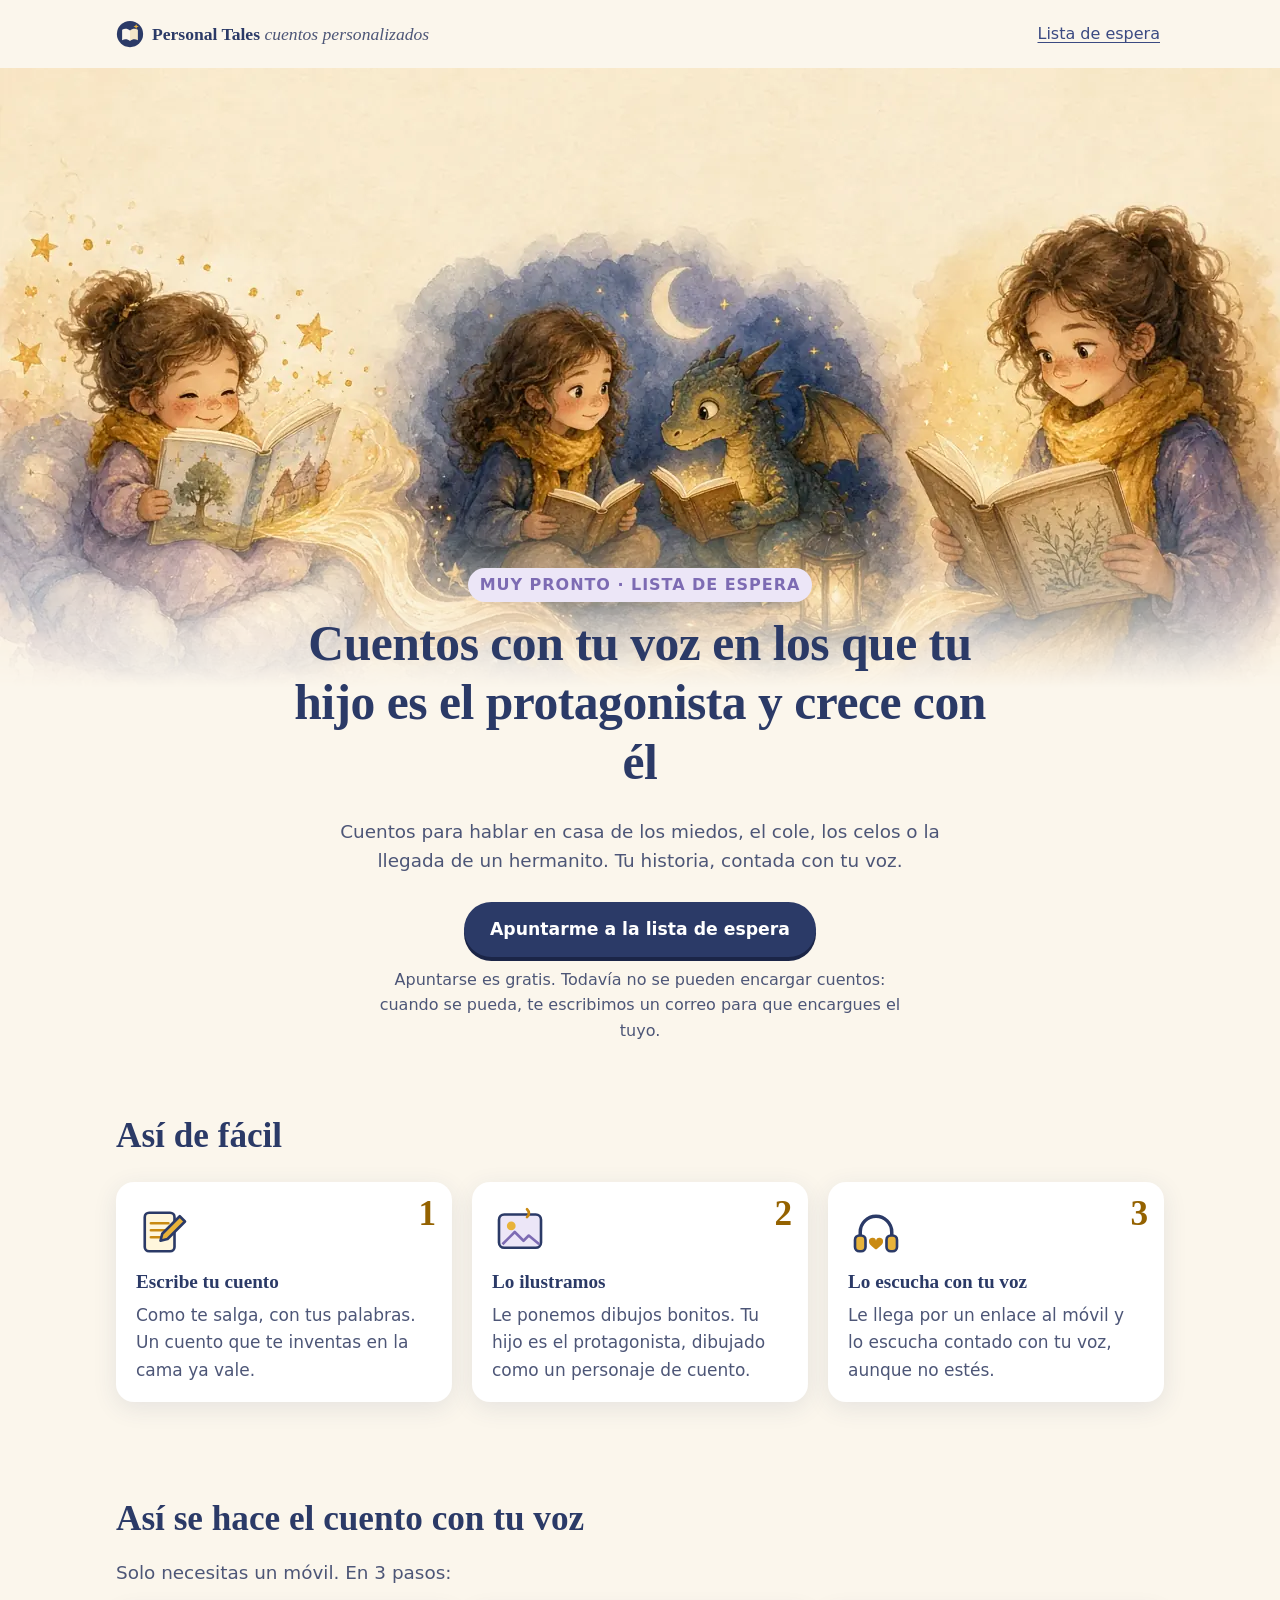
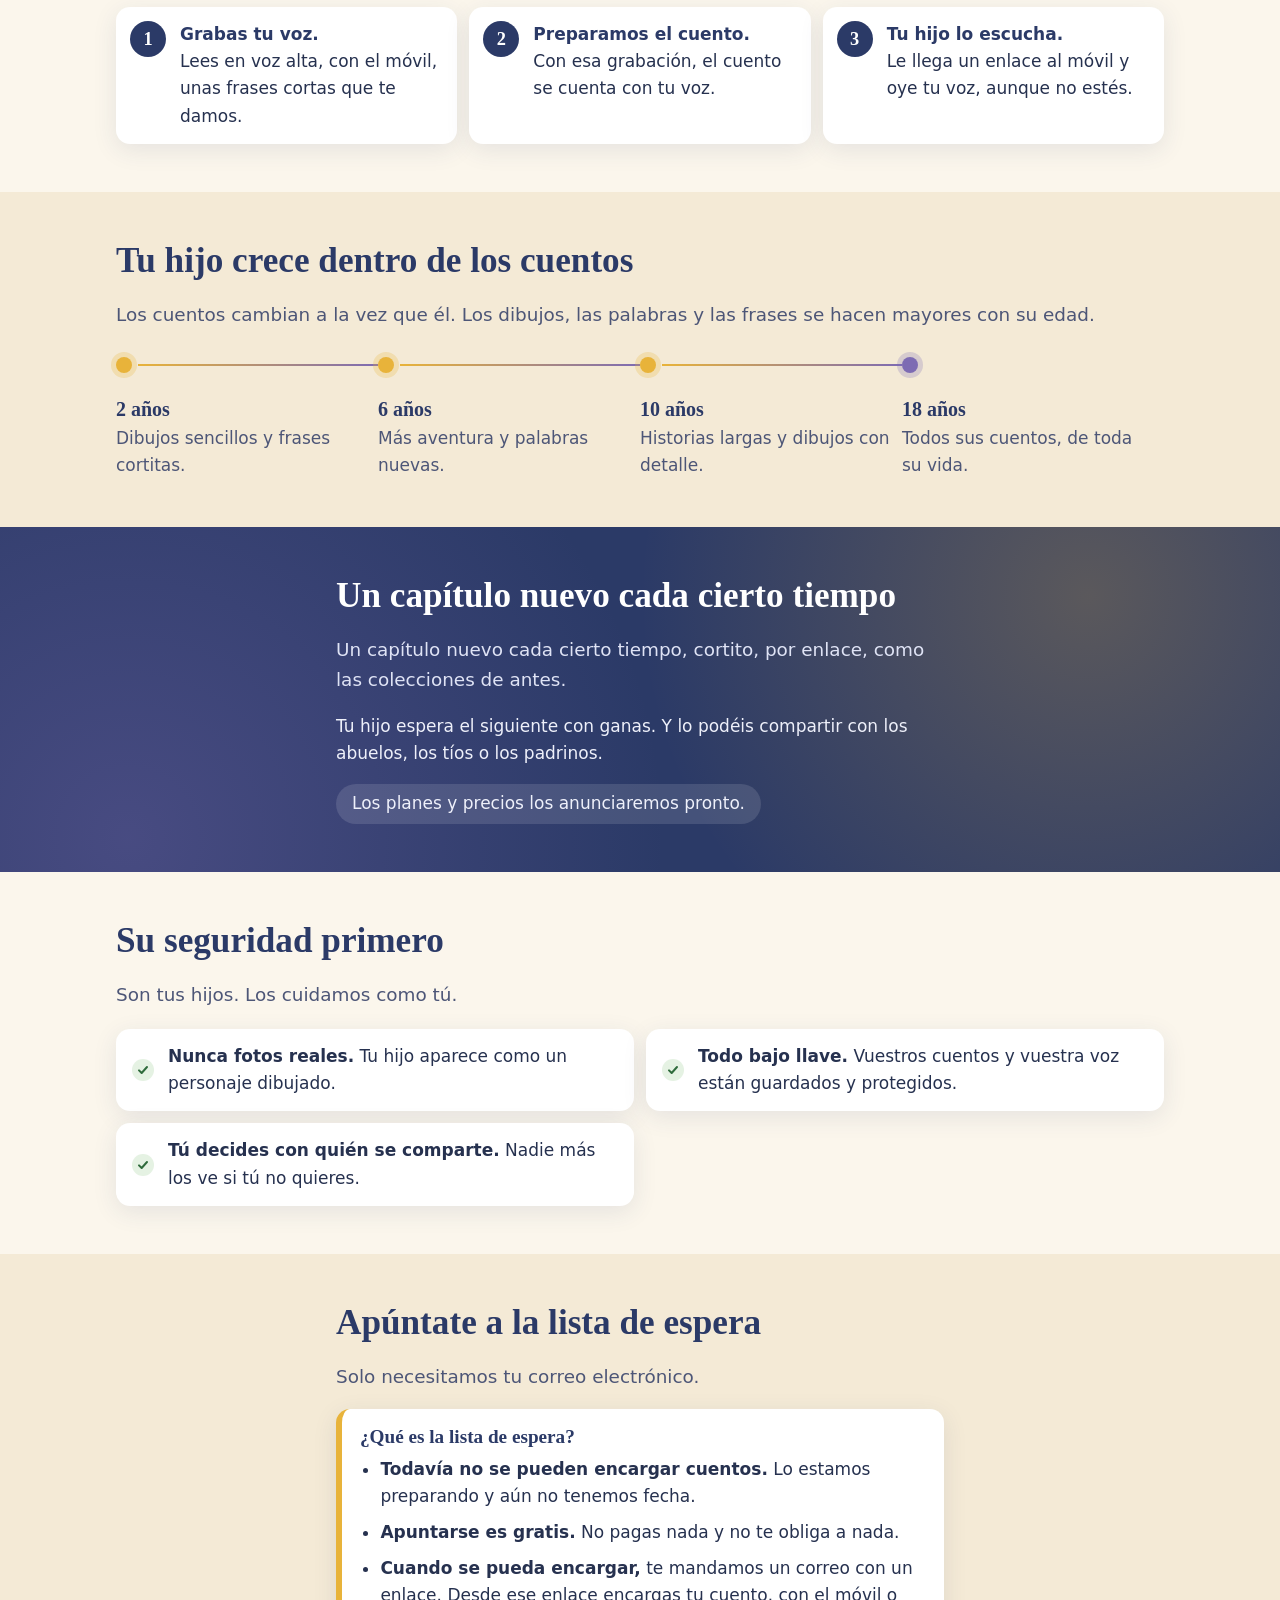
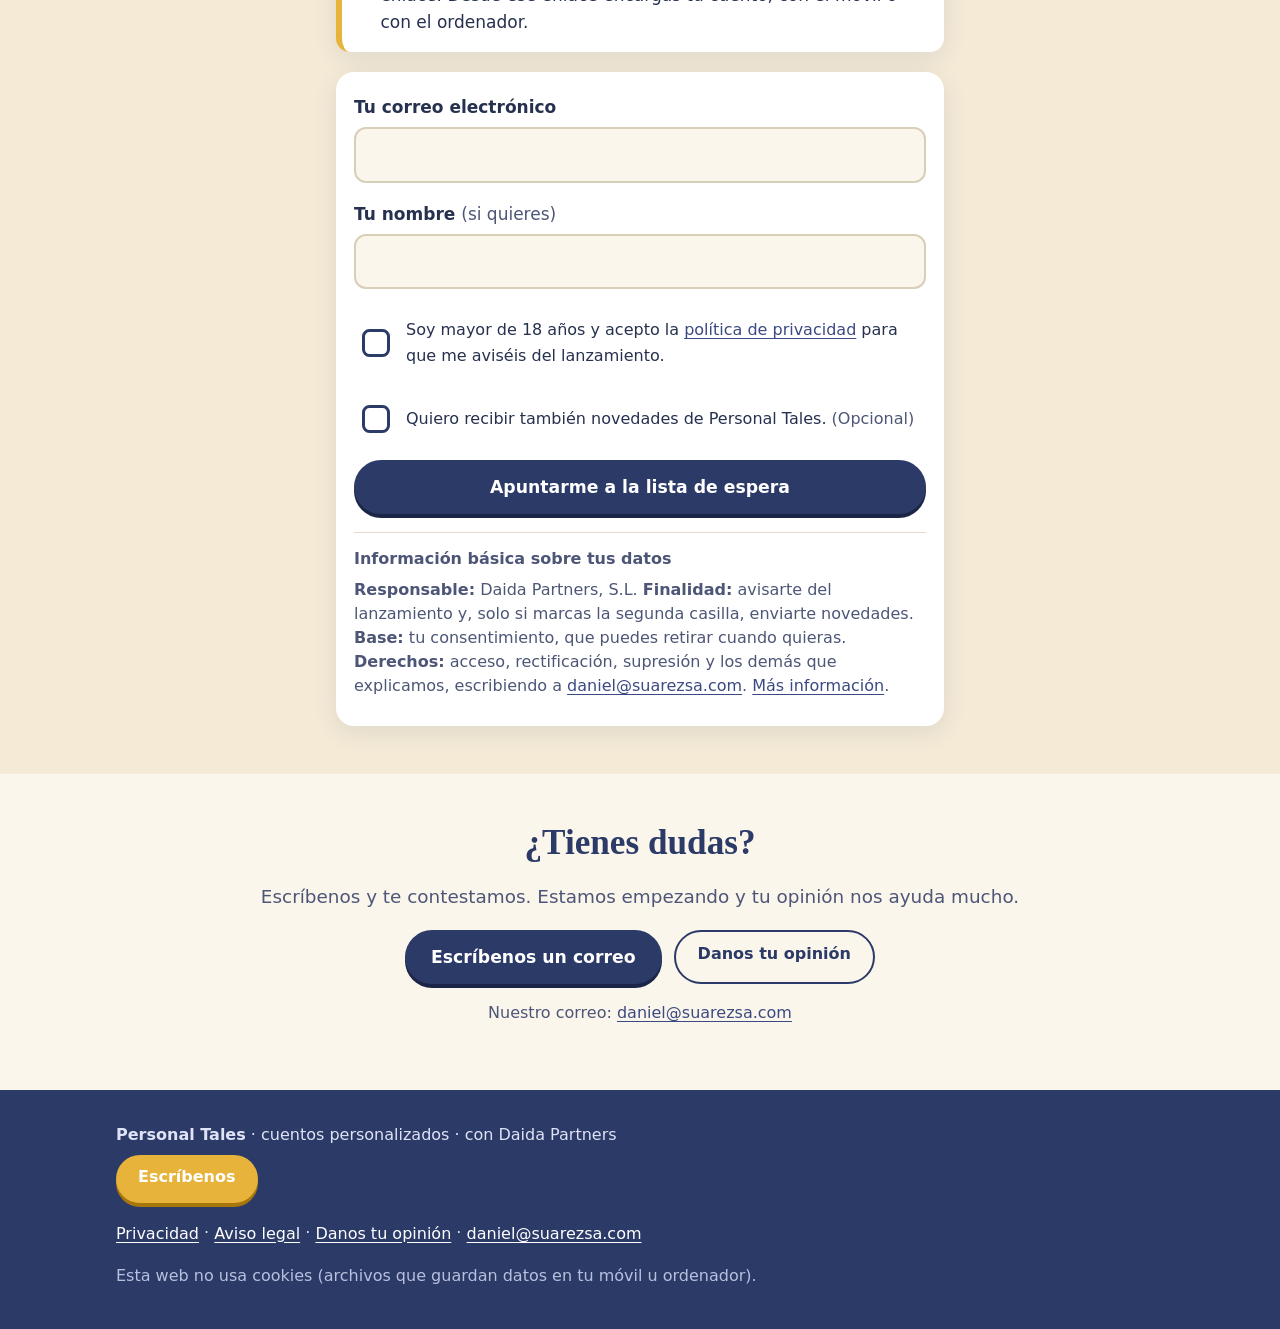
==== index.html @ ec71bf51 "publish: landing desde cuentos-que-crecen@1dec6b7" ====
<!doctype html>
<html lang="es">
<head>
  <meta charset="utf-8">
  <meta name="viewport" content="width=device-width, initial-scale=1">
  <title>Personal Tales · cuentos personalizados</title>
  <meta name="description" content="Cuentos con tu voz en los que tu hijo es el protagonista y crece con él. Apúntate a la lista de espera.">
  <meta name="robots" content="noindex">
  <meta name="theme-color" content="#fbf6ec">
  <meta property="og:title" content="Personal Tales · cuentos personalizados">
  <meta property="og:site_name" content="Personal Tales">
  <meta property="og:description" content="Cuentos con tu voz en los que tu hijo es el protagonista y crece con él.">
  <meta property="og:image" content="assets/hero.jpg">
  <link rel="icon" href="favicon.svg" type="image/svg+xml">
  <link rel="preload" as="image" href="assets/hero-640.webp" media="(max-width: 700px)" type="image/webp">
  <link rel="stylesheet" href="styles.css?v=df6a6d941f">
  <script src="config.js"></script>
  <script src="app.js?v=0cb4ba44ed" defer></script>
</head>
<body>
  <a class="skip" href="#lista">Saltar a la lista de espera</a>

  <header class="topbar">
    <a class="brand" href="./" aria-label="Personal Tales, inicio">
      <img src="favicon.svg" alt="" width="28" height="28">
      <span>Personal Tales <em>cuentos personalizados</em></span>
    </a>
    <a class="topbar-link" href="#lista">Lista de espera</a>
  </header>

  <main>
    <!-- 1. Cabecera -->
    <section class="hero">
      <picture class="hero-img">
        <source type="image/webp" media="(max-width: 700px)" srcset="assets/hero-640.webp">
        <source type="image/webp" srcset="assets/hero.webp">
        <img src="assets/hero.jpg" width="1280" height="720"
             alt="Dibujo en acuarela de la misma niña en tres edades: de bebé mira un cuento entre estrellas, de pequeña lee junto a un dragón amable bajo la luna y de mayor sonríe con un libro abierto. Un hilo dorado une las tres escenas.">
      </picture>
      <div class="hero-text wrap">
        <p class="eyebrow">Muy pronto · Lista de espera</p>
        <h1>Cuentos con tu voz en los que tu hijo es el protagonista y crece con él</h1>
        <p class="lead">Cuentos para hablar en casa de los miedos, el cole, los celos o la llegada de un hermanito. Tu historia, contada con tu voz.</p>
        <a class="btn btn-big" href="#lista">Apuntarme a la lista de espera</a>
        <p class="small hero-note">Apuntarse es gratis. Todavía no se pueden encargar cuentos: cuando se pueda, te escribimos un correo para que encargues el tuyo.</p>
      </div>
    </section>

    <!-- 2. Cómo funciona -->
    <section class="section wrap" aria-labelledby="como">
      <h2 id="como">Así de fácil</h2>
      <ol class="steps">
        <li class="step">
          <span class="step-num" aria-hidden="true">1</span>
          <svg class="step-ico" viewBox="0 0 64 64" aria-hidden="true"><rect x="10" y="10" width="34" height="44" rx="5" fill="#fff6dc" stroke="#2b3a67" stroke-width="3"/><path d="M17 22h20M17 30h20M17 38h12" stroke="#c98a12" stroke-width="3" stroke-linecap="round"/><path d="M50 14l6 6-20 20-8 2 2-8z" fill="#e8b33a" stroke="#2b3a67" stroke-width="3" stroke-linejoin="round"/></svg>
          <h3>Escribe tu cuento</h3>
          <p>Como te salga, con tus palabras. Un cuento que te inventas en la cama ya vale.</p>
        </li>
        <li class="step">
          <span class="step-num" aria-hidden="true">2</span>
          <svg class="step-ico" viewBox="0 0 64 64" aria-hidden="true"><rect x="8" y="12" width="48" height="38" rx="6" fill="#ece6f7" stroke="#2b3a67" stroke-width="3"/><circle cx="22" cy="25" r="5" fill="#e8b33a"/><path d="M12 46l14-14 10 10 6-6 12 10" fill="none" stroke="#7d6bb3" stroke-width="3" stroke-linejoin="round"/><path d="M40 6c3 3 3 6 0 9" fill="none" stroke="#c98a12" stroke-width="3" stroke-linecap="round"/></svg>
          <h3>Lo ilustramos</h3>
          <p>Le ponemos dibujos bonitos. Tu hijo es el protagonista, dibujado como un personaje de cuento.</p>
        </li>
        <li class="step">
          <span class="step-num" aria-hidden="true">3</span>
          <svg class="step-ico" viewBox="0 0 64 64" aria-hidden="true"><path d="M14 38v-6a18 18 0 0 1 36 0v6" fill="none" stroke="#2b3a67" stroke-width="4" stroke-linecap="round"/><rect x="8" y="36" width="12" height="18" rx="5" fill="#e8b33a" stroke="#2b3a67" stroke-width="3"/><rect x="44" y="36" width="12" height="18" rx="5" fill="#e8b33a" stroke="#2b3a67" stroke-width="3"/><path d="M32 52c-5-4-8-6-8-9a4 4 0 0 1 8-1 4 4 0 0 1 8 1c0 3-3 5-8 9z" fill="#c98a12"/></svg>
          <h3>Lo escucha con tu voz</h3>
          <p>Le llega por un enlace al móvil y lo escucha contado con tu voz, aunque no estés.</p>
        </li>
      </ol>
    </section>

    <!-- 2b. Cómo se hace el cuento con tu voz -->
    <section class="section wrap" id="tu-voz" aria-labelledby="voz">
      <h2 id="voz">Así se hace el cuento con tu voz</h2>
      <p class="lead">Solo necesitas un móvil. En 3 pasos:</p>
      <ol class="voice-steps">
        <li><strong>Grabas tu voz.</strong> Lees en voz alta, con el móvil, unas frases cortas que te damos.</li>
        <li><strong>Preparamos el cuento.</strong> Con esa grabación, el cuento se cuenta con tu voz.</li>
        <li><strong>Tu hijo lo escucha.</strong> Le llega un enlace al móvil y oye tu voz, aunque no estés.</li>
      </ol>
    </section>

    <!-- 3. El niño crece dentro de los cuentos -->
    <section class="section band" aria-labelledby="crece">
      <div class="wrap">
        <h2 id="crece">Tu hijo crece dentro de los cuentos</h2>
        <p class="lead">Los cuentos cambian a la vez que él. Los dibujos, las palabras y las frases se hacen mayores con su edad.</p>
        <ol class="timeline">
          <li><strong>2 años</strong><span>Dibujos sencillos y frases cortitas.</span></li>
          <li><strong>6 años</strong><span>Más aventura y palabras nuevas.</span></li>
          <li><strong>10 años</strong><span>Historias largas y dibujos con detalle.</span></li>
          <li><strong>18 años</strong><span>Todos sus cuentos, de toda su vida.</span></li>
        </ol>
      </div>
    </section>

    <!-- 4. Suscripción -->
    <section class="section band band-night" aria-labelledby="suscripcion">
      <div class="wrap narrow">
        <h2 id="suscripcion">Un capítulo nuevo cada cierto tiempo</h2>
        <p class="lead">Un capítulo nuevo cada cierto tiempo, cortito, por enlace, como las colecciones de antes.</p>
        <p>Tu hijo espera el siguiente con ganas. Y lo podéis compartir con los abuelos, los tíos o los padrinos.</p>
        <p class="price">Los planes y precios los anunciaremos pronto.</p>
      </div>
    </section>

    <!-- 5. Seguridad -->
    <section class="section wrap" aria-labelledby="seguridad">
      <h2 id="seguridad">Su seguridad primero</h2>
      <p class="lead">Son tus hijos. Los cuidamos como tú.</p>
      <ul class="checks">
        <li><strong>Nunca fotos reales.</strong> Tu hijo aparece como un personaje dibujado.</li>
        <li><strong>Todo bajo llave.</strong> Vuestros cuentos y vuestra voz están guardados y protegidos.</li>
        <li><strong>Tú decides con quién se comparte.</strong> Nadie más los ve si tú no quieres.</li>
      </ul>
    </section>

    <!-- 6. Lista de espera -->
    <section class="section band" id="lista" aria-labelledby="lista-titulo" tabindex="-1">
      <div class="wrap narrow">
        <h2 id="lista-titulo">Apúntate a la lista de espera</h2>
        <p class="lead">Solo necesitamos tu correo electrónico.</p>

        <div class="waitlist-info">
          <h3>¿Qué es la lista de espera?</h3>
          <ul>
            <li><strong>Todavía no se pueden encargar cuentos.</strong> Lo estamos preparando y aún no tenemos fecha.</li>
            <li><strong>Apuntarse es gratis.</strong> No pagas nada y no te obliga a nada.</li>
            <li><strong>Cuando se pueda encargar,</strong> te mandamos un correo con un enlace. Desde ese enlace encargas tu cuento, con el móvil o con el ordenador.</li>
          </ul>
        </div>

        <form class="form" action="#" method="post" data-form="waitlist" novalidate>
          <div class="field">
            <label for="email">Tu correo electrónico</label>
            <input id="email" name="email" type="email" autocomplete="email" inputmode="email" required maxlength="254">
            <p class="field-error" data-error-for="email"></p>
          </div>
          <div class="field">
            <label for="name">Tu nombre <span class="optional">(si quieres)</span></label>
            <input id="name" name="name" type="text" autocomplete="given-name" maxlength="80">
            <p class="field-error" data-error-for="name"></p>
          </div>
          <div class="hp" aria-hidden="true">
            <label for="website">No rellenes este campo</label>
            <input id="website" name="website" type="text" tabindex="-1" autocomplete="off">
          </div>
          <div class="field field-check">
            <label class="check-hit" for="consent"><input id="consent" name="consent" type="checkbox" required></label>
            <label for="consent">Soy mayor de 18 años y acepto la <a href="privacidad/">política de privacidad</a> para que me aviséis del lanzamiento.</label>
            <p class="field-error" data-error-for="consent"></p>
          </div>
          <div class="field field-check">
            <label class="check-hit" for="consent_marketing"><input id="consent_marketing" name="consent_marketing" type="checkbox"></label>
            <label for="consent_marketing">Quiero recibir también novedades de Personal Tales. <span class="optional">(Opcional)</span></label>
          </div>
          <button class="btn btn-big btn-block" type="submit">Apuntarme a la lista de espera</button>
          <p class="msg" data-msg role="status" aria-live="polite"></p>
          <div class="layer1">
            <p><strong>Información básica sobre tus datos</strong></p>
            <p><strong>Responsable:</strong> Daida Partners, S.L. <strong>Finalidad:</strong> avisarte del lanzamiento y, solo si marcas la segunda casilla, enviarte novedades. <strong>Base:</strong> tu consentimiento, que puedes retirar cuando quieras. <strong>Derechos:</strong> acceso, rectificación, supresión y los demás que explicamos, escribiendo a <a href="mailto:daniel@suarezsa.com">daniel@suarezsa.com</a>. <a href="privacidad/">Más información</a>.</p>
          </div>
        </form>
      </div>
    </section>

    <!-- 7. Contacto y opinión -->
    <section class="section wrap center" id="contacto" aria-labelledby="opina">
      <h2 id="opina">¿Tienes dudas?</h2>
      <p class="lead">Escríbenos y te contestamos. Estamos empezando y tu opinión nos ayuda mucho.</p>
      <p class="actions">
        <a class="btn btn-big" href="mailto:daniel@suarezsa.com?subject=Pregunta%20sobre%20Personal%20Tales">Escríbenos un correo</a>
        <a class="btn btn-ghost" href="opinion/">Danos tu opinión</a>
      </p>
      <p class="small">Nuestro correo: <a href="mailto:daniel@suarezsa.com">daniel@suarezsa.com</a></p>
    </section>
  </main>

  <footer class="footer">
    <div class="wrap">
      <p><strong>Personal Tales</strong> · cuentos personalizados · con Daida Partners</p>
      <p><a class="btn btn-contact" href="mailto:daniel@suarezsa.com?subject=Pregunta%20sobre%20Personal%20Tales">Escríbenos</a></p>
      <p class="footer-links"><a href="privacidad/">Privacidad</a> · <a href="aviso-legal/">Aviso legal</a> · <a href="opinion/">Danos tu opinión</a> · <a href="mailto:daniel@suarezsa.com">daniel@suarezsa.com</a></p>
      <p class="small">Esta web no usa cookies (archivos que guardan datos en tu móvil u ordenador).</p>
    </div>
  </footer>
</body>
</html>
---- styles.css ----
/* Personal Tales · estilos propios, mobile first, sin fuentes externas */
:root {
  --paper: #fbf6ec;
  --paper-2: #f4ead6;
  --ink: #26314f;
  --ink-soft: #4d5677;
  --night: #2b3a67;
  --night-2: #3b4a82;
  --gold: #c98a12;
  --gold-soft: #e8b33a;
  --gold-text: #946200; /* dorado oscuro: 5,2:1 sobre blanco (AA) */
  --link-hover: #7a5000; /* enlaces al pasar el ratón: 6,55:1 sobre --paper, 5,91:1 sobre --paper-2, 7,06:1 sobre blanco (AA) */
  --lilac: #7d6bb3;
  --lilac-soft: #ece6f7;
  --ok: #2f6b3c;
  --ok-bg: #e5f2e3;
  --err: #a12d24;
  --err-bg: #fbe5e1;
  --radius: 18px;
  --shadow: 0 6px 24px rgba(43, 58, 103, .10);
  --serif: "Iowan Old Style", "Palatino Linotype", Palatino, "Book Antiqua", Georgia, "Times New Roman", serif;
  --sans: system-ui, -apple-system, "Segoe UI", Roboto, "Helvetica Neue", Arial, sans-serif;
}

*, *::before, *::after { box-sizing: border-box; }
html { -webkit-text-size-adjust: 100%; scroll-behavior: smooth; }
@media (prefers-reduced-motion: reduce) { html { scroll-behavior: auto; } }

body {
  margin: 0;
  background: var(--paper);
  color: var(--ink);
  font-family: var(--sans);
  font-size: 1.0625rem;
  line-height: 1.6;
  overflow-x: hidden;
}

img, svg { max-width: 100%; display: block; }
a { color: var(--night-2); text-underline-offset: 3px; }
a:hover { color: var(--link-hover); text-decoration-thickness: 2px; }
:focus-visible { outline: 3px solid var(--gold-soft); outline-offset: 2px; border-radius: 4px; }

h1, h2, h3 { font-family: var(--serif); line-height: 1.2; color: var(--night); margin: 0 0 .5em; }
h1 { font-size: clamp(1.9rem, 7vw, 3.1rem); letter-spacing: -.01em; }
h2 { font-size: clamp(1.55rem, 5.5vw, 2.2rem); }
h3 { font-size: 1.2rem; }
p { margin: 0 0 1em; }

.wrap { width: 100%; max-width: 1080px; margin: 0 auto; padding: 0 16px; }
.narrow { max-width: 640px; }
.center { text-align: center; }
.small { font-size: .9rem; color: var(--ink-soft); }
.lead { font-size: 1.15rem; color: var(--ink-soft); }

.skip { position: absolute; left: -999px; top: 8px; background: var(--night); color: #fff; padding: 8px 12px; border-radius: 8px; z-index: 10; }
.skip:focus { left: 8px; }

/* Barra superior */
.topbar {
  display: flex; align-items: center; justify-content: space-between; gap: 12px;
  padding: 12px 16px; max-width: 1080px; margin: 0 auto;
}
.brand { display: flex; align-items: center; gap: 8px; text-decoration: none; color: var(--night); font-family: var(--serif); font-weight: 700; font-size: 1.1rem; }
.brand em { font-style: italic; font-weight: 400; color: var(--ink-soft); }
.topbar-link { font-size: .95rem; white-space: nowrap; }
@media (max-width: 380px) { .brand em { display: none; } }

/* Botones */
.btn {
  display: inline-block; text-align: center; text-decoration: none; cursor: pointer;
  background: var(--night); color: #fff; border: 0; border-radius: 999px;
  padding: 12px 22px; font: 600 1rem/1.3 var(--sans);
  box-shadow: 0 4px 0 #1b2547; transition: transform .1s, background .2s;
}
.btn:hover { background: var(--night-2); color: #fff; }
.btn:active { transform: translateY(2px); box-shadow: 0 2px 0 #1b2547; }
.btn[disabled] { opacity: .65; cursor: wait; }
.btn-big { padding: 16px 26px; font-size: 1.08rem; }
.btn-block { width: 100%; }
.btn-ghost { background: transparent; color: var(--night); border: 2px solid var(--night); box-shadow: none; }
.btn-ghost:hover { background: var(--night); color: #fff; }

/* Cabecera con ilustración */
.hero { padding-bottom: 8px; }
.hero-img img {
  width: 100%; height: auto; aspect-ratio: 16 / 9; object-fit: cover;
  -webkit-mask-image: linear-gradient(to bottom, #000 78%, transparent);
  mask-image: linear-gradient(to bottom, #000 78%, transparent);
}
.hero-text { margin-top: -12px; position: relative; }
.eyebrow { display: inline-block; background: var(--lilac-soft); color: var(--lilac); font-weight: 700; font-size: .85rem; letter-spacing: .06em; text-transform: uppercase; padding: 4px 12px; border-radius: 999px; margin-bottom: 12px; }
.hero .btn { margin: 8px 0 10px; }

@media (min-width: 860px) {
  .hero { display: grid; grid-template-columns: 1fr; position: relative; }
  .hero-img img { max-height: 620px; -webkit-mask-image: linear-gradient(to bottom, #000 70%, transparent); mask-image: linear-gradient(to bottom, #000 70%, transparent); }
  .hero-text { margin-top: -120px; text-align: center; max-width: 760px; }
  .hero-text .lead { max-width: 600px; margin-left: auto; margin-right: auto; }
}

/* Secciones */
.section { padding: 48px 16px; }
.section.wrap { padding-left: 16px; padding-right: 16px; }
.band { background: var(--paper-2); padding-left: 0; padding-right: 0; }
.band-night { background: var(--night); color: #eef0fa; background-image: radial-gradient(circle at 85% 20%, rgba(232,179,58,.25), transparent 40%), radial-gradient(circle at 10% 90%, rgba(125,107,179,.35), transparent 45%); }
.band-night h2 { color: #fff; }
.band-night .lead { color: #dfe3f5; }
.price { display: inline-block; background: rgba(255,255,255,.12); padding: 8px 16px; border-radius: 999px; margin: 0; }
.price strong { color: var(--gold-soft); }

/* Pasos */
.steps { list-style: none; padding: 0; margin: 24px 0 0; display: grid; gap: 16px; }
.step { position: relative; background: #fff; border-radius: var(--radius); padding: 22px 20px 18px; box-shadow: var(--shadow); }
.step-num { position: absolute; top: 14px; right: 16px; font: 700 2.2rem/1 var(--serif); color: var(--gold-text); }
.step-ico { width: 56px; height: 56px; margin-bottom: 10px; }
.step p { margin: 0; color: var(--ink-soft); }
@media (min-width: 760px) { .steps { grid-template-columns: repeat(3, 1fr); gap: 20px; } }

/* Línea de edades */
.timeline { list-style: none; padding: 0; margin: 28px 0 0; display: grid; gap: 0; position: relative; }
.timeline li { position: relative; padding: 0 0 22px 36px; }
.timeline li::before { content: ""; position: absolute; left: 8px; top: 6px; width: 16px; height: 16px; border-radius: 50%; background: var(--gold-soft); box-shadow: 0 0 0 5px rgba(232,179,58,.25); }
.timeline li::after { content: ""; position: absolute; left: 15px; top: 24px; bottom: 0; width: 2px; background: linear-gradient(var(--gold-soft), var(--lilac)); }
.timeline li:last-child::after { display: none; }
.timeline li:last-child::before { background: var(--lilac); box-shadow: 0 0 0 5px rgba(125,107,179,.25); }
.timeline strong { display: block; font-family: var(--serif); font-size: 1.25rem; color: var(--night); }
.timeline span { color: var(--ink-soft); }
@media (min-width: 760px) {
  .timeline { grid-template-columns: repeat(4, 1fr); }
  .timeline li { padding: 36px 12px 0 0; }
  .timeline li::before { left: 0; top: 0; }
  .timeline li::after { left: 22px; right: 0; top: 7px; bottom: auto; width: auto; height: 2px; background: linear-gradient(90deg, var(--gold-soft), var(--lilac)); }
}

/* Tarjetas de formatos */
.cards { list-style: none; padding: 0; margin: 24px 0 0; display: grid; grid-template-columns: 1fr 1fr; gap: 12px; }
.card { background: #fff; border-radius: var(--radius); padding: 18px 16px; box-shadow: var(--shadow); }
.card h3 { font-size: 1.05rem; margin-bottom: .3em; }
.card p { margin: 0; font-size: .95rem; color: var(--ink-soft); }
.card-ico { font-size: 1.8rem; display: block; margin-bottom: 6px; }
.card-soon { background: transparent; border: 2px dashed #d8c9a6; box-shadow: none; }
.tag { display: inline-block; margin-top: 4px; background: var(--lilac-soft); color: var(--lilac); font-size: .78rem; font-weight: 700; padding: 2px 8px; border-radius: 999px; }
@media (min-width: 760px) { .cards { grid-template-columns: repeat(4, 1fr); gap: 20px; } }

/* Lista con marcas */
.checks { list-style: none; padding: 0; margin: 20px 0 0; display: grid; gap: 12px; }
.checks li { position: relative; padding: 14px 16px 14px 52px; background: #fff; border-radius: 14px; box-shadow: var(--shadow); }
.checks li::before { content: ""; position: absolute; left: 16px; top: 50%; width: 22px; height: 22px; margin-top: -11px; border-radius: 50%; background: var(--ok-bg) url("data:image/svg+xml,%3Csvg xmlns='http://www.w3.org/2000/svg' viewBox='0 0 24 24'%3E%3Cpath d='M6 12.5l4 4 8-9' fill='none' stroke='%232f6b3c' stroke-width='3' stroke-linecap='round' stroke-linejoin='round'/%3E%3C/svg%3E") center / 16px no-repeat; }
@media (min-width: 760px) { .checks { grid-template-columns: 1fr 1fr; } }

/* Formularios */
.form { background: #fff; border-radius: var(--radius); padding: 22px 18px; box-shadow: var(--shadow); margin-top: 20px; }
.field { margin-bottom: 18px; }
.field label { display: block; font-weight: 600; margin-bottom: 6px; }
.optional { font-weight: 400; color: var(--ink-soft); }
.hint { font-size: .92rem; color: var(--ink-soft); margin: -2px 0 6px; }
input[type="text"], input[type="email"], select, textarea {
  width: 100%; font: inherit; color: var(--ink); background: var(--paper);
  border: 2px solid #d9cfb9; border-radius: 12px; padding: 12px 14px; min-height: 50px;
}
textarea { resize: vertical; min-height: 110px; }
select { appearance: none; -webkit-appearance: none; padding-right: 40px; background-image: url("data:image/svg+xml,%3Csvg xmlns='http://www.w3.org/2000/svg' viewBox='0 0 24 24'%3E%3Cpath d='M6 9l6 6 6-6' fill='none' stroke='%232b3a67' stroke-width='2.5' stroke-linecap='round'/%3E%3C/svg%3E"); background-repeat: no-repeat; background-position: right 12px center; background-size: 20px; }
input:focus, select:focus, textarea:focus { border-color: var(--night-2); outline: none; box-shadow: 0 0 0 3px rgba(59,74,130,.18); }
[aria-invalid="true"] { border-color: var(--err) !important; }
.field-error { color: var(--err); font-size: .92rem; margin: 6px 0 0; min-height: 0; }
.field-error:empty { display: none; }
.field-check { display: grid; grid-template-columns: 28px 1fr; gap: 10px; align-items: start; }
.field-check input { width: 24px; height: 24px; margin: 2px 0 0; accent-color: var(--night); }
.field-check label { font-weight: 400; font-size: .97rem; margin: 0; }
.field-check .field-error { grid-column: 2; }
.hp { position: absolute; left: -10000px; width: 1px; height: 1px; overflow: hidden; }

.msg { margin: 14px 0 0; }
.msg:empty { display: none; }
.msg-ok, .msg-error { padding: 14px 16px; border-radius: 12px; font-weight: 600; }
.msg-ok { background: var(--ok-bg); color: var(--ok); }
.msg-error { background: var(--err-bg); color: var(--err); }

/* Página legal */
.legal h2 { font-size: 1.25rem; margin-top: 1.6em; }
.provisional { background: #fff3cd; border: 2px solid var(--gold-soft); color: #6b4a00; padding: 14px 16px; border-radius: 12px; }

/* Página simple (respuesta sin JavaScript) */
.simple { min-height: 100vh; display: grid; place-items: center; padding: 16px; }
.simple .card { max-width: 520px; padding: 28px 22px; }

/* Pie */
.footer { background: var(--night); color: #dfe3f5; padding: 32px 0; font-size: .95rem; }
.footer a { color: #fff; }
.footer a:hover { color: var(--gold-soft); }
.footer p { margin: 0 0 .5em; }
.footer .small { color: #b9c0de; }

/* Primera capa de información de privacidad, debajo del formulario */
.layer1 { margin-top: 18px; padding-top: 14px; border-top: 1px solid #e6dcc6; font-size: .88rem; color: var(--ink-soft); line-height: 1.5; }
.layer1 p { margin: 0 0 .4em; }
.msg a { color: inherit; }
.price { line-height: 1.4; }

/* Pase Abuela 12/11 */
.hero-note { font-size: 1rem; max-width: 34em; }
@media (min-width: 860px) { .hero-note { margin-left: auto; margin-right: auto; } }

/* Qué es la lista de espera */
.waitlist-info { background: #fff; border-left: 6px solid var(--gold-soft); border-radius: 14px; padding: 16px 18px; margin: 16px 0 0; box-shadow: var(--shadow); }
.waitlist-info h3 { margin-bottom: .4em; }
.waitlist-info ul { margin: 0; padding-left: 1.2em; }
.waitlist-info li { margin-bottom: .5em; }
.waitlist-info li:last-child { margin-bottom: 0; }

/* Tu voz en 3 pasos */
.voice-steps { list-style: none; counter-reset: voz; padding: 0; margin: 20px 0 0; display: grid; gap: 12px; }
.voice-steps li { counter-increment: voz; position: relative; background: #fff; border-radius: 14px; box-shadow: var(--shadow); padding: 14px 16px 14px 64px; min-height: 64px; }
.voice-steps li::before { content: counter(voz); position: absolute; left: 14px; top: 14px; width: 36px; height: 36px; border-radius: 50%; background: var(--night); color: #fff; font: 700 1.15rem/36px var(--serif); text-align: center; }
.voice-steps strong { display: block; color: var(--night); }
@media (min-width: 760px) { .voice-steps { grid-template-columns: repeat(3, 1fr); } }

/* Contacto */
.actions { display: flex; flex-wrap: wrap; justify-content: center; gap: 12px; margin: 8px 0 16px; }
.actions .btn { min-height: 48px; }
.btn-contact { background: var(--gold-soft); color: var(--night); box-shadow: 0 4px 0 #a8770c; min-height: 48px; }
.btn-contact:hover { background: #f0c45c; color: var(--night); }

/* Resumen legal llano */
.summary { background: #fff; border-radius: 14px; box-shadow: var(--shadow); padding: 16px 18px; margin: 0 0 24px; }
.summary h2 { margin-top: 0; }
.summary ul { margin: 0; padding-left: 1.2em; }
.summary li { margin-bottom: .5em; }

/* Zonas de toque de al menos 44 px */
.topbar-link { display: inline-flex; align-items: center; min-height: 44px; padding: 0 4px; }
.footer-links a { display: inline-flex; align-items: center; min-height: 44px; }
.field-check { grid-template-columns: 44px 1fr; gap: 8px; }
.field .check-hit { display: flex; align-items: center; justify-content: center; width: 44px; height: 44px; margin: -8px 0 0; cursor: pointer; }
.field-check .check-hit input { width: 28px; height: 28px; margin: 0; cursor: pointer; }
.field-check label[for]:not(.check-hit) { padding-top: 2px; }

/* Pase Abuela 12/11 15:02 */
/* Texto legal y de ayuda visible: nunca por debajo de 15 px (mínimo pedido: 14 px). */
.small, .layer1, .hint, .field-error, .field-check label { font-size: max(.9375rem, 15px); }

/* Casillas: la propia casilla mide 44 × 44 px (se dibuja un cuadro de 28 px en el centro)
   y toda la fila (casilla + texto) se puede tocar. */
.field-check { align-items: center; }
.field-check .check-hit input {
  -webkit-appearance: none; appearance: none; display: block;
  width: 44px; height: 44px; margin: 0; padding: 0; border: 0; border-radius: 8px; cursor: pointer;
  background: transparent url("data:image/svg+xml,%3Csvg xmlns='http://www.w3.org/2000/svg' viewBox='0 0 28 28'%3E%3Crect x='1.5' y='1.5' width='25' height='25' rx='6' fill='%23fff' stroke='%232b3a67' stroke-width='3'/%3E%3C/svg%3E") center / 28px 28px no-repeat;
}
.field-check .check-hit input:checked {
  background-image: url("data:image/svg+xml,%3Csvg xmlns='http://www.w3.org/2000/svg' viewBox='0 0 28 28'%3E%3Crect x='1.5' y='1.5' width='25' height='25' rx='6' fill='%232b3a67' stroke='%232b3a67' stroke-width='3'/%3E%3Cpath d='M7.5 14.5l4.5 4.5 8.5-10' fill='none' stroke='%23fff' stroke-width='3.2' stroke-linecap='round' stroke-linejoin='round'/%3E%3C/svg%3E");
}
.field-check .check-hit input[aria-invalid="true"]:not(:checked) {
  background-image: url("data:image/svg+xml,%3Csvg xmlns='http://www.w3.org/2000/svg' viewBox='0 0 28 28'%3E%3Crect x='1.5' y='1.5' width='25' height='25' rx='6' fill='%23fbe5e1' stroke='%23a12d24' stroke-width='3'/%3E%3C/svg%3E");
}
.field-check .check-hit input:focus-visible { outline: 3px solid var(--gold-soft); outline-offset: 0; }
.field .check-hit { margin: 0; }
.field-check label[for]:not(.check-hit) { display: block; min-height: 44px; padding: 10px 0; cursor: pointer; }

/* Pase Abuela 12/11 16:14 */
/* Derechos: primero en palabras llanas, debajo la lista legal. */
.plain-rights { background: #fff; border-left: 6px solid var(--gold-soft); border-radius: 12px; padding: 12px 16px; font-size: 1.0625rem; }
.legal-label { margin-bottom: .3em; }

/* Casillas: recuadro visible de 28 × 28 px (mínimo pedido: 24 px) dentro de una zona de toque de 44 × 44 px;
   la fila entera (casilla + texto) mide al menos 44 px de alto. */
.field-check { min-height: 44px; }

/* Texto legal y de ayuda en el ordenador: 16 px (mínimo pedido: 15 px). */
@media (min-width: 860px) {
  .small, .layer1, .hint, .field-error, .field-check label, .footer { font-size: 16px; }
}
.eyebrow { font-size: max(.9375rem, 15px); }
@media (min-width: 860px) { .eyebrow { font-size: 16px; } }

/* Pase Abuela 12/11 17:07 */
/* Causa del ~12 px en el ordenador: casi todo el texto va en rem, y 1rem es el tamaño de letra
   por defecto del navegador. Con 16 px, el texto de Privacidad mide 17 px; pero si el navegador
   está en 12 px («Tamaño de fuente: pequeño» o similar), 1rem = 12 px y los párrafos, la lista
   y el aviso «Provisional» bajan a 12,75 px. Solo .small estaba fijado en px (16 px).
   Arreglo: la raíz nunca baja de 16 px (si alguien la tiene más grande, se respeta). */
html { font-size: max(100%, 16px); }
/* Etiquetas («Pronto»…): .78rem eran 12,5 px incluso con la raíz en 16 px. */
.tag { font-size: max(.9375rem, 15px); }
@media (min-width: 860px) { .tag, .topbar-link { font-size: 16px; } }

/* Texto legal de derechos plegado: empieza cerrado; la frase llana queda visible encima. */
.legal-details { margin: 0 0 1em; border: 2px solid #e6dcc6; border-radius: 12px; background: #fff; }
.legal-details > summary {
  display: flex; align-items: center; gap: 10px; min-height: 44px; padding: 8px 16px;
  cursor: pointer; font-weight: 600; color: var(--night-2); list-style: none;
}
.legal-details > summary::-webkit-details-marker { display: none; }
.legal-details > summary::before { content: "▸"; font-size: 1.1em; transition: transform .15s; }
.legal-details[open] > summary::before { transform: rotate(90deg); }
.legal-details > summary:hover { color: var(--link-hover); }
.legal-details > :not(summary) { margin-left: 16px; margin-right: 16px; }
.legal-details > p:last-child { margin-bottom: 12px; }
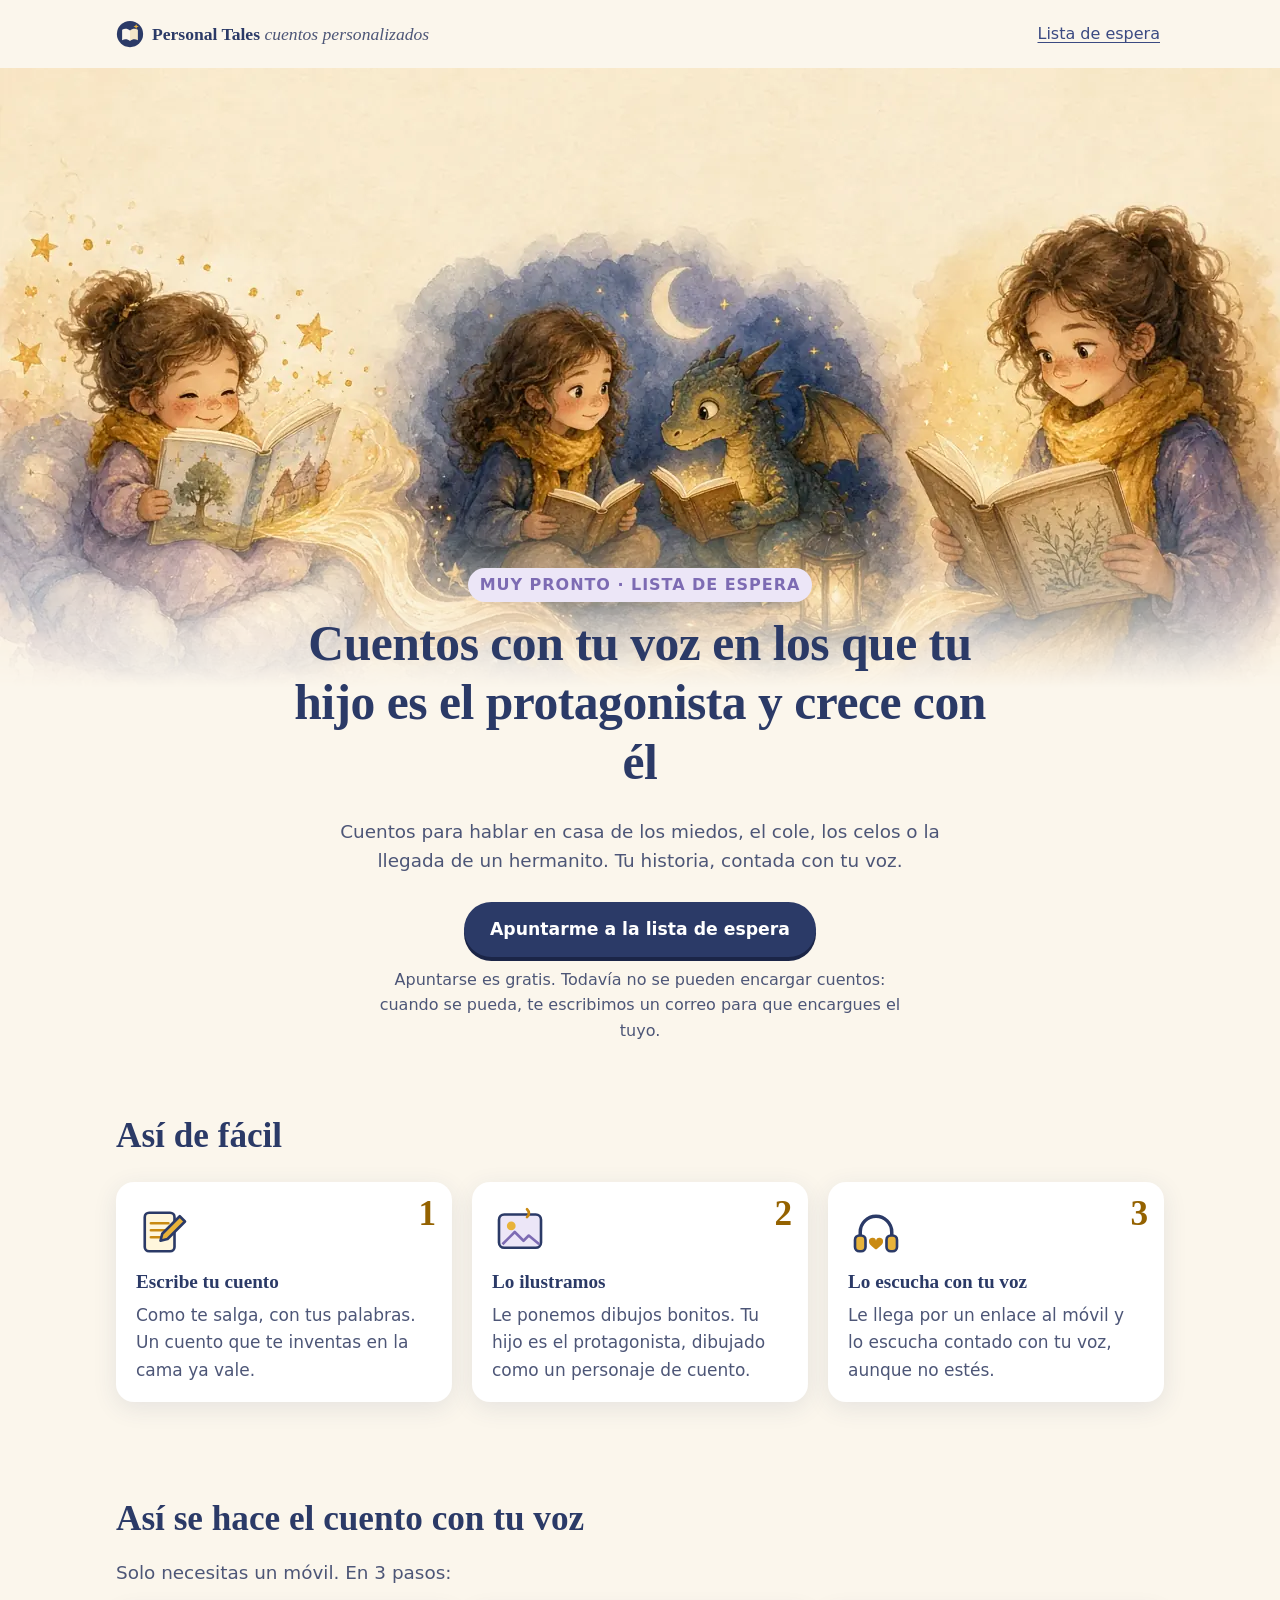
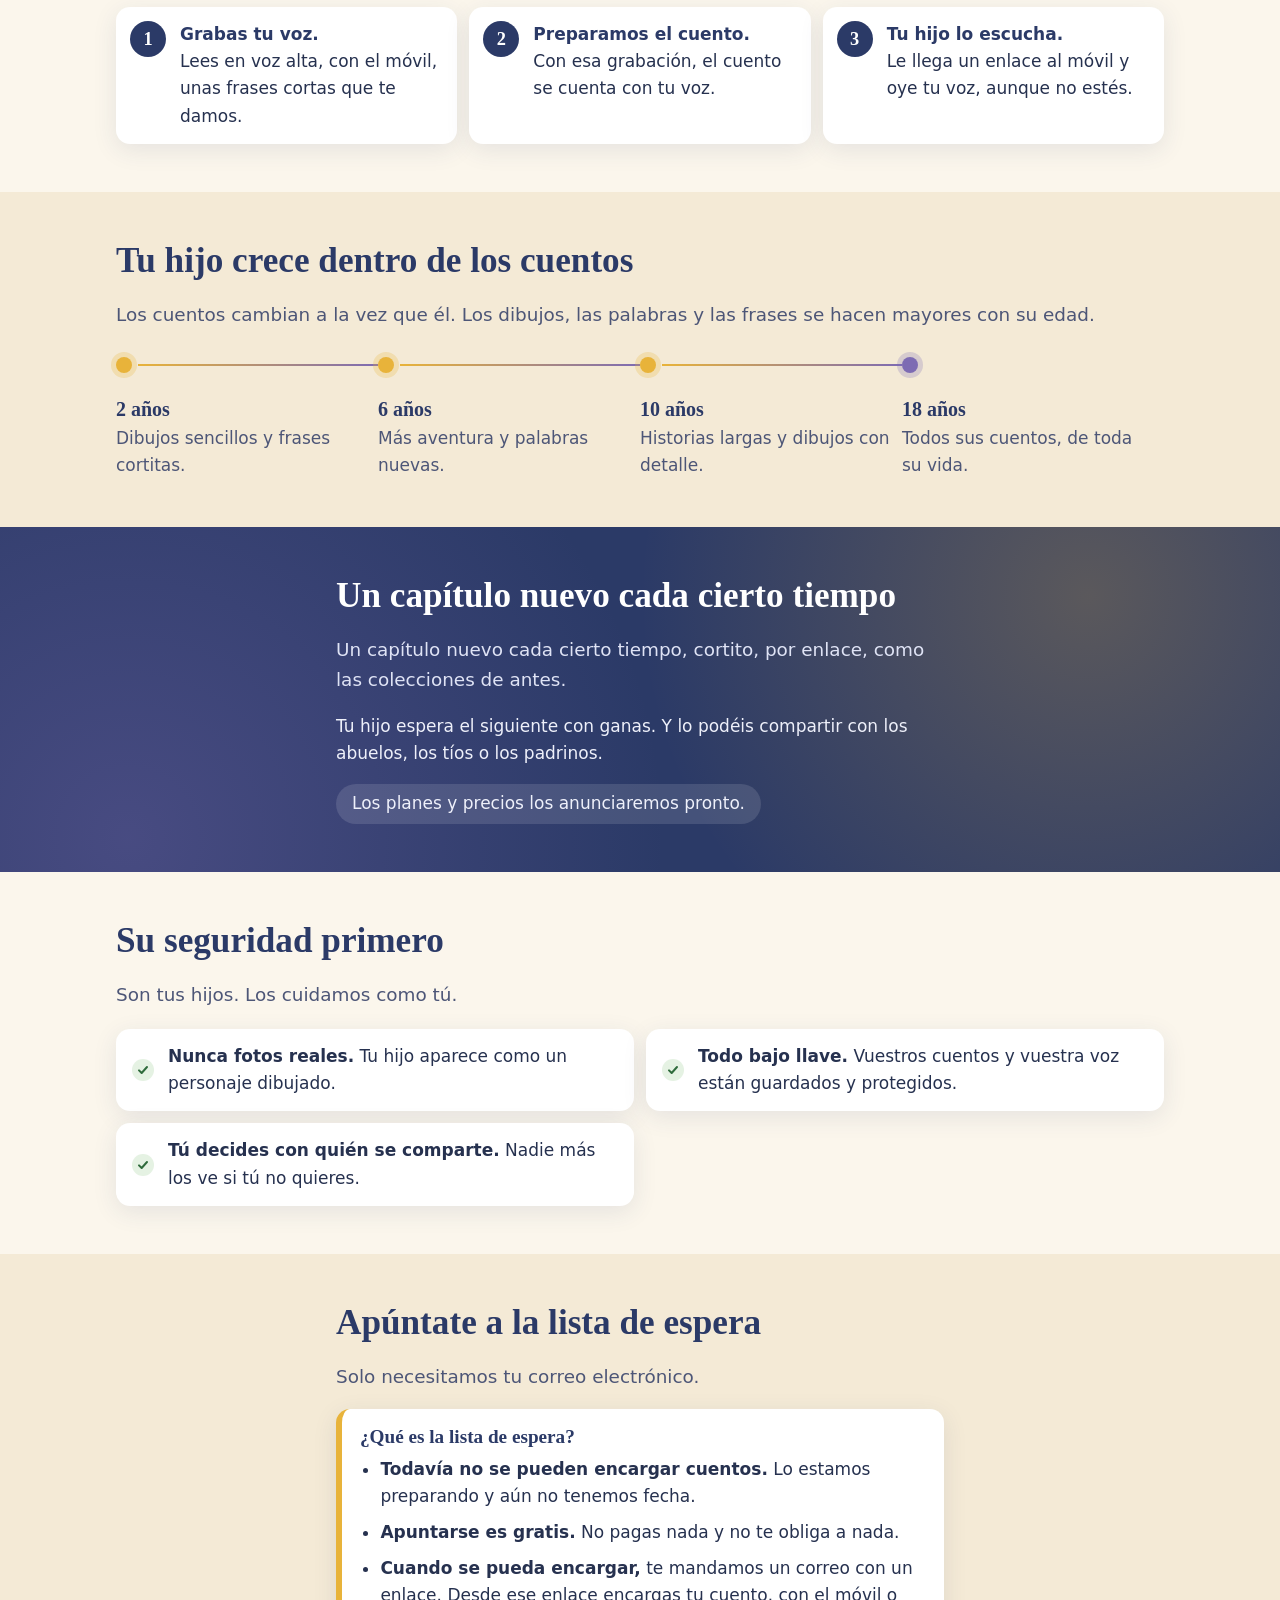
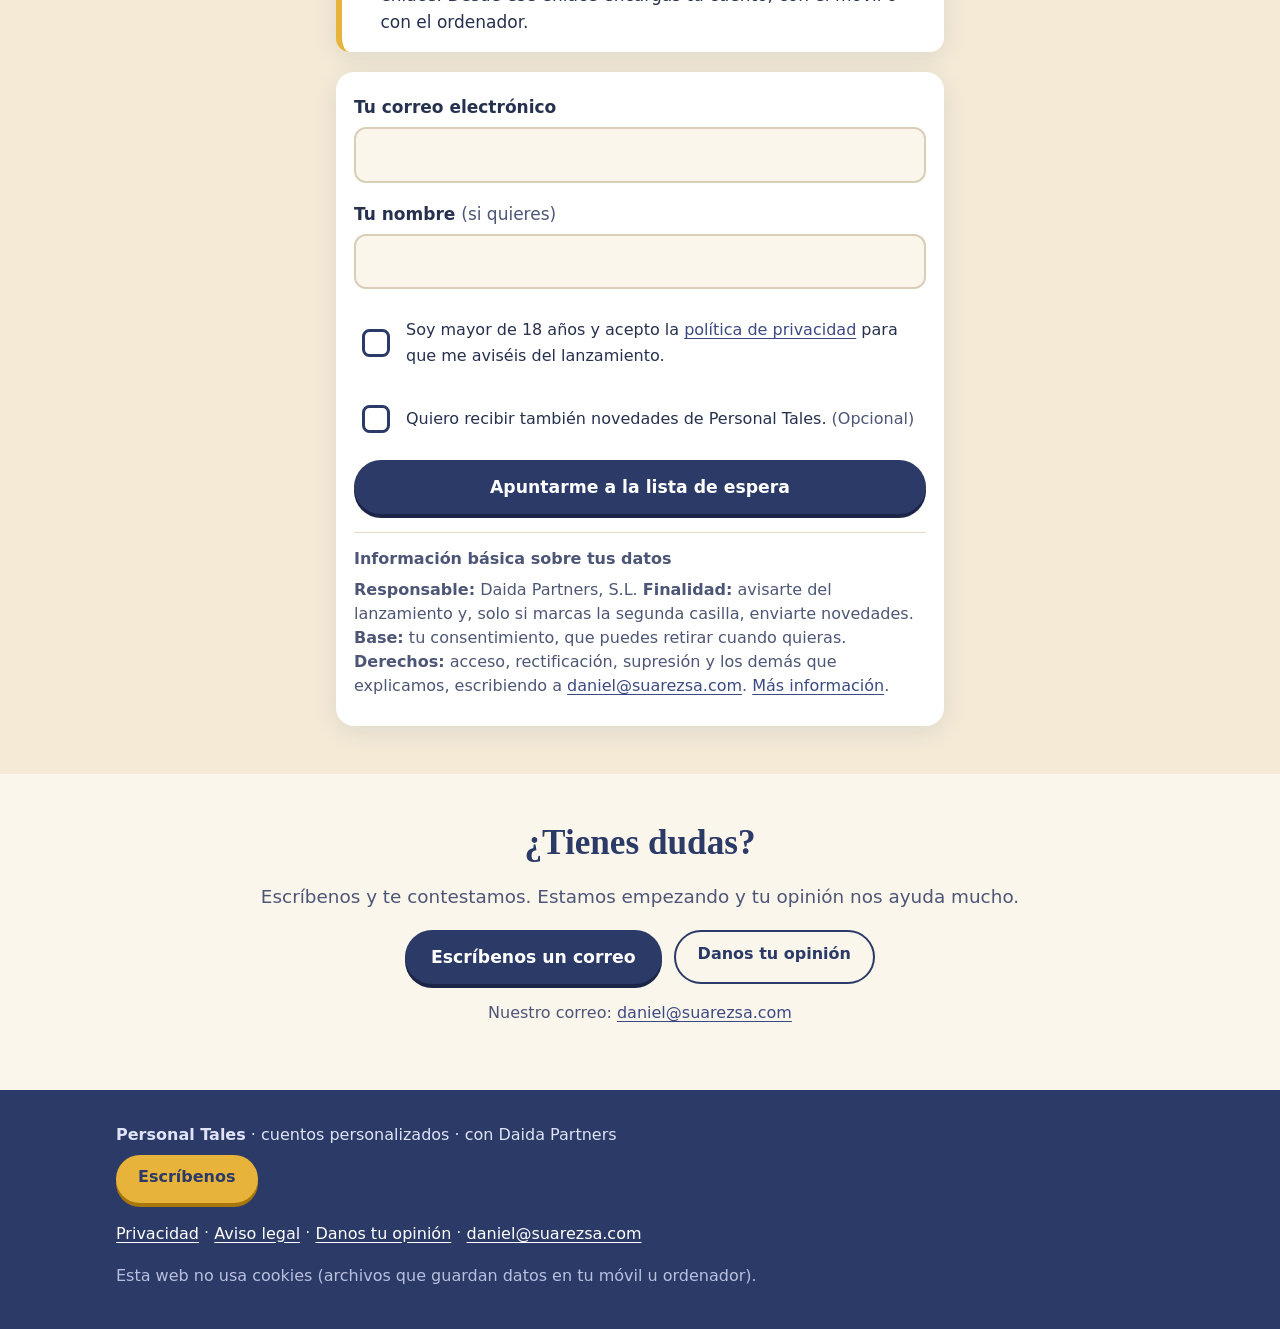
==== commit 458b9202: "publish: landing desde cuentos-que-crecen@a9a9e94" ====
--- a/index.html
+++ b/index.html
@@ -13,7 +13,7 @@
   <meta property="og:image" content="assets/hero.jpg">
   <link rel="icon" href="favicon.svg" type="image/svg+xml">
   <link rel="preload" as="image" href="assets/hero-640.webp" media="(max-width: 700px)" type="image/webp">
-  <link rel="stylesheet" href="styles.css?v=df6a6d941f">
+  <link rel="stylesheet" href="styles.css?v=953c0b962c">
   <script src="config.js"></script>
   <script src="app.js?v=0cb4ba44ed" defer></script>
 </head>
--- a/styles.css
+++ b/styles.css
@@ -221,6 +221,11 @@
 .actions .btn { min-height: 48px; }
 .btn-contact { background: var(--gold-soft); color: var(--night); box-shadow: 0 4px 0 #a8770c; min-height: 48px; }
 .btn-contact:hover { background: #f0c45c; color: var(--night); }
+/* Pase TESTER 12/11 17:34: dentro del pie, `.footer a` (blanco) y `.footer a:hover` (oro) ganaban a
+   .btn-contact y el botón se leía blanco sobre oro (1,92:1) y oro sobre oro al pasar el ratón.
+   Con más especificidad, letra oscura en los dos estados (5,75:1 y 6,70:1, AA). */
+.footer a.btn-contact { color: var(--night); }
+.footer a.btn-contact:hover, .footer a.btn-contact:focus-visible { background: #f0c45c; color: var(--night); }
 
 /* Resumen legal llano */
 .summary { background: #fff; border-radius: 14px; box-shadow: var(--shadow); padding: 16px 18px; margin: 0 0 24px; }
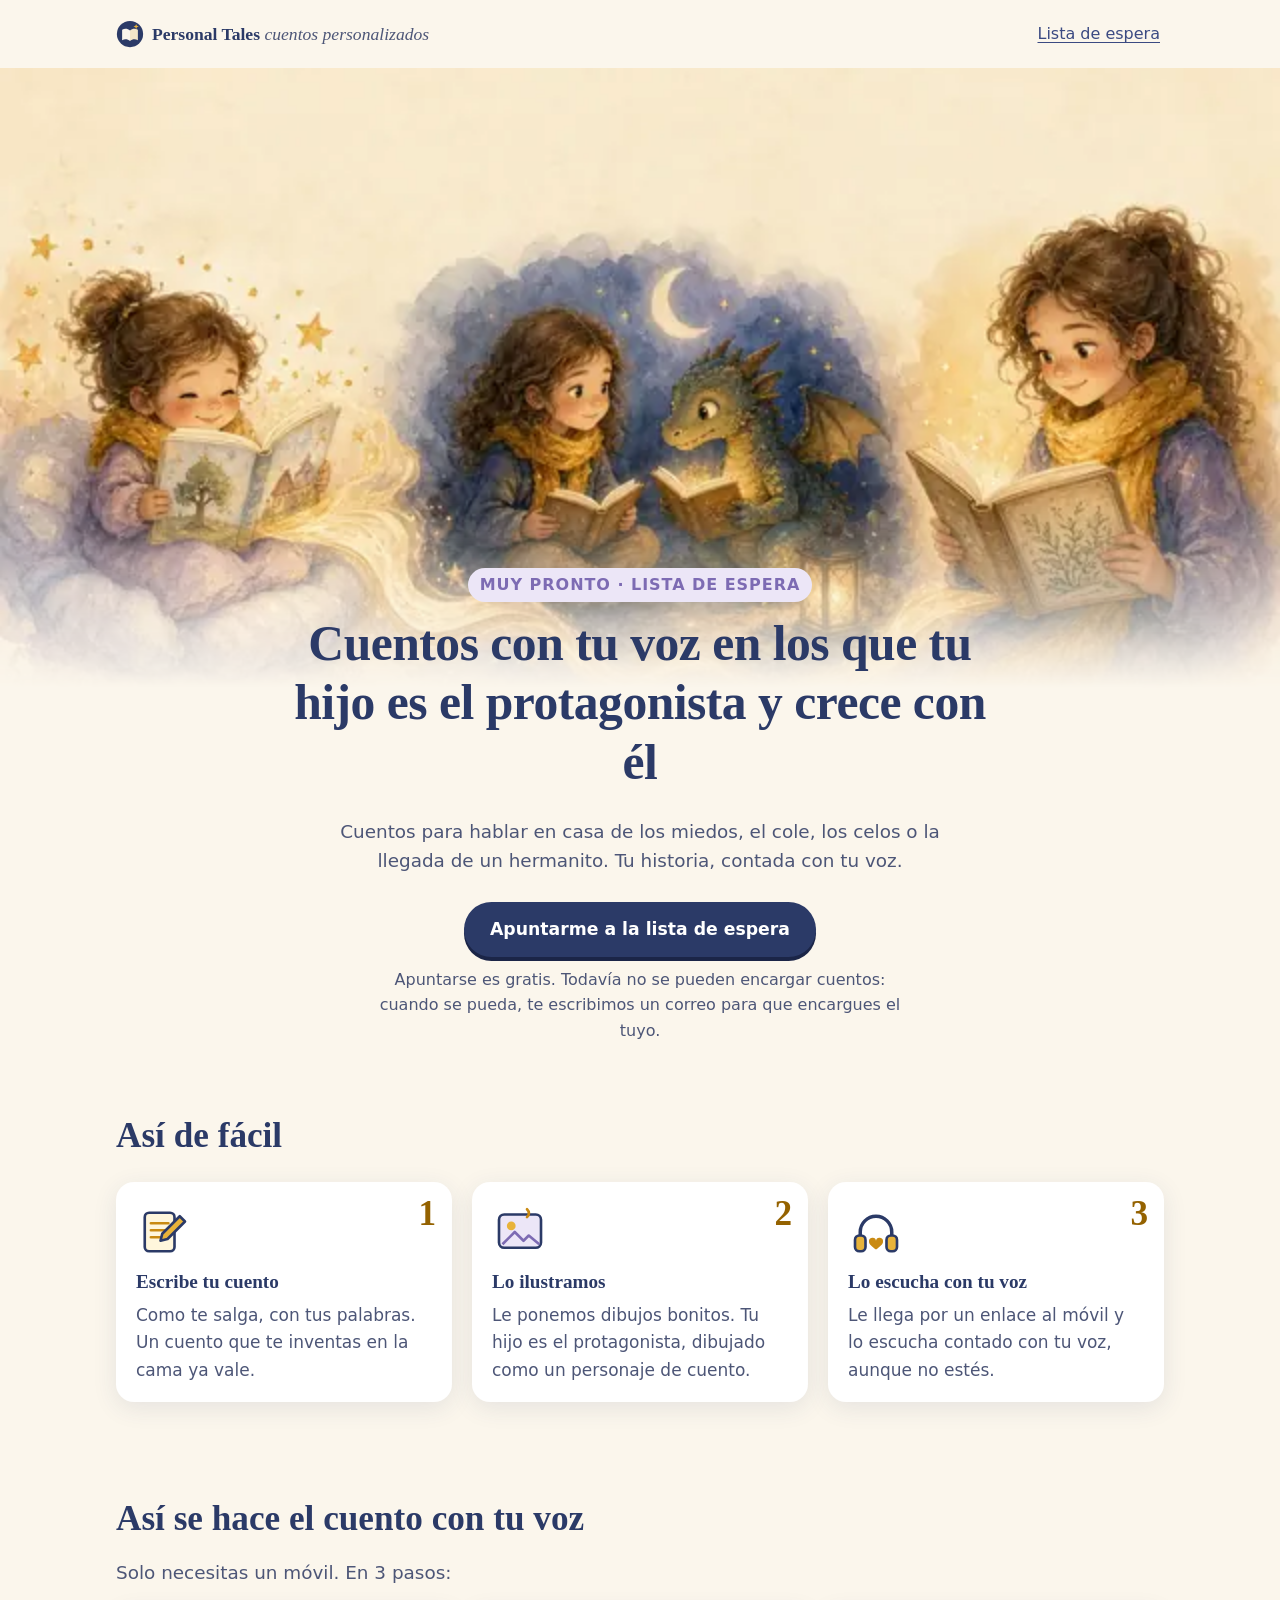
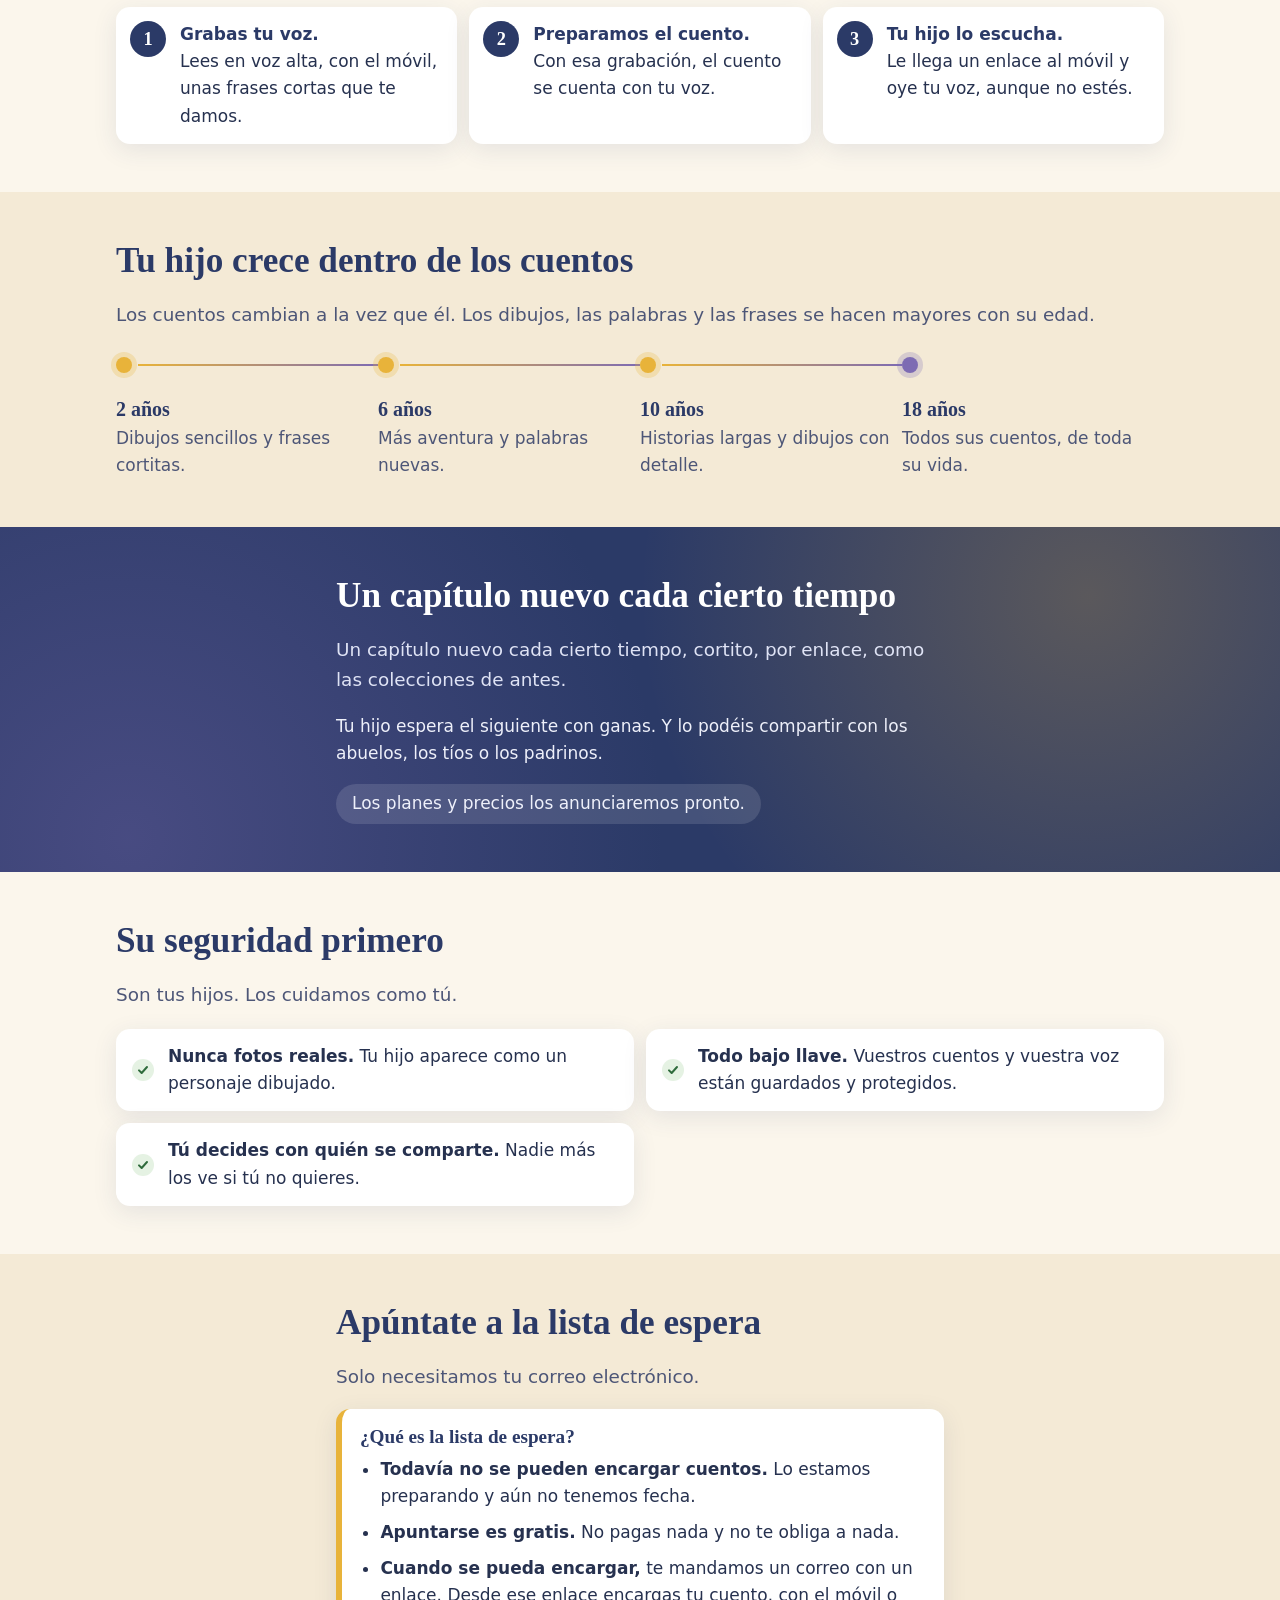
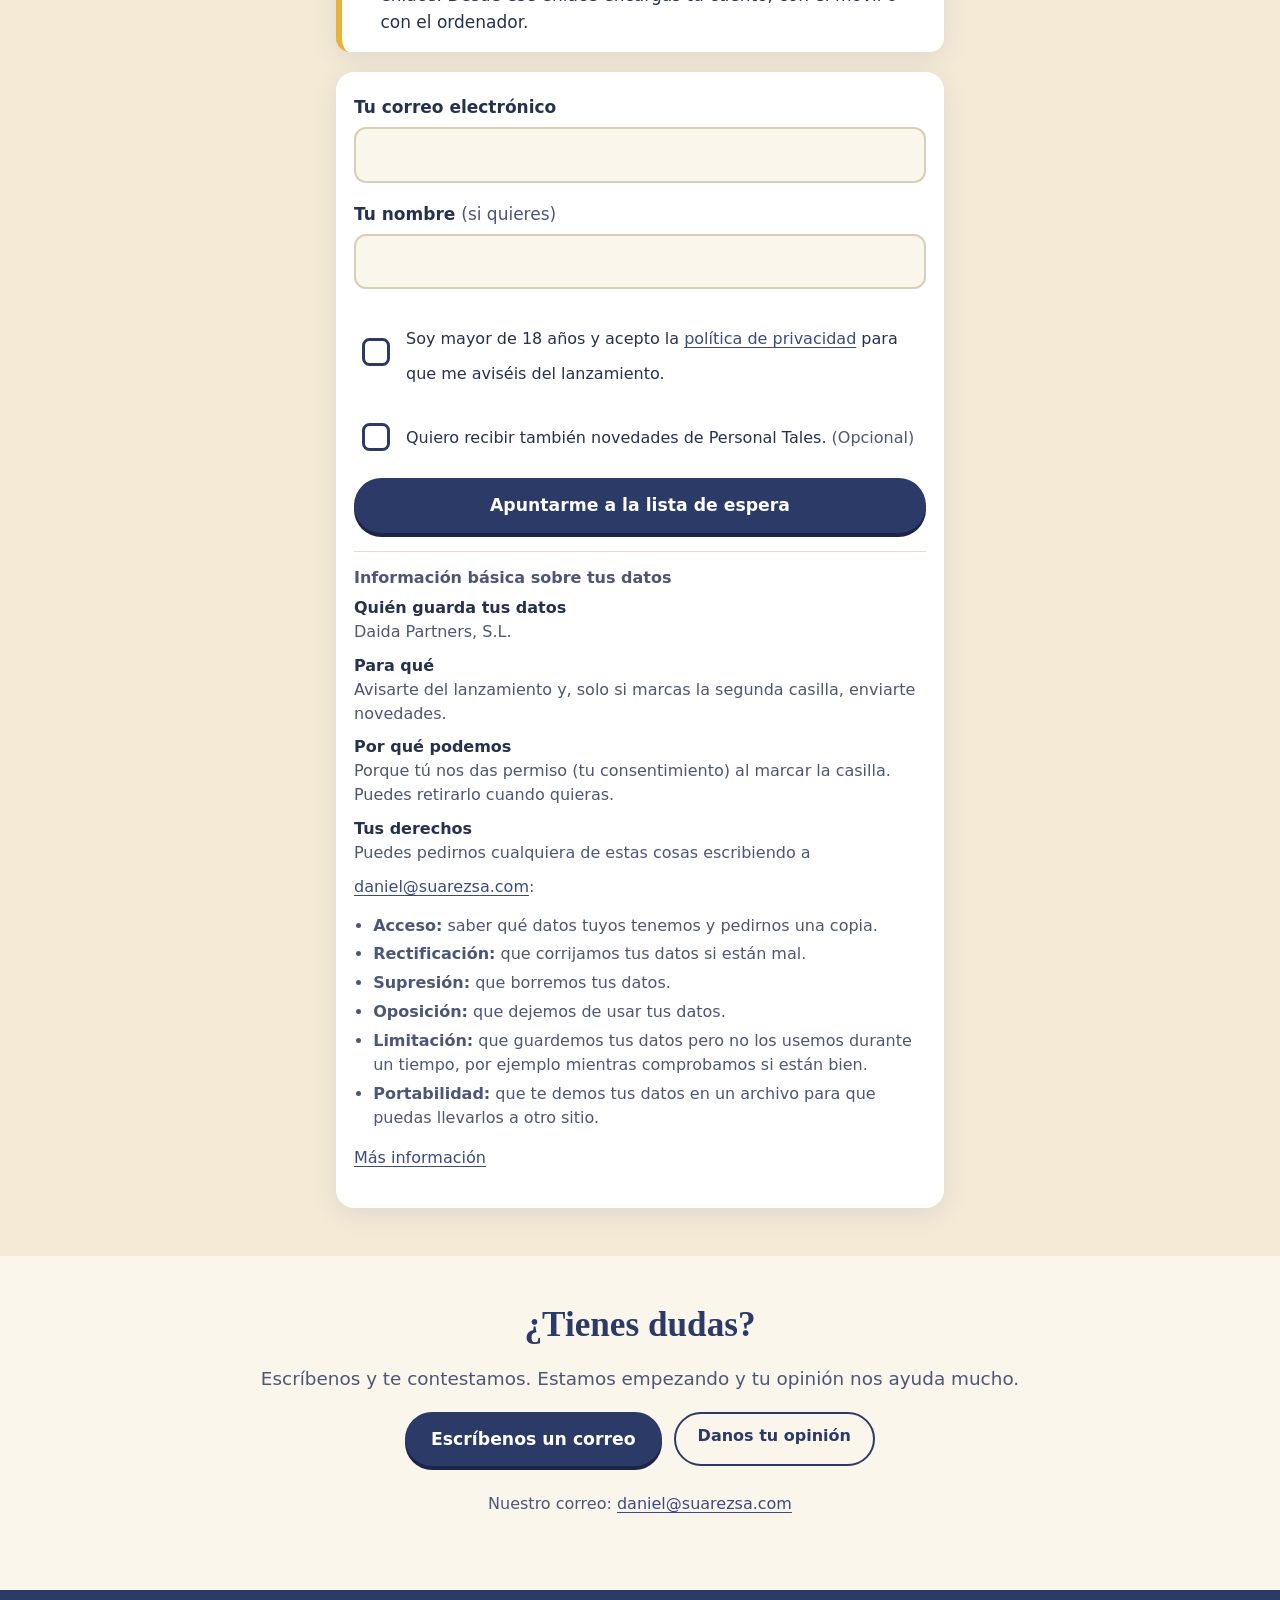
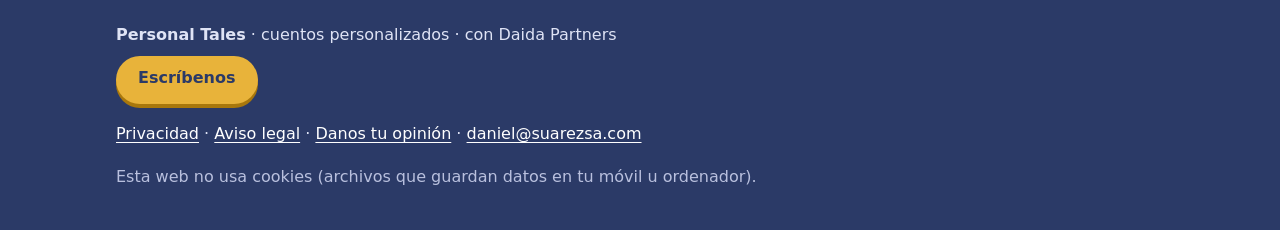
==== commit 053b4f88: "publish: landing desde cuentos-que-crecen@04c4ca1" ====
--- a/index.html
+++ b/index.html
@@ -13,7 +13,7 @@
   <meta property="og:image" content="assets/hero.jpg">
   <link rel="icon" href="favicon.svg" type="image/svg+xml">
   <link rel="preload" as="image" href="assets/hero-640.webp" media="(max-width: 700px)" type="image/webp">
-  <link rel="stylesheet" href="styles.css?v=953c0b962c">
+  <link rel="stylesheet" href="styles.css?v=d98101325a">
   <script src="config.js"></script>
   <script src="app.js?v=0cb4ba44ed" defer></script>
 </head>
@@ -160,7 +160,26 @@
           <p class="msg" data-msg role="status" aria-live="polite"></p>
           <div class="layer1">
             <p><strong>Información básica sobre tus datos</strong></p>
-            <p><strong>Responsable:</strong> Daida Partners, S.L. <strong>Finalidad:</strong> avisarte del lanzamiento y, solo si marcas la segunda casilla, enviarte novedades. <strong>Base:</strong> tu consentimiento, que puedes retirar cuando quieras. <strong>Derechos:</strong> acceso, rectificación, supresión y los demás que explicamos, escribiendo a <a href="mailto:daniel@suarezsa.com">daniel@suarezsa.com</a>. <a href="privacidad/">Más información</a>.</p>
+            <dl class="layer1-list">
+              <dt>Quién guarda tus datos</dt> <dd>Daida Partners, S.L.</dd>
+              <dt>Para qué</dt>
+              <dd>Avisarte del lanzamiento y, solo si marcas la segunda casilla, enviarte novedades.</dd>
+              <dt>Por qué podemos</dt>
+              <dd>Porque tú nos das permiso (tu consentimiento) al marcar la casilla. Puedes retirarlo cuando quieras.</dd>
+              <dt>Tus derechos</dt>
+              <dd>
+                <p>Puedes pedirnos cualquiera de estas cosas escribiendo a <a href="mailto:daniel@suarezsa.com">daniel@suarezsa.com</a>:</p>
+                <ul class="rights-list">
+                  <li><strong>Acceso:</strong> saber qué datos tuyos tenemos y pedirnos una copia.</li>
+                  <li><strong>Rectificación:</strong> que corrijamos tus datos si están mal.</li>
+                  <li><strong>Supresión:</strong> que borremos tus datos.</li>
+                  <li><strong>Oposición:</strong> que dejemos de usar tus datos.</li>
+                  <li><strong>Limitación:</strong> que guardemos tus datos pero no los usemos durante un tiempo, por ejemplo mientras comprobamos si están bien.</li>
+                  <li><strong>Portabilidad:</strong> que te demos tus datos en un archivo para que puedas llevarlos a otro sitio.</li>
+                </ul>
+              </dd>
+            </dl>
+            <p><a href="privacidad/">Más información</a></p>
           </div>
         </form>
       </div>
--- a/styles.css
+++ b/styles.css
@@ -302,3 +302,24 @@
 .legal-details > summary:hover { color: var(--link-hover); }
 .legal-details > :not(summary) { margin-left: 16px; margin-right: 16px; }
 .legal-details > p:last-child { margin-bottom: 12px; }
+
+/* Pase Abuela 12/11 18:53 */
+/* Enlaces dentro del texto («política de privacidad», el correo, aepd.es, «← Volver al inicio»…):
+   medían ~150 × 20 px en el móvil. Ahora cada enlace es un bloque en línea de al menos 44 px de alto
+   (texto centrado en esa altura), sin cortarse a mitad y sin salirse de la columna. Medido en px
+   absolutos, con la letra del navegador en 16 y en 12. */
+main a:not(.btn) {
+  display: inline-block; min-height: 44px; line-height: 44px; padding: 0;
+  max-width: 100%; overflow-wrap: anywhere; vertical-align: baseline;
+}
+.brand { min-height: 44px; }
+.skip { min-height: 44px; display: inline-flex; align-items: center; }
+
+/* Caja legal de bajo del formulario, con etiquetas en palabras llanas. */
+.layer1-list { margin: 0 0 .4em; }
+.layer1-list dt { font-weight: 700; color: var(--ink); margin-top: .6em; }
+.layer1-list dt:first-child { margin-top: 0; }
+.layer1-list dd { margin: 0; }
+.layer1-list dd p { margin: 0; }
+.rights-list { margin: .3em 0 0; padding-left: 1.2em; }
+.rights-list li { margin-bottom: .3em; }
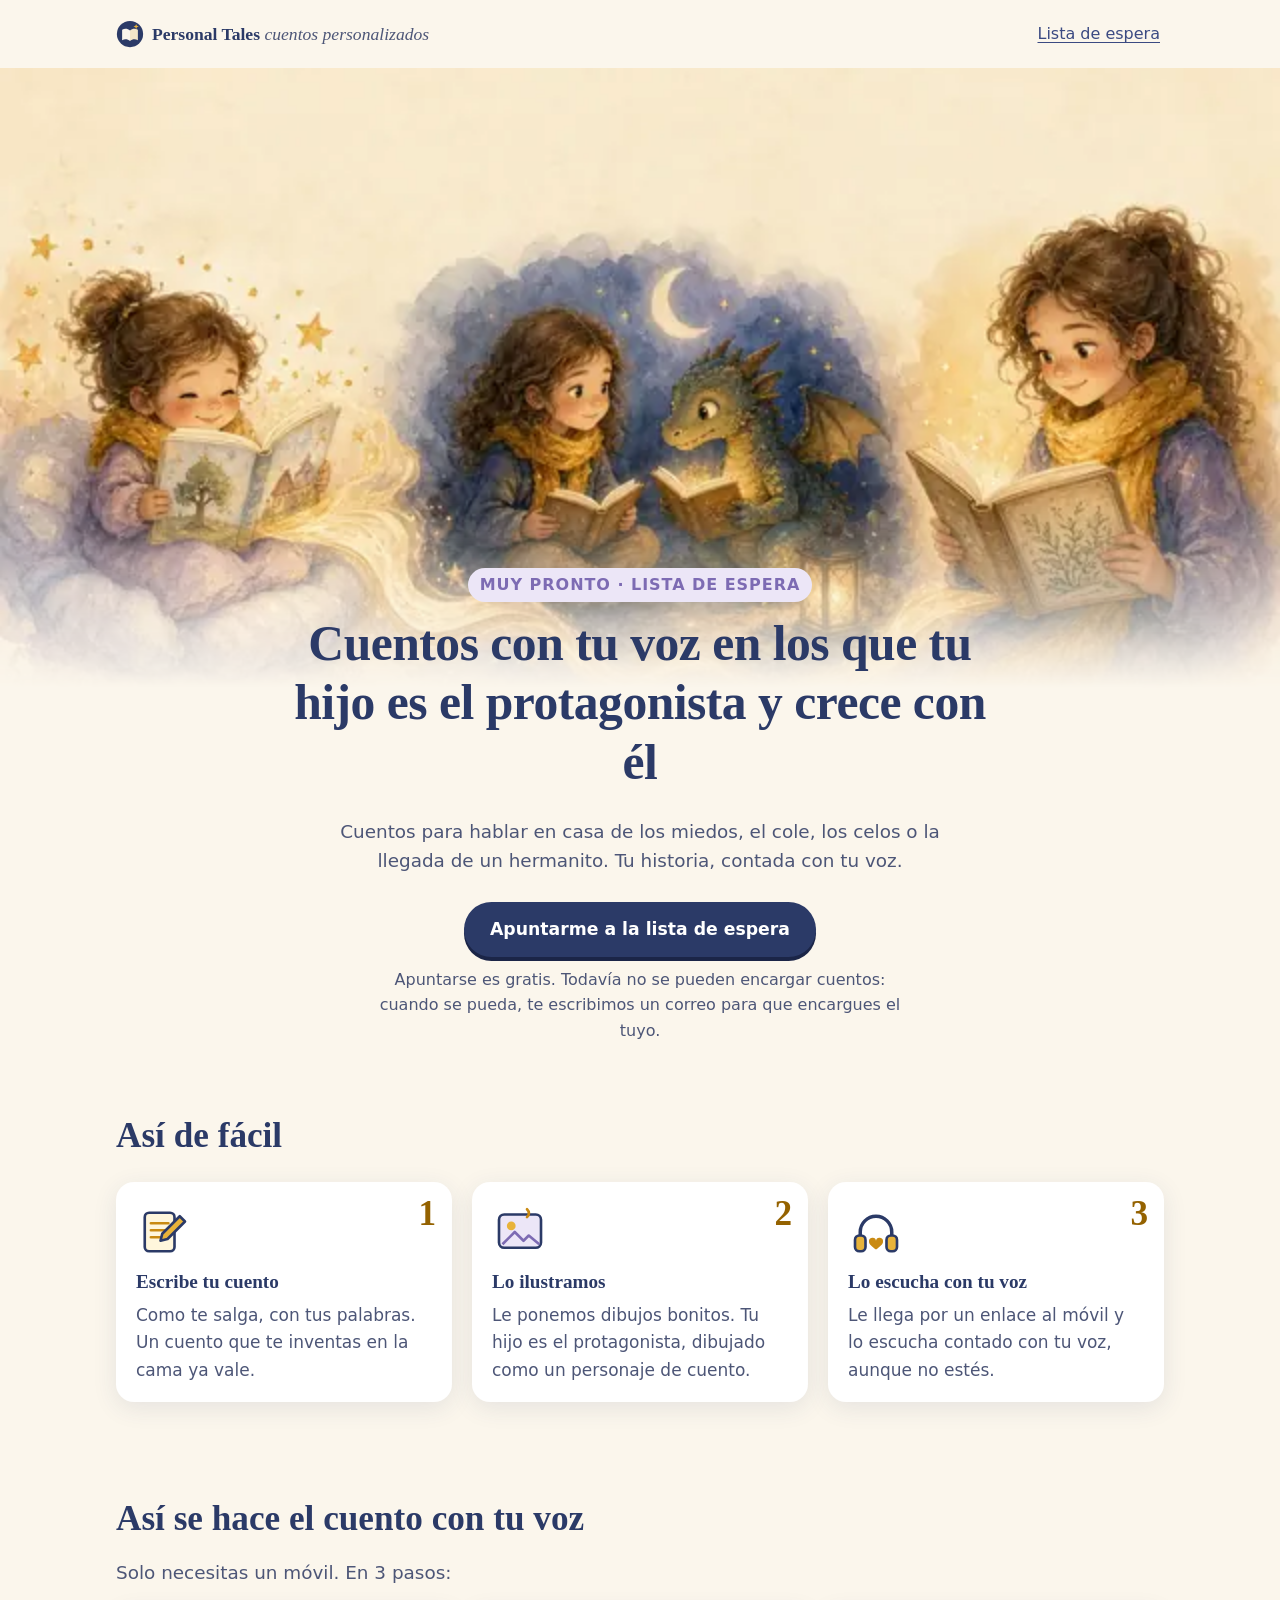
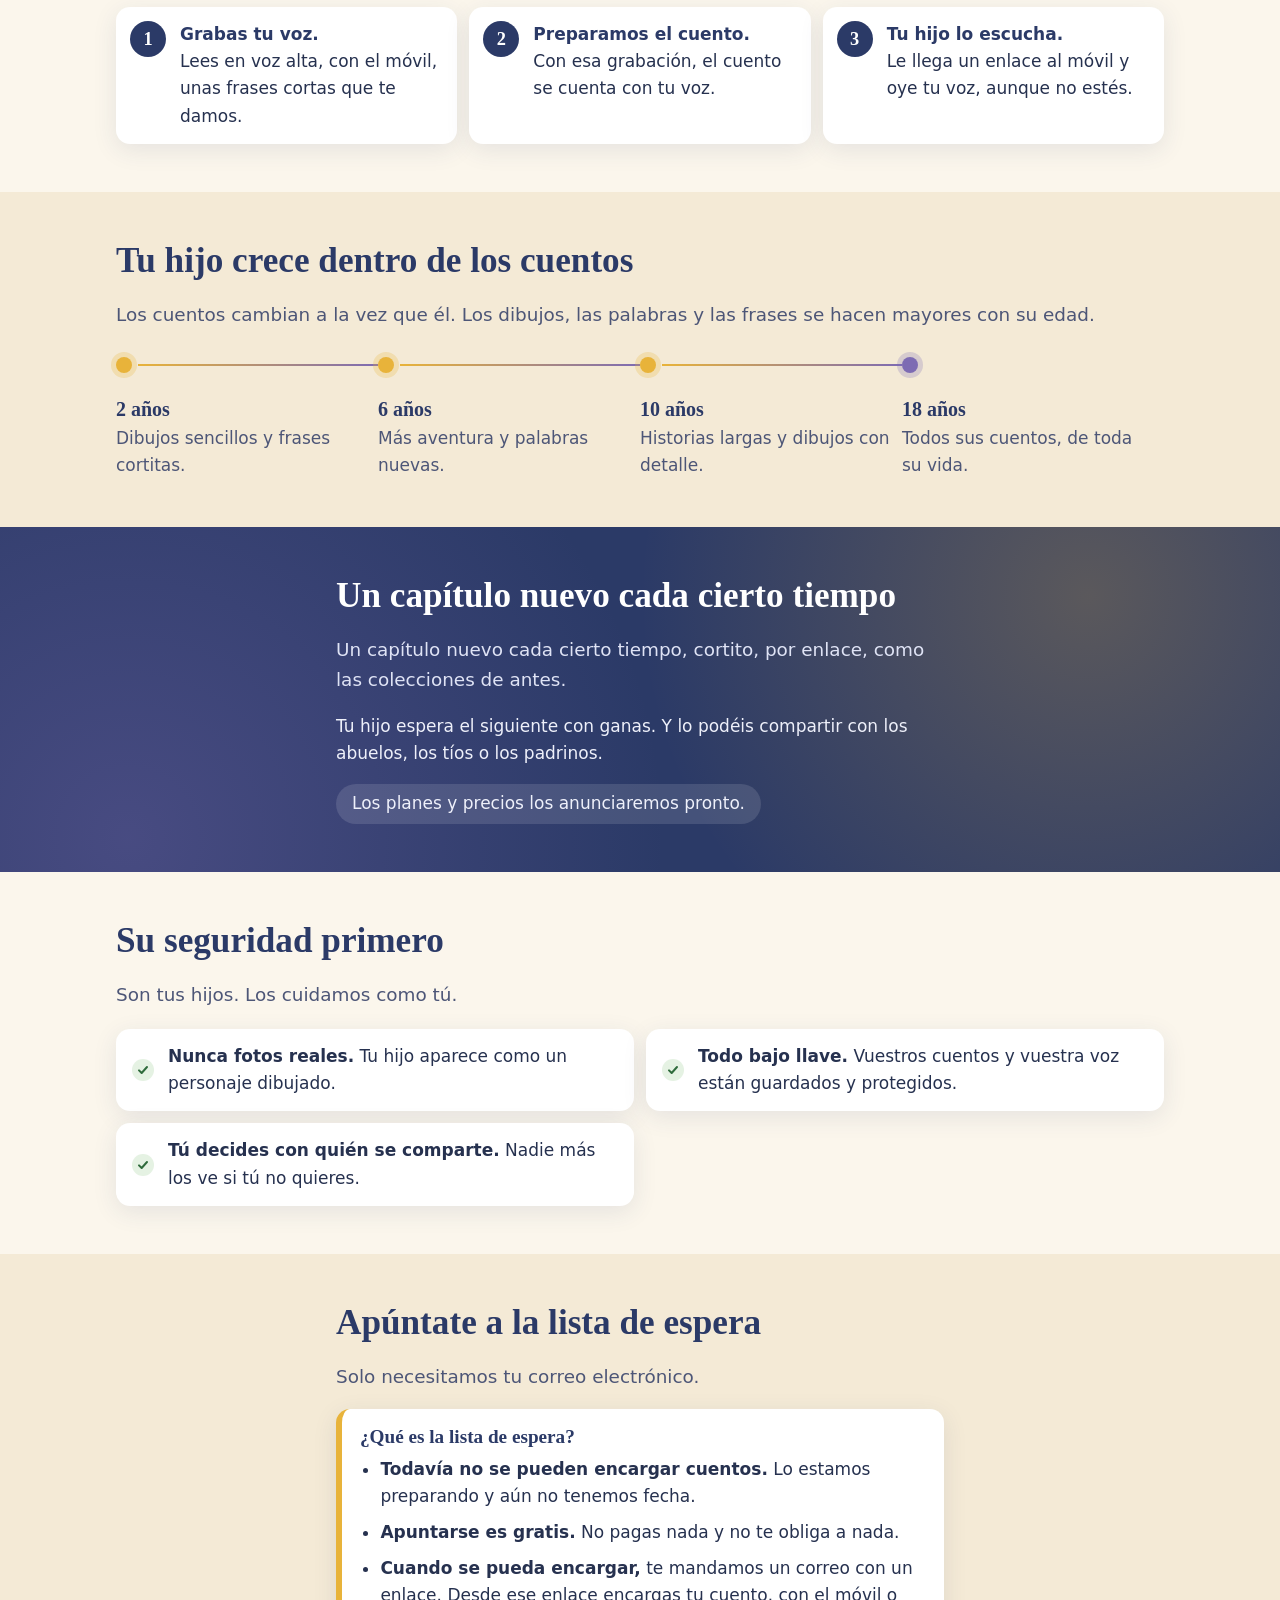
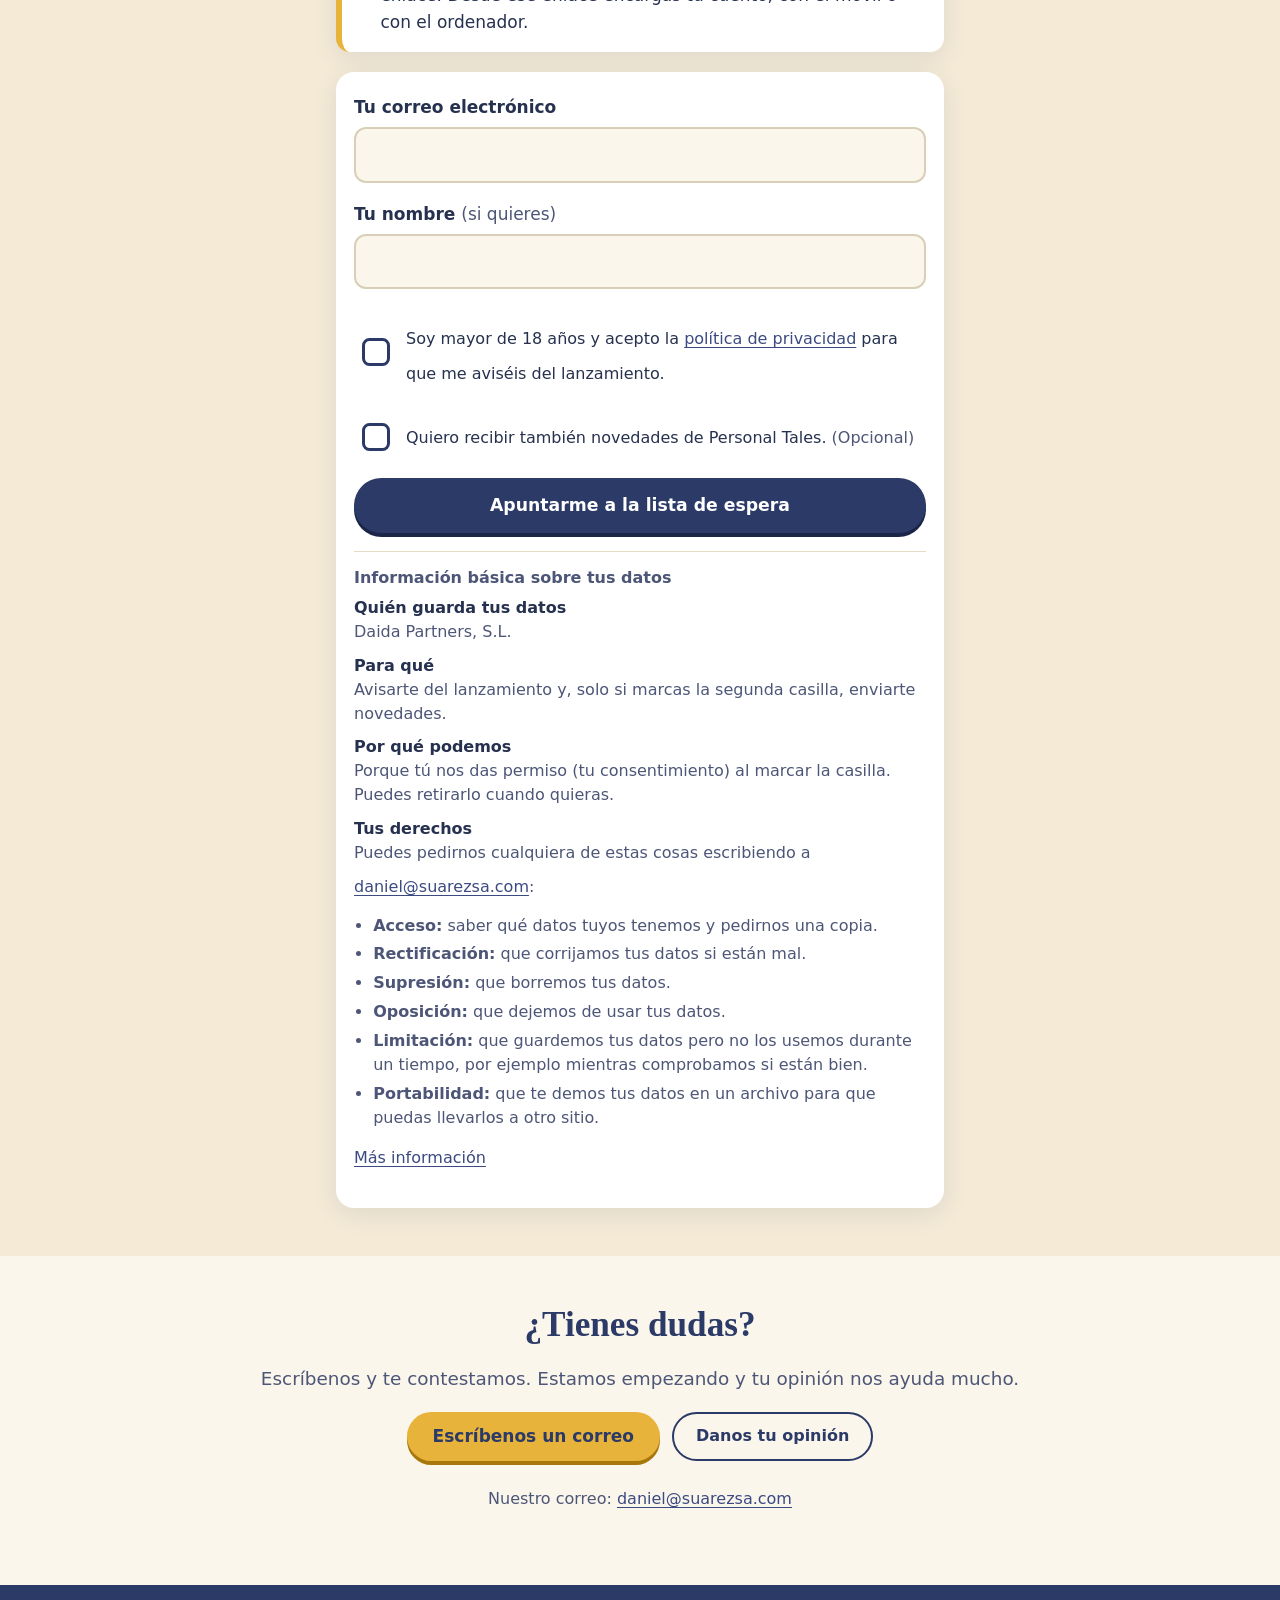
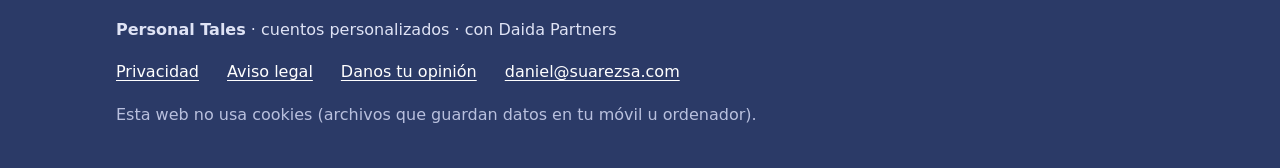
==== commit 5c6b2996: "publish: landing desde cuentos-que-crecen@728d8f5" ====
--- a/index.html
+++ b/index.html
@@ -13,7 +13,7 @@
   <meta property="og:image" content="assets/hero.jpg">
   <link rel="icon" href="favicon.svg" type="image/svg+xml">
   <link rel="preload" as="image" href="assets/hero-640.webp" media="(max-width: 700px)" type="image/webp">
-  <link rel="stylesheet" href="styles.css?v=d98101325a">
+  <link rel="stylesheet" href="styles.css?v=3d2a37dd90">
   <script src="config.js"></script>
   <script src="app.js?v=0cb4ba44ed" defer></script>
 </head>
@@ -190,7 +190,7 @@
       <h2 id="opina">¿Tienes dudas?</h2>
       <p class="lead">Escríbenos y te contestamos. Estamos empezando y tu opinión nos ayuda mucho.</p>
       <p class="actions">
-        <a class="btn btn-big" href="mailto:daniel@suarezsa.com?subject=Pregunta%20sobre%20Personal%20Tales">Escríbenos un correo</a>
+        <a class="btn btn-contact" href="mailto:daniel@suarezsa.com?subject=Pregunta%20sobre%20Personal%20Tales">Escríbenos un correo</a>
         <a class="btn btn-ghost" href="opinion/">Danos tu opinión</a>
       </p>
       <p class="small">Nuestro correo: <a href="mailto:daniel@suarezsa.com">daniel@suarezsa.com</a></p>
@@ -200,8 +200,12 @@
   <footer class="footer">
     <div class="wrap">
       <p><strong>Personal Tales</strong> · cuentos personalizados · con Daida Partners</p>
-      <p><a class="btn btn-contact" href="mailto:daniel@suarezsa.com?subject=Pregunta%20sobre%20Personal%20Tales">Escríbenos</a></p>
-      <p class="footer-links"><a href="privacidad/">Privacidad</a> · <a href="aviso-legal/">Aviso legal</a> · <a href="opinion/">Danos tu opinión</a> · <a href="mailto:daniel@suarezsa.com">daniel@suarezsa.com</a></p>
+      <ul class="footer-links">
+        <li><a href="privacidad/">Privacidad</a></li>
+        <li><a href="aviso-legal/">Aviso legal</a></li>
+        <li><a href="opinion/">Danos tu opinión</a></li>
+        <li><a href="mailto:daniel@suarezsa.com">daniel@suarezsa.com</a></li>
+      </ul>
       <p class="small">Esta web no usa cookies (archivos que guardan datos en tu móvil u ordenador).</p>
     </div>
   </footer>
--- a/styles.css
+++ b/styles.css
@@ -323,3 +323,25 @@
 .layer1-list dd p { margin: 0; }
 .rights-list { margin: .3em 0 0; padding-left: 1.2em; }
 .rights-list li { margin-bottom: .3em; }
+
+/* Pase Abuela 12/11 19:00 */
+/* 1) Enlaces del pie («Privacidad», «Aviso legal», «Danos tu opinión», el correo): letra de 16 px
+      (1rem; la raíz nunca baja de 16 px), zona de toque de 44 px de alto y de ancho, y más aire
+      entre ellos (una lista en vez de «a · b · c»). En el móvil se parten en varias líneas sin
+      scroll de lado. */
+.footer-links {
+  list-style: none; margin: 0 0 .5em; padding: 0;
+  display: flex; flex-wrap: wrap; gap: 4px 28px;
+}
+.footer-links li { margin: 0; max-width: 100%; }
+.footer-links a {
+  display: inline-flex; align-items: center; min-height: 44px; min-width: 44px;
+  font-size: 1rem; line-height: 1.3; text-underline-offset: 3px; overflow-wrap: anywhere;
+}
+/* 2) y 3) Un solo botón para escribir, igual en todas las páginas: «Escríbenos un correo»,
+      oro con letra oscura (AA en reposo y con el ratón encima), 48 px de alto y letra de 17 px. */
+.btn-contact {
+  display: inline-flex; align-items: center; justify-content: center;
+  min-height: 48px; padding: 12px 26px; font-size: 1.0625rem; line-height: 1.3; max-width: 100%;
+}
+.footer .btn-contact { margin: 4px 0 8px; }
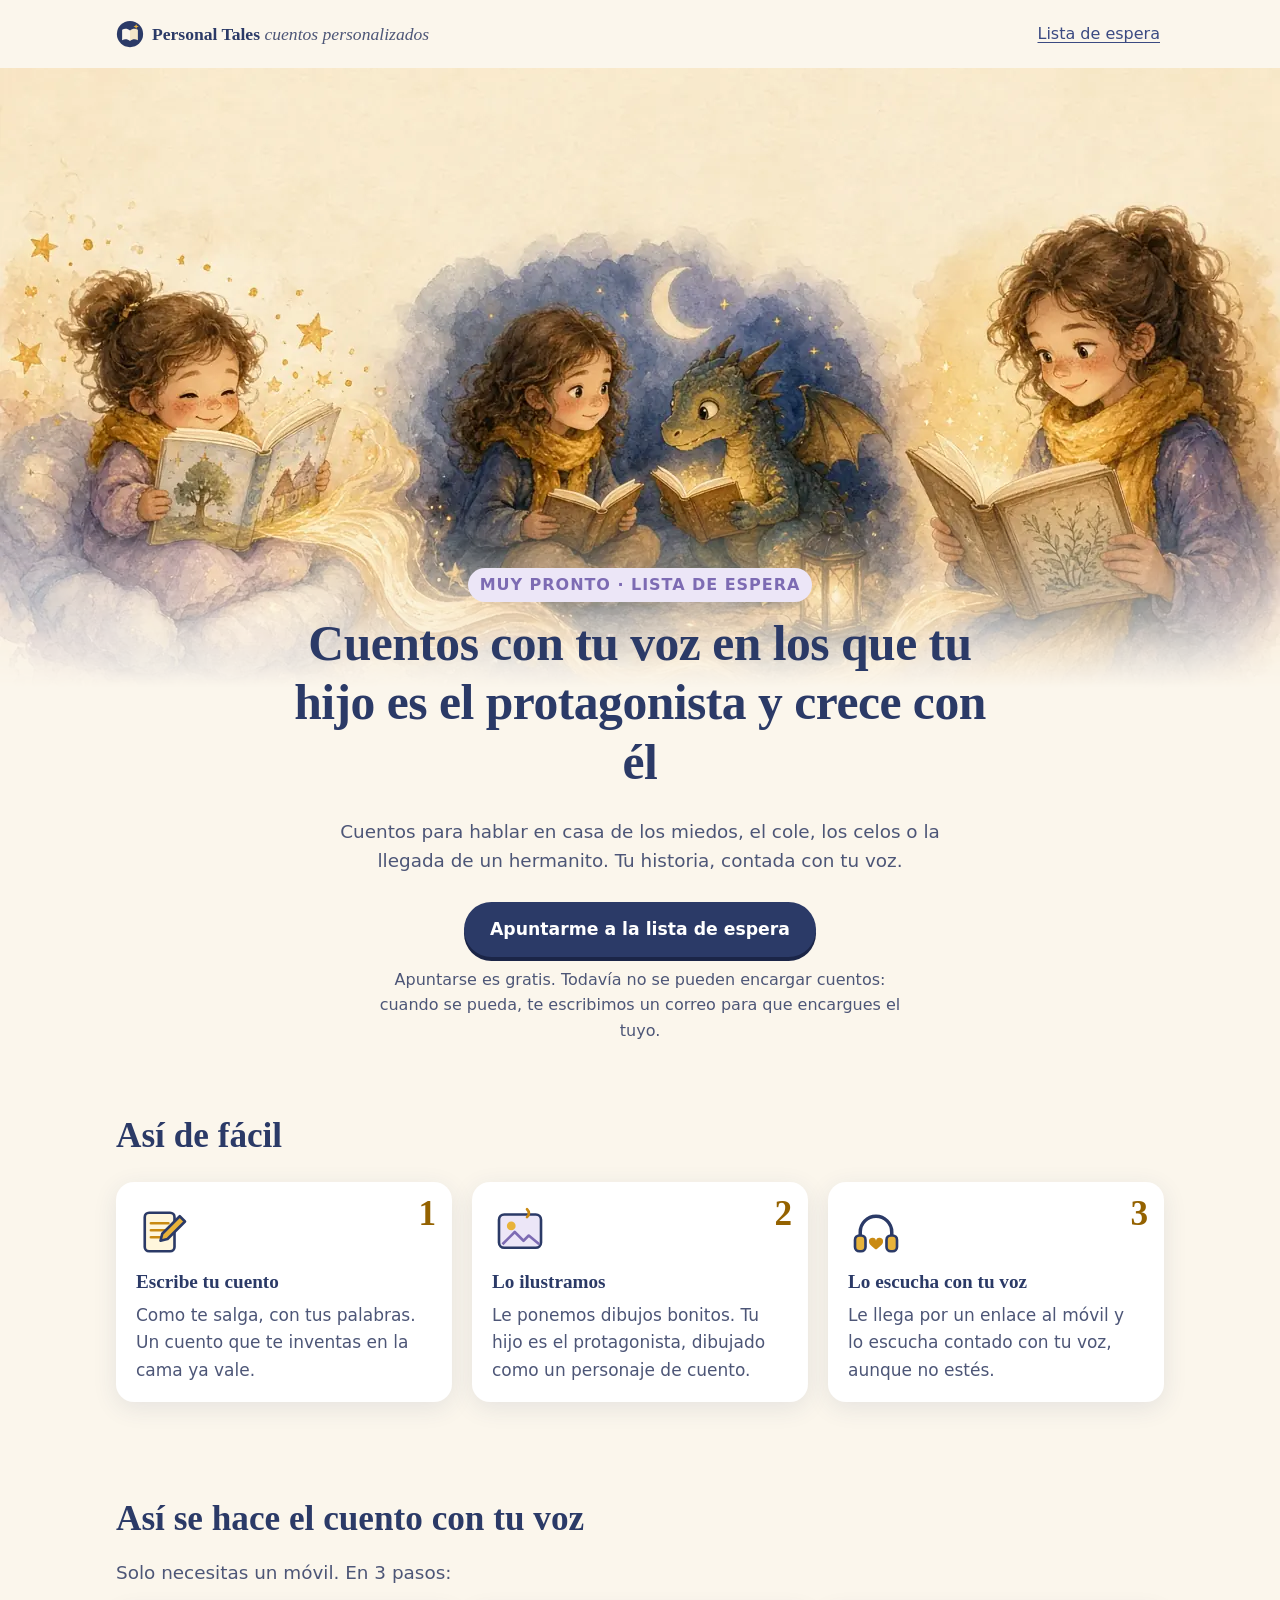
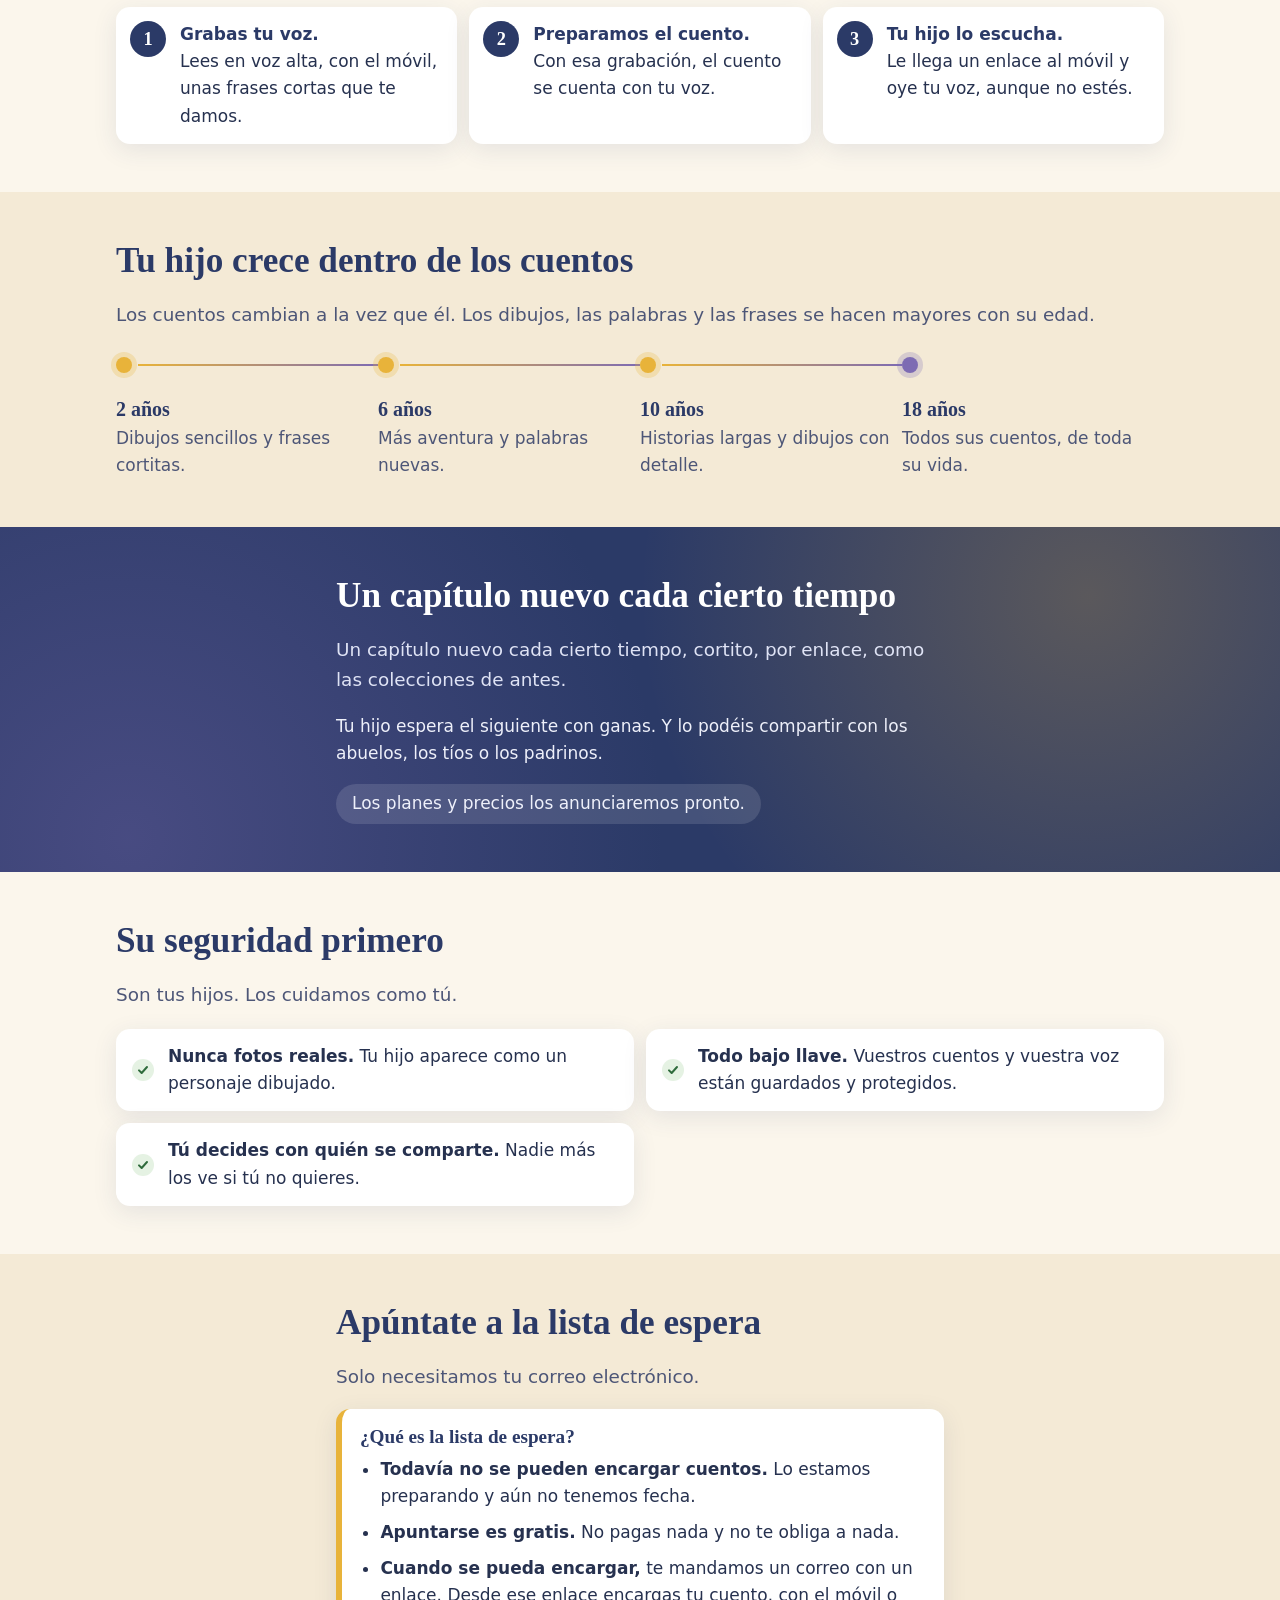
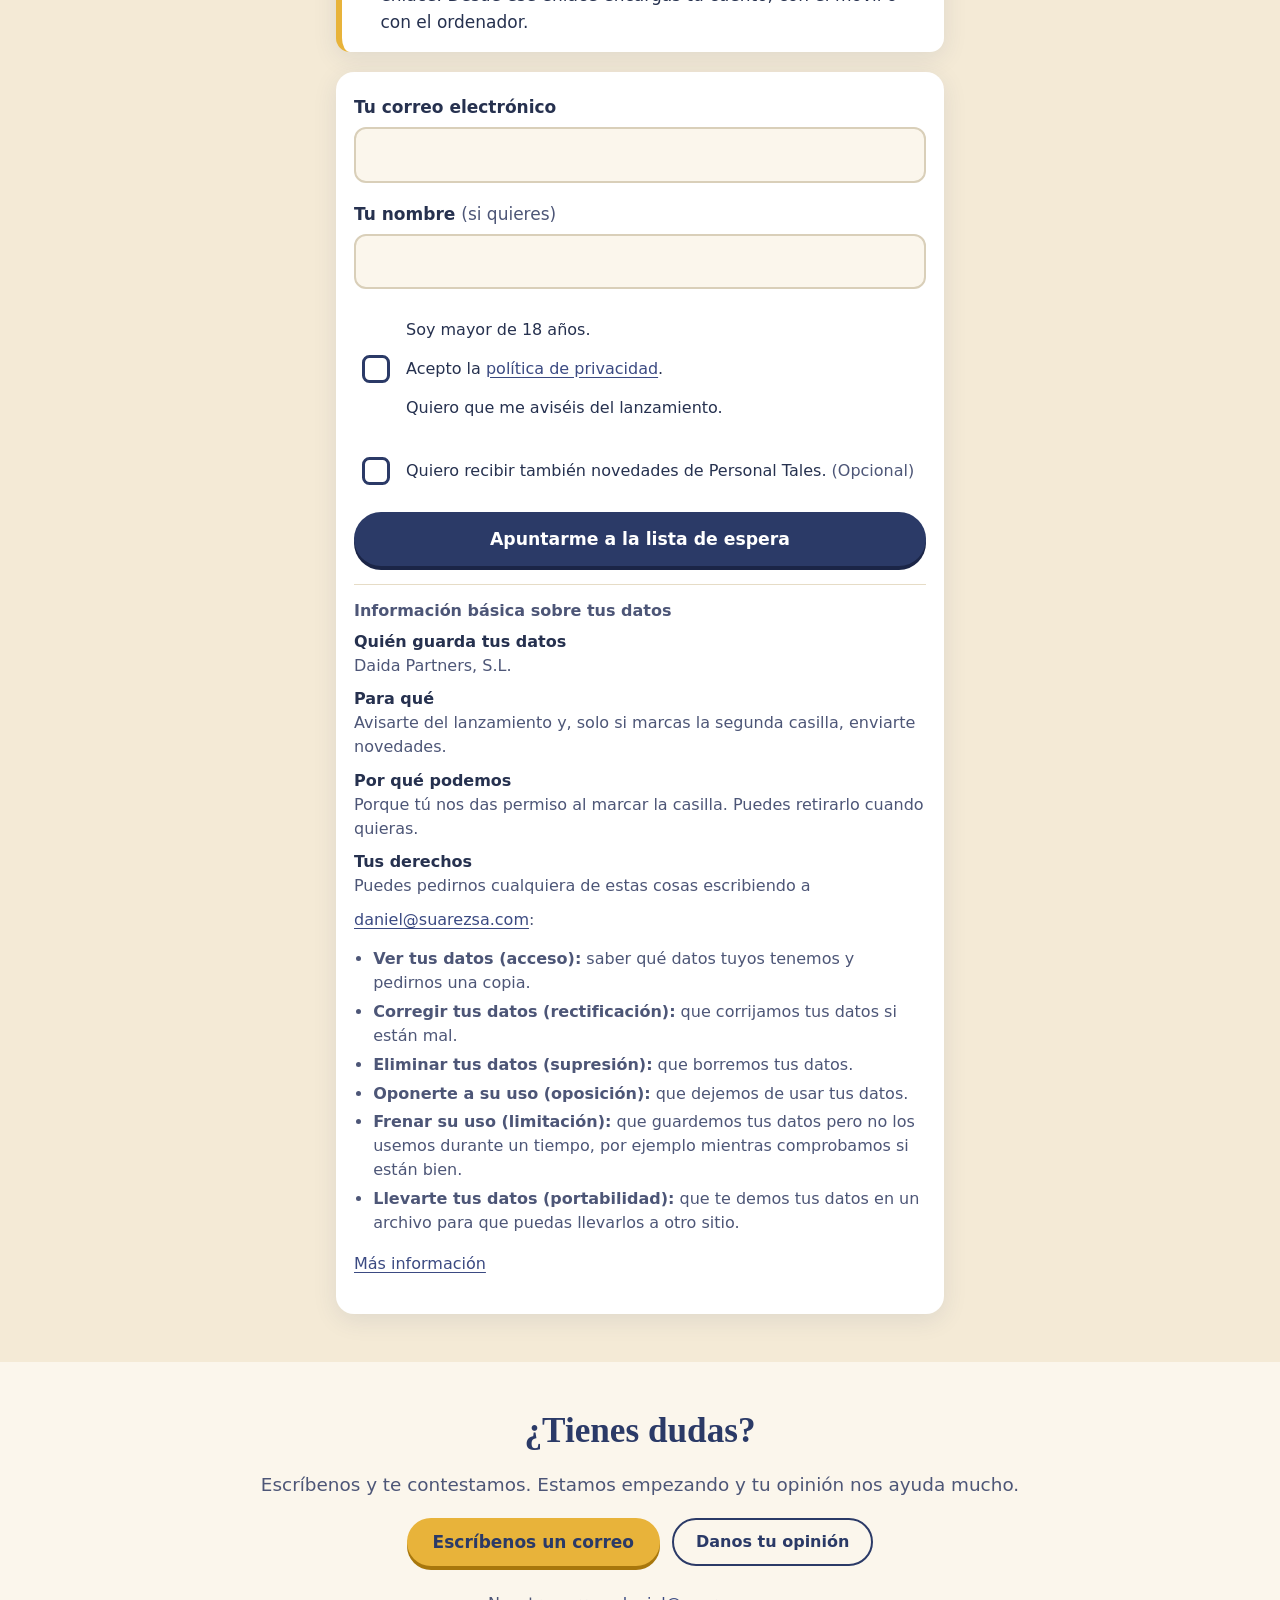
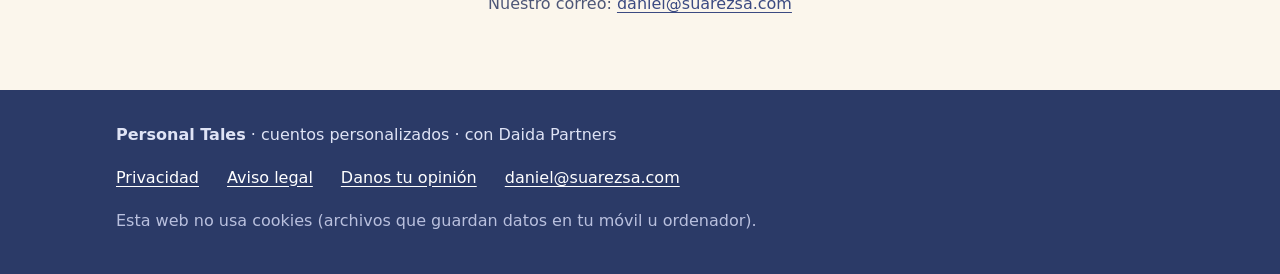
==== commit d2e1c9f3: "publish: landing desde cuentos-que-crecen@450b17f" ====
--- a/index.html
+++ b/index.html
@@ -13,9 +13,9 @@
   <meta property="og:image" content="assets/hero.jpg">
   <link rel="icon" href="favicon.svg" type="image/svg+xml">
   <link rel="preload" as="image" href="assets/hero-640.webp" media="(max-width: 700px)" type="image/webp">
-  <link rel="stylesheet" href="styles.css?v=3d2a37dd90">
+  <link rel="stylesheet" href="styles.css?v=2d00c209b1">
   <script src="config.js"></script>
-  <script src="app.js?v=0cb4ba44ed" defer></script>
+  <script src="app.js?v=2a4d8184a6" defer></script>
 </head>
 <body>
   <a class="skip" href="#lista">Saltar a la lista de espera</a>
@@ -149,7 +149,11 @@
           </div>
           <div class="field field-check">
             <label class="check-hit" for="consent"><input id="consent" name="consent" type="checkbox" required></label>
-            <label for="consent">Soy mayor de 18 años y acepto la <a href="privacidad/">política de privacidad</a> para que me aviséis del lanzamiento.</label>
+            <label for="consent">
+              <span class="consent-line">Soy mayor de 18 años.</span>
+              <span class="consent-line">Acepto la <a href="privacidad/">política de privacidad</a>.</span>
+              <span class="consent-line">Quiero que me aviséis del lanzamiento.</span>
+            </label>
             <p class="field-error" data-error-for="consent"></p>
           </div>
           <div class="field field-check">
@@ -165,17 +169,17 @@
               <dt>Para qué</dt>
               <dd>Avisarte del lanzamiento y, solo si marcas la segunda casilla, enviarte novedades.</dd>
               <dt>Por qué podemos</dt>
-              <dd>Porque tú nos das permiso (tu consentimiento) al marcar la casilla. Puedes retirarlo cuando quieras.</dd>
+              <dd>Porque tú nos das permiso al marcar la casilla. Puedes retirarlo cuando quieras.</dd>
               <dt>Tus derechos</dt>
               <dd>
                 <p>Puedes pedirnos cualquiera de estas cosas escribiendo a <a href="mailto:daniel@suarezsa.com">daniel@suarezsa.com</a>:</p>
                 <ul class="rights-list">
-                  <li><strong>Acceso:</strong> saber qué datos tuyos tenemos y pedirnos una copia.</li>
-                  <li><strong>Rectificación:</strong> que corrijamos tus datos si están mal.</li>
-                  <li><strong>Supresión:</strong> que borremos tus datos.</li>
-                  <li><strong>Oposición:</strong> que dejemos de usar tus datos.</li>
-                  <li><strong>Limitación:</strong> que guardemos tus datos pero no los usemos durante un tiempo, por ejemplo mientras comprobamos si están bien.</li>
-                  <li><strong>Portabilidad:</strong> que te demos tus datos en un archivo para que puedas llevarlos a otro sitio.</li>
+                  <li><strong>Ver tus datos (acceso):</strong> saber qué datos tuyos tenemos y pedirnos una copia.</li>
+                  <li><strong>Corregir tus datos (rectificación):</strong> que corrijamos tus datos si están mal.</li>
+                  <li><strong>Eliminar tus datos (supresión):</strong> que borremos tus datos.</li>
+                  <li><strong>Oponerte a su uso (oposición):</strong> que dejemos de usar tus datos.</li>
+                  <li><strong>Frenar su uso (limitación):</strong> que guardemos tus datos pero no los usemos durante un tiempo, por ejemplo mientras comprobamos si están bien.</li>
+                  <li><strong>Llevarte tus datos (portabilidad):</strong> que te demos tus datos en un archivo para que puedas llevarlos a otro sitio.</li>
                 </ul>
               </dd>
             </dl>
--- a/styles.css
+++ b/styles.css
@@ -345,3 +345,8 @@
   min-height: 48px; padding: 12px 26px; font-size: 1.0625rem; line-height: 1.3; max-width: 100%;
 }
 .footer .btn-contact { margin: 4px 0 8px; }
+
+/* Pase Abuela 13/11 02:31 */
+/* Casilla obligatoria: una idea por línea (mayor de 18 · acepto la privacidad · para qué). */
+.field-check .consent-line { display: block; }
+.field-check .consent-line + .consent-line { margin-top: 4px; }
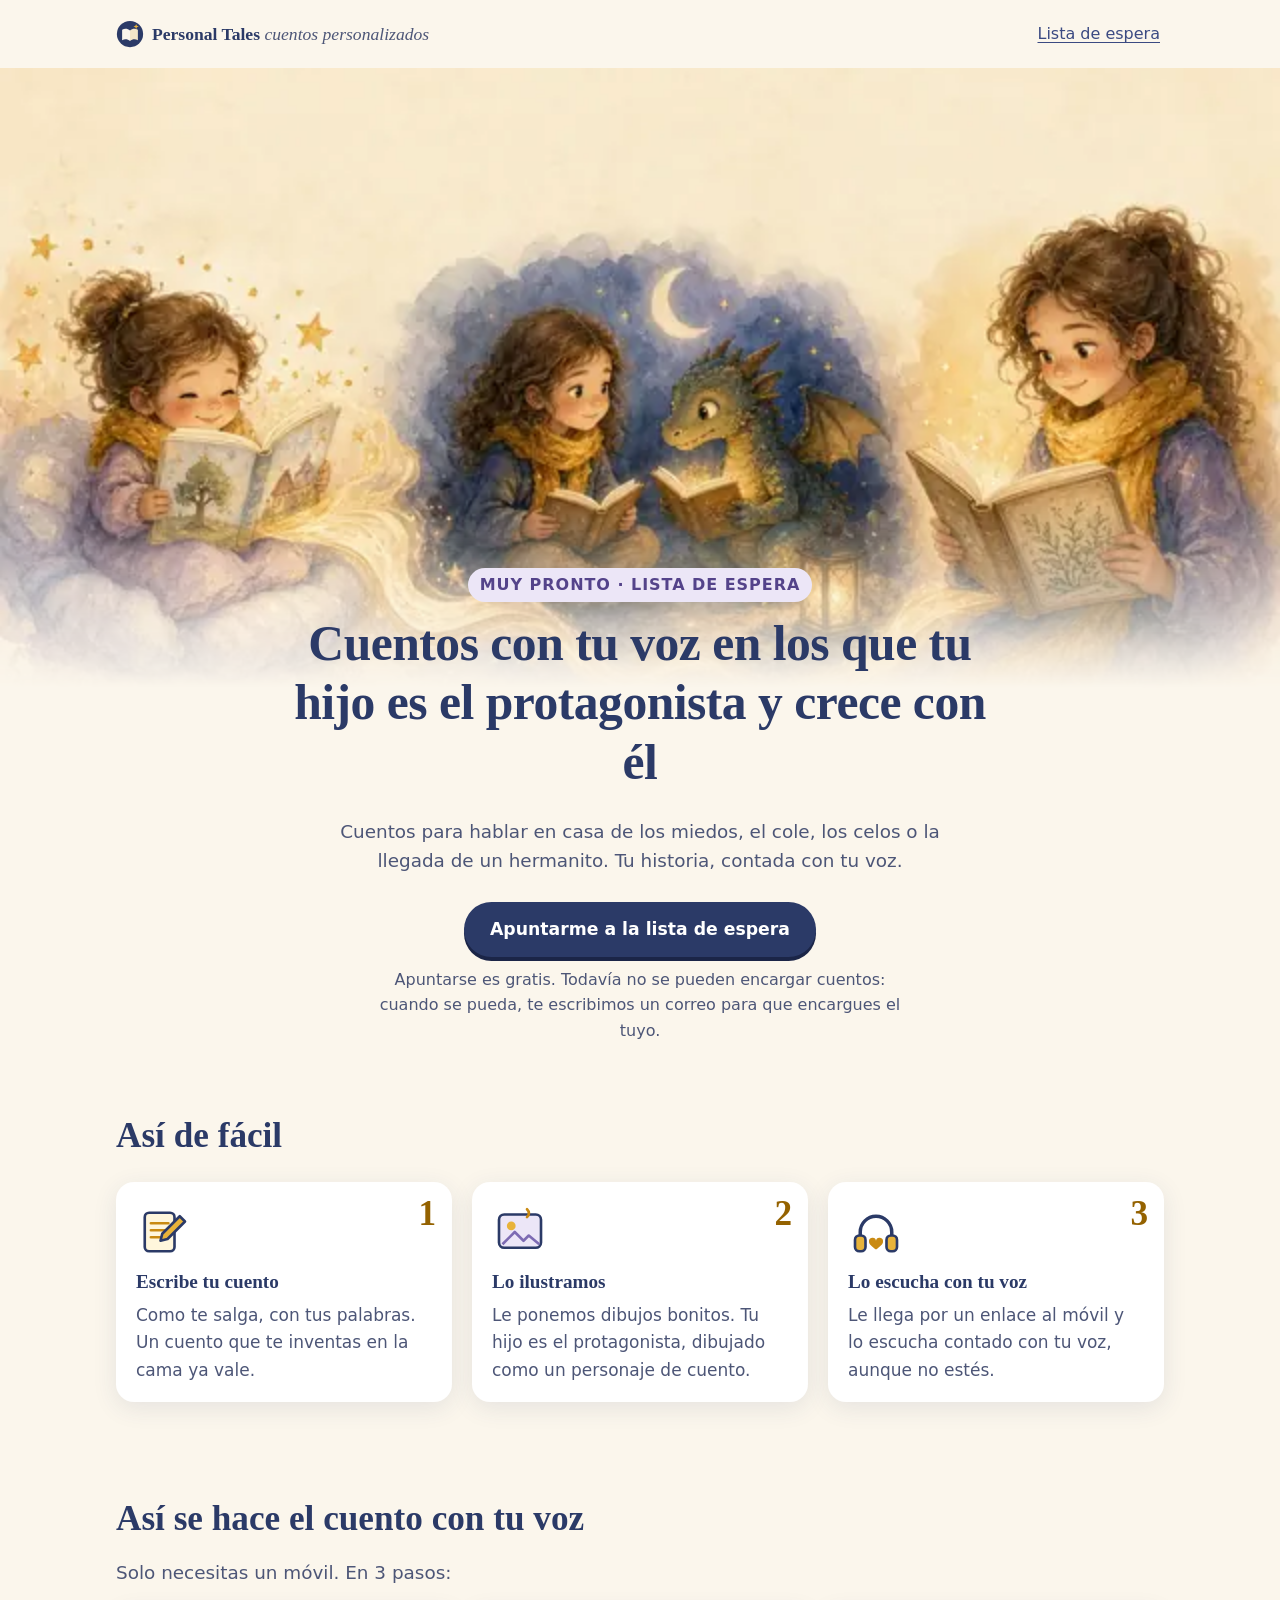
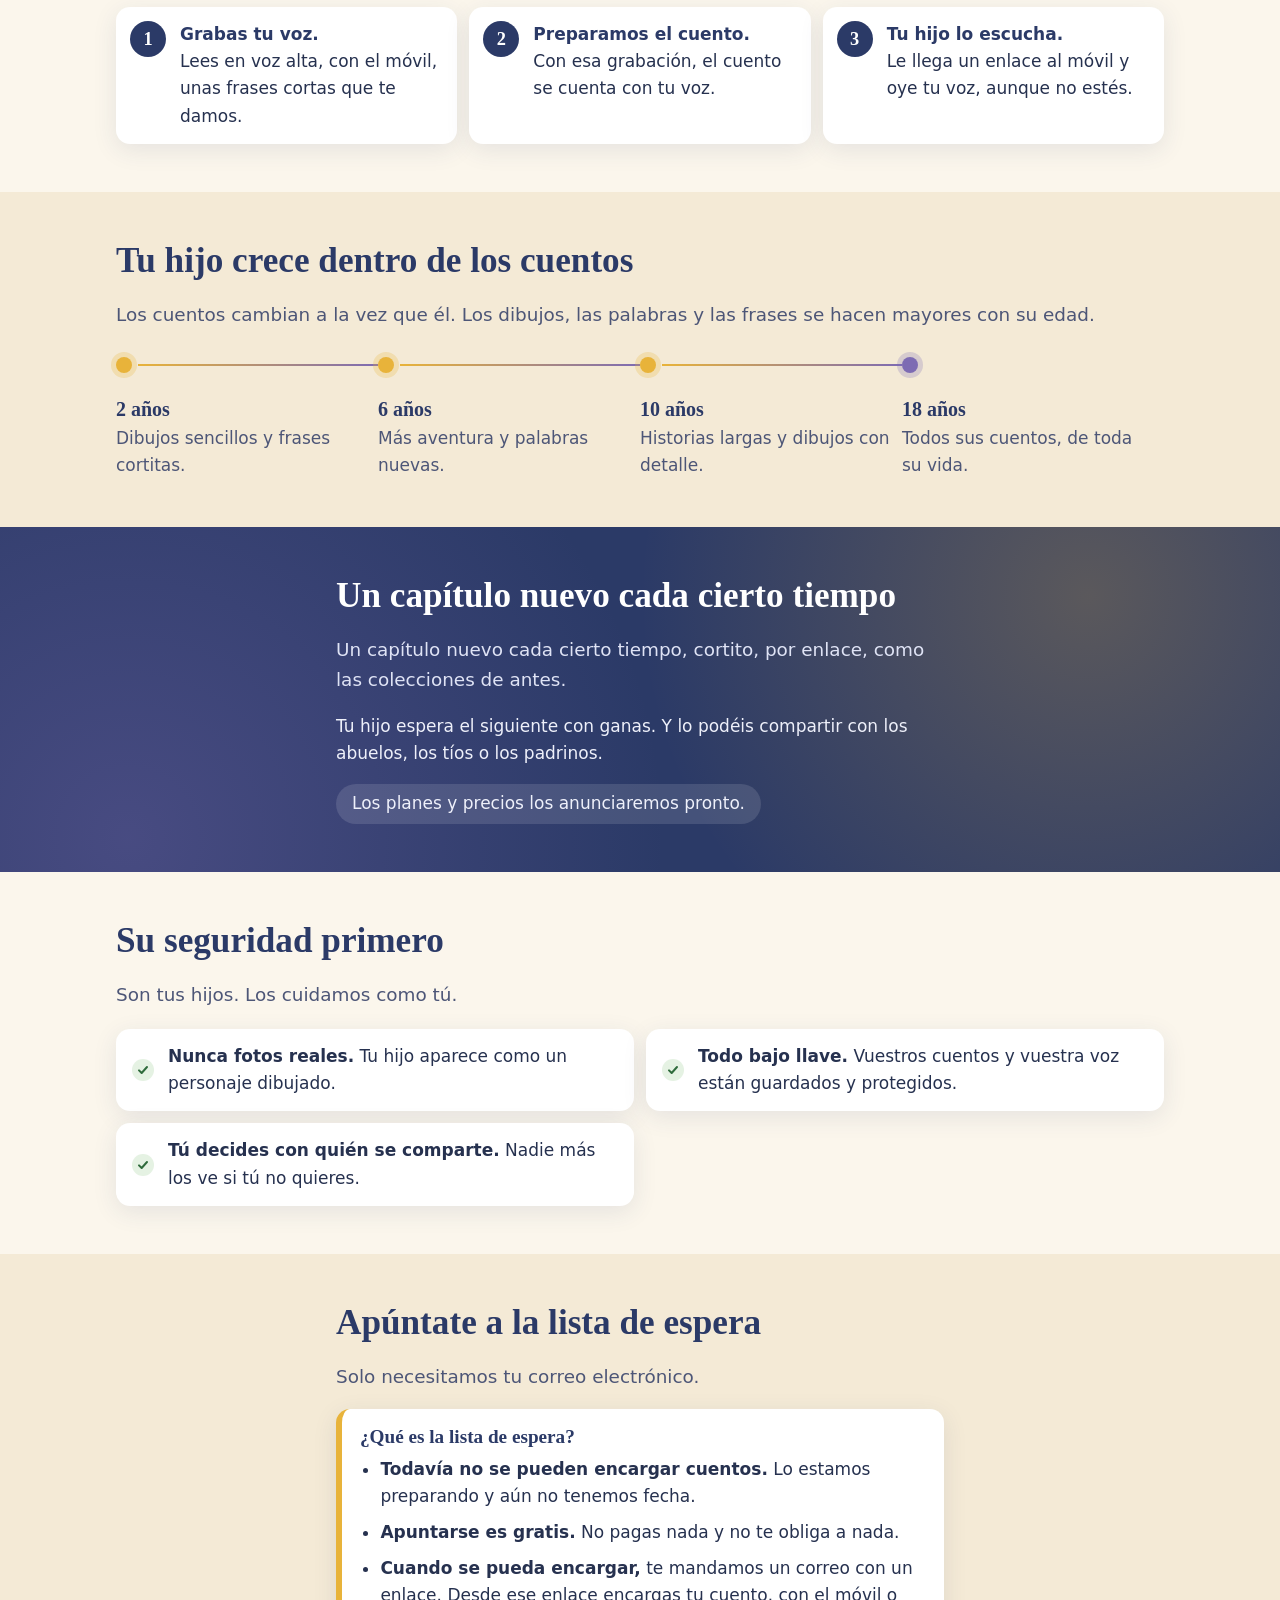
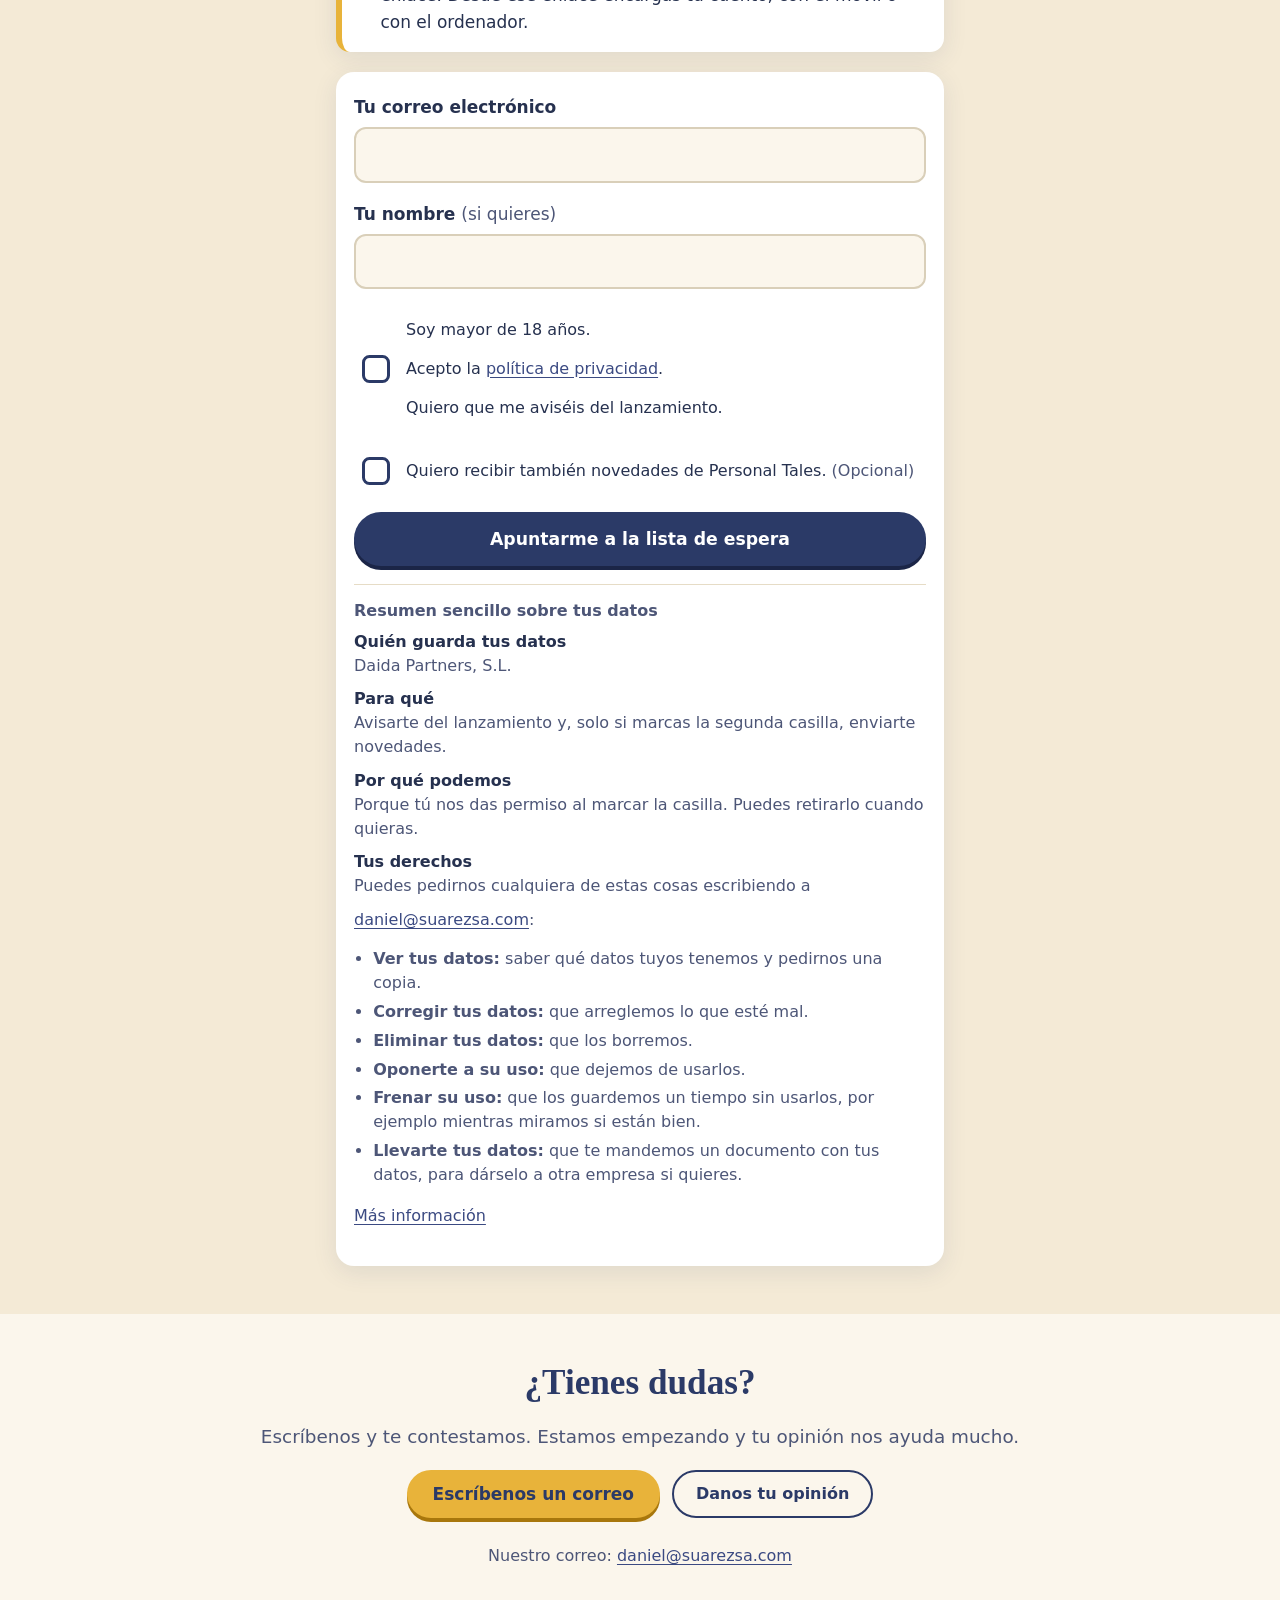
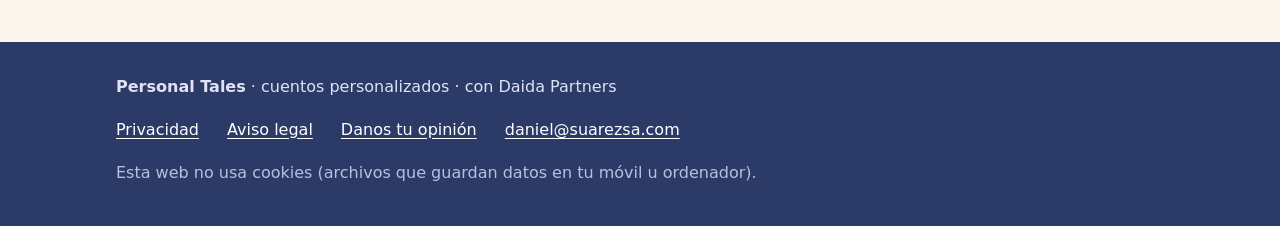
==== commit a67513a0: "publish: landing desde cuentos-que-crecen@f301de3" ====
--- a/index.html
+++ b/index.html
@@ -13,9 +13,9 @@
   <meta property="og:image" content="assets/hero.jpg">
   <link rel="icon" href="favicon.svg" type="image/svg+xml">
   <link rel="preload" as="image" href="assets/hero-640.webp" media="(max-width: 700px)" type="image/webp">
-  <link rel="stylesheet" href="styles.css?v=2d00c209b1">
+  <link rel="stylesheet" href="styles.css?v=f625d59b0e">
   <script src="config.js"></script>
-  <script src="app.js?v=2a4d8184a6" defer></script>
+  <script src="app.js?v=a98cf23bec" defer></script>
 </head>
 <body>
   <a class="skip" href="#lista">Saltar a la lista de espera</a>
@@ -163,7 +163,7 @@
           <button class="btn btn-big btn-block" type="submit">Apuntarme a la lista de espera</button>
           <p class="msg" data-msg role="status" aria-live="polite"></p>
           <div class="layer1">
-            <p><strong>Información básica sobre tus datos</strong></p>
+            <p><strong>Resumen sencillo sobre tus datos</strong></p>
             <dl class="layer1-list">
               <dt>Quién guarda tus datos</dt> <dd>Daida Partners, S.L.</dd>
               <dt>Para qué</dt>
@@ -174,12 +174,12 @@
               <dd>
                 <p>Puedes pedirnos cualquiera de estas cosas escribiendo a <a href="mailto:daniel@suarezsa.com">daniel@suarezsa.com</a>:</p>
                 <ul class="rights-list">
-                  <li><strong>Ver tus datos (acceso):</strong> saber qué datos tuyos tenemos y pedirnos una copia.</li>
-                  <li><strong>Corregir tus datos (rectificación):</strong> que corrijamos tus datos si están mal.</li>
-                  <li><strong>Eliminar tus datos (supresión):</strong> que borremos tus datos.</li>
-                  <li><strong>Oponerte a su uso (oposición):</strong> que dejemos de usar tus datos.</li>
-                  <li><strong>Frenar su uso (limitación):</strong> que guardemos tus datos pero no los usemos durante un tiempo, por ejemplo mientras comprobamos si están bien.</li>
-                  <li><strong>Llevarte tus datos (portabilidad):</strong> que te demos tus datos en un archivo para que puedas llevarlos a otro sitio.</li>
+                  <li><strong>Ver tus datos:</strong> saber qué datos tuyos tenemos y pedirnos una copia.</li>
+                  <li><strong>Corregir tus datos:</strong> que arreglemos lo que esté mal.</li>
+                  <li><strong>Eliminar tus datos:</strong> que los borremos.</li>
+                  <li><strong>Oponerte a su uso:</strong> que dejemos de usarlos.</li>
+                  <li><strong>Frenar su uso:</strong> que los guardemos un tiempo sin usarlos, por ejemplo mientras miramos si están bien.</li>
+                  <li><strong>Llevarte tus datos:</strong> que te mandemos un documento con tus datos, para dárselo a otra empresa si quieres.</li>
                 </ul>
               </dd>
             </dl>
--- a/styles.css
+++ b/styles.css
@@ -12,6 +12,7 @@
   --link-hover: #7a5000; /* enlaces al pasar el ratón: 6,55:1 sobre --paper, 5,91:1 sobre --paper-2, 7,06:1 sobre blanco (AA) */
   --lilac: #7d6bb3;
   --lilac-soft: #ece6f7;
+  --lilac-text: #54438a; /* lila oscuro para texto: 6,76:1 sobre --lilac-soft, 7,65:1 sobre --paper (AA) */
   --ok: #2f6b3c;
   --ok-bg: #e5f2e3;
   --err: #a12d24;
@@ -89,7 +90,7 @@
   mask-image: linear-gradient(to bottom, #000 78%, transparent);
 }
 .hero-text { margin-top: -12px; position: relative; }
-.eyebrow { display: inline-block; background: var(--lilac-soft); color: var(--lilac); font-weight: 700; font-size: .85rem; letter-spacing: .06em; text-transform: uppercase; padding: 4px 12px; border-radius: 999px; margin-bottom: 12px; }
+.eyebrow { display: inline-block; background: var(--lilac-soft); color: var(--lilac-text); font-weight: 700; font-size: .85rem; letter-spacing: .06em; text-transform: uppercase; padding: 4px 12px; border-radius: 999px; margin-bottom: 12px; }
 .hero .btn { margin: 8px 0 10px; }
 
 @media (min-width: 860px) {
@@ -140,7 +141,7 @@
 .card p { margin: 0; font-size: .95rem; color: var(--ink-soft); }
 .card-ico { font-size: 1.8rem; display: block; margin-bottom: 6px; }
 .card-soon { background: transparent; border: 2px dashed #d8c9a6; box-shadow: none; }
-.tag { display: inline-block; margin-top: 4px; background: var(--lilac-soft); color: var(--lilac); font-size: .78rem; font-weight: 700; padding: 2px 8px; border-radius: 999px; }
+.tag { display: inline-block; margin-top: 4px; background: var(--lilac-soft); color: var(--lilac-text); font-size: .78rem; font-weight: 700; padding: 2px 8px; border-radius: 999px; }
 @media (min-width: 760px) { .cards { grid-template-columns: repeat(4, 1fr); gap: 20px; } }
 
 /* Lista con marcas */
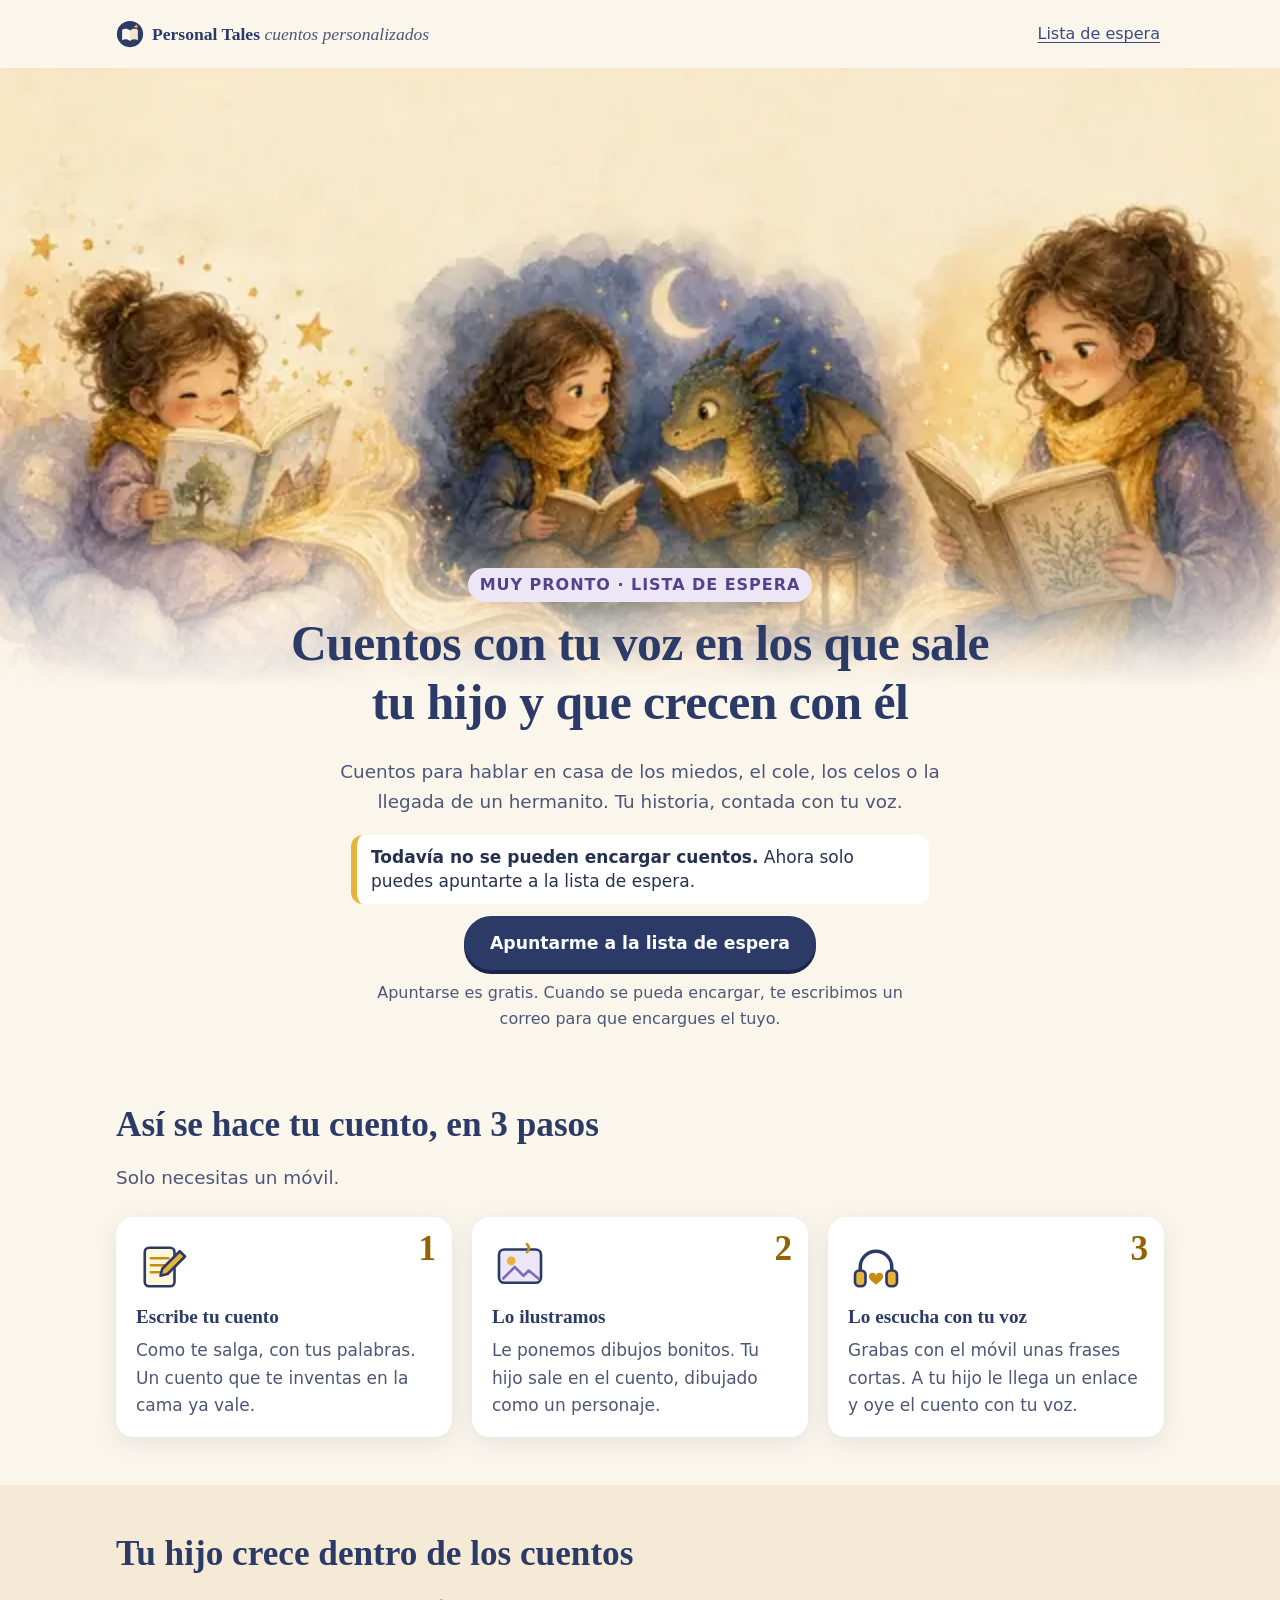
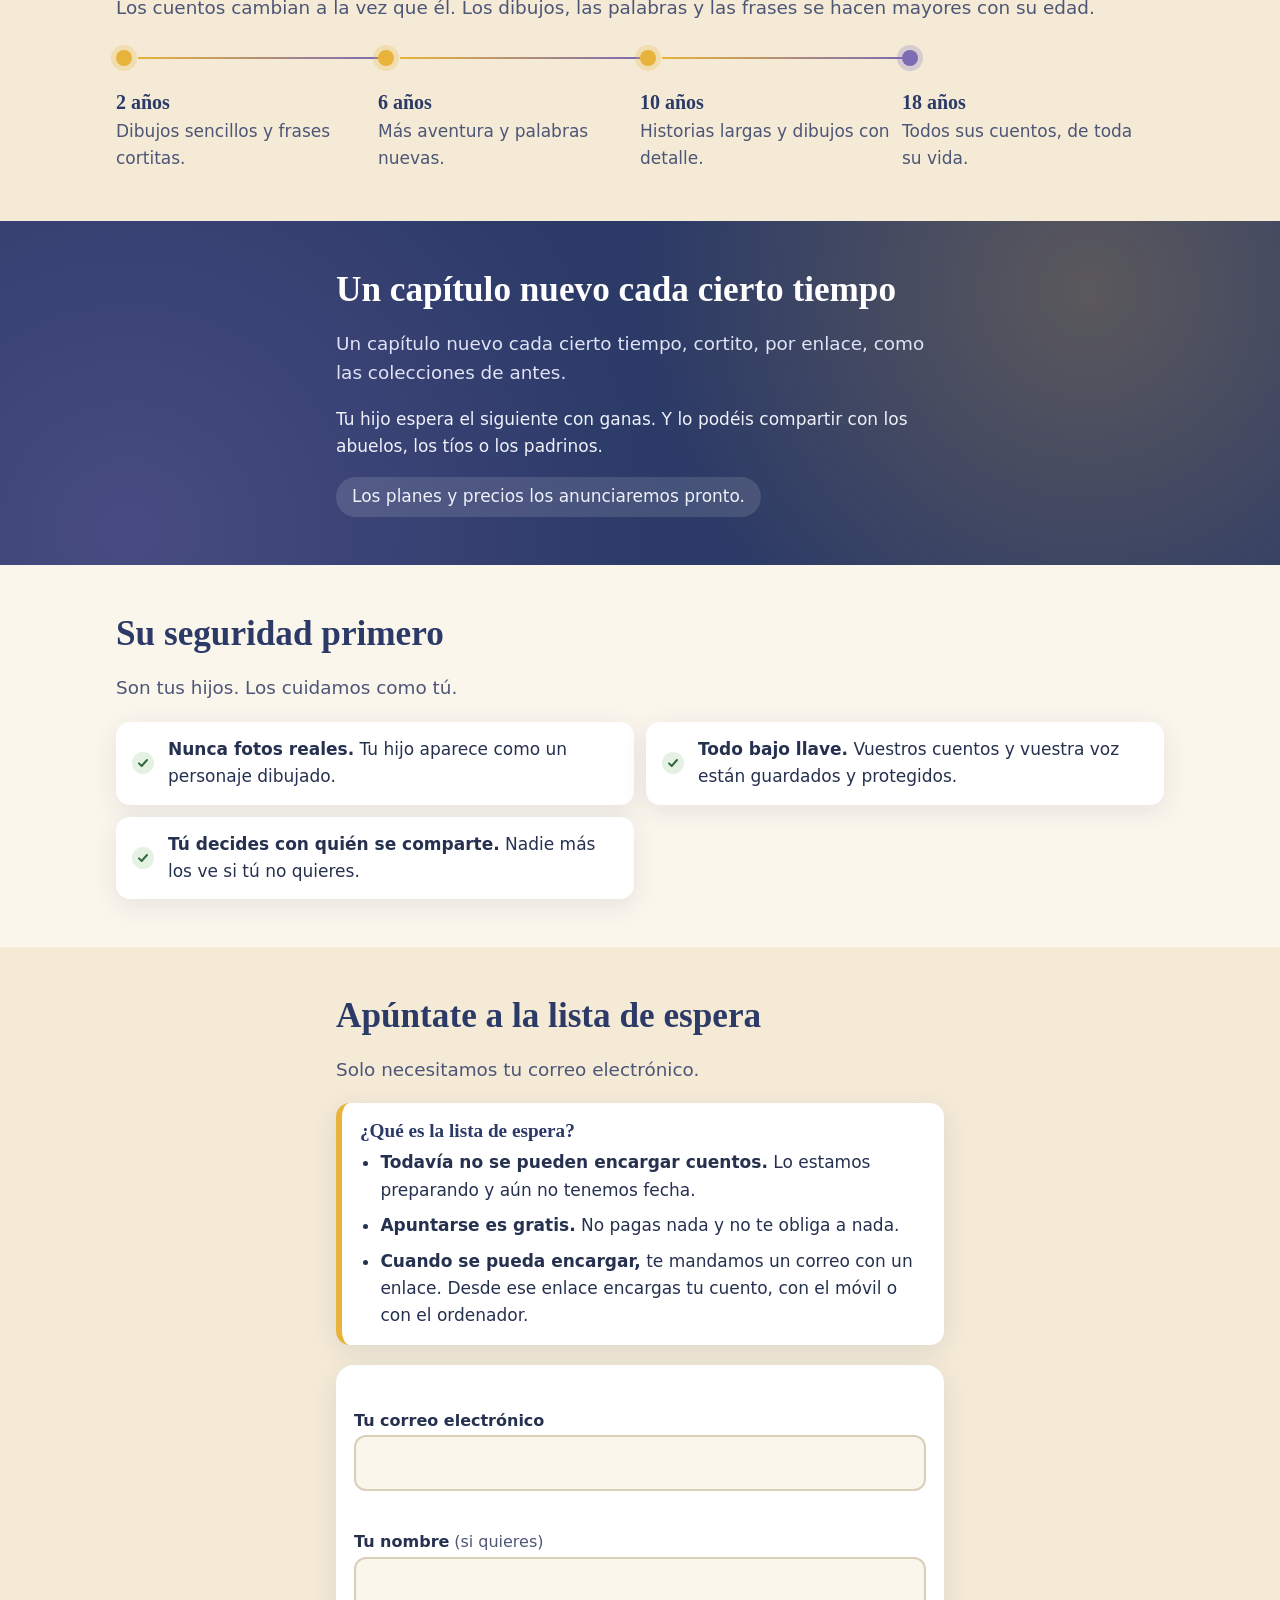
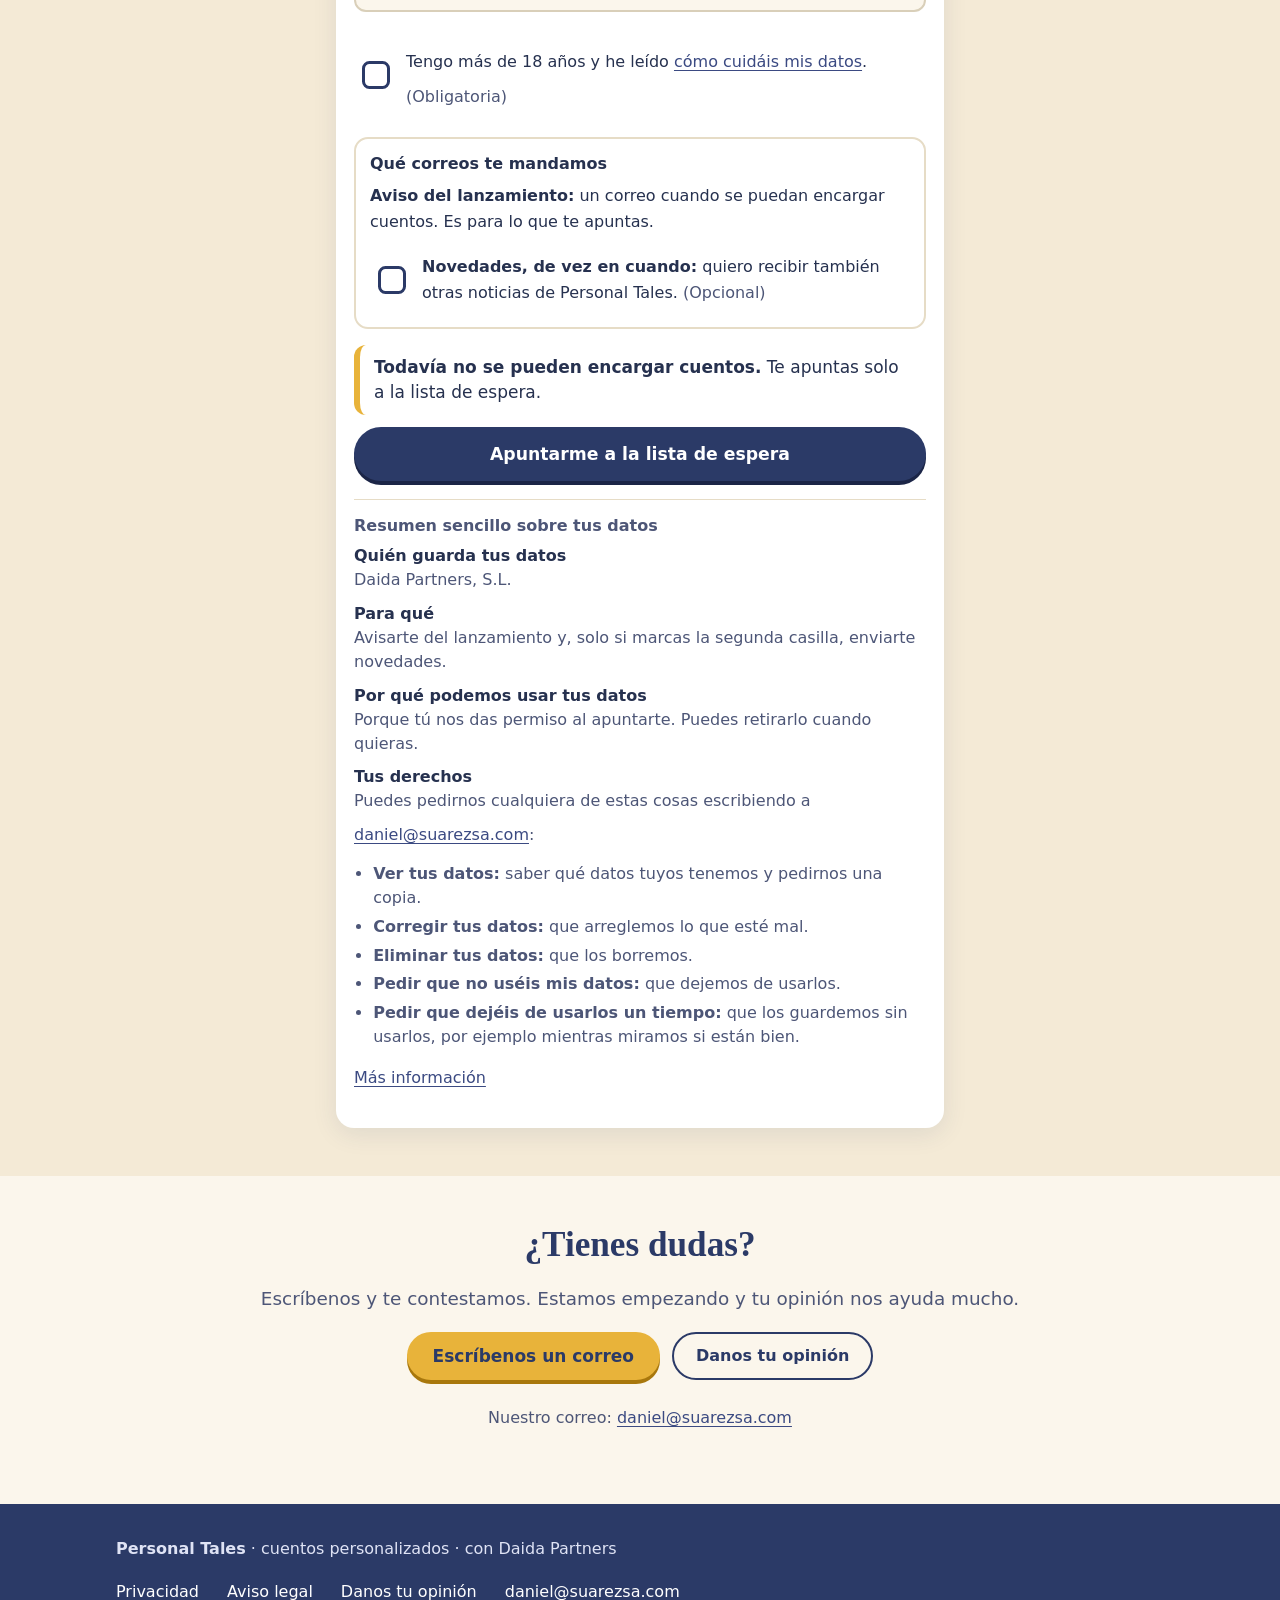
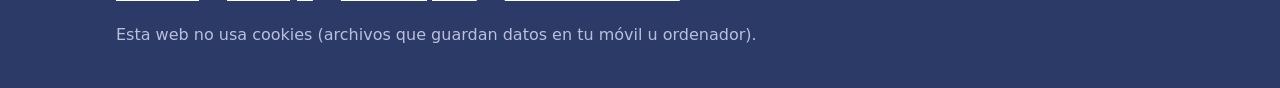
==== commit 2366d96e: "publish: landing desde cuentos-que-crecen@39ae684" ====
--- a/index.html
+++ b/index.html
@@ -4,18 +4,18 @@
   <meta charset="utf-8">
   <meta name="viewport" content="width=device-width, initial-scale=1">
   <title>Personal Tales · cuentos personalizados</title>
-  <meta name="description" content="Cuentos con tu voz en los que tu hijo es el protagonista y crece con él. Apúntate a la lista de espera.">
+  <meta name="description" content="Cuentos con tu voz en los que sale tu hijo y que crecen con él. Apúntate a la lista de espera.">
   <meta name="robots" content="noindex">
   <meta name="theme-color" content="#fbf6ec">
   <meta property="og:title" content="Personal Tales · cuentos personalizados">
   <meta property="og:site_name" content="Personal Tales">
-  <meta property="og:description" content="Cuentos con tu voz en los que tu hijo es el protagonista y crece con él.">
+  <meta property="og:description" content="Cuentos con tu voz en los que sale tu hijo y que crecen con él.">
   <meta property="og:image" content="assets/hero.jpg">
   <link rel="icon" href="favicon.svg" type="image/svg+xml">
   <link rel="preload" as="image" href="assets/hero-640.webp" media="(max-width: 700px)" type="image/webp">
-  <link rel="stylesheet" href="styles.css?v=f625d59b0e">
+  <link rel="stylesheet" href="styles.css?v=9a19335d6a">
   <script src="config.js"></script>
-  <script src="app.js?v=a98cf23bec" defer></script>
+  <script src="app.js?v=54d4140b8a" defer></script>
 </head>
 <body>
   <a class="skip" href="#lista">Saltar a la lista de espera</a>
@@ -39,16 +39,18 @@
       </picture>
       <div class="hero-text wrap">
         <p class="eyebrow">Muy pronto · Lista de espera</p>
-        <h1>Cuentos con tu voz en los que tu hijo es el protagonista y crece con él</h1>
+        <h1>Cuentos con tu voz en los que sale tu hijo y que crecen con él</h1>
         <p class="lead">Cuentos para hablar en casa de los miedos, el cole, los celos o la llegada de un hermanito. Tu historia, contada con tu voz.</p>
+        <p class="not-yet"><strong>Todavía no se pueden encargar cuentos.</strong> Ahora solo puedes apuntarte a la lista de espera.</p>
         <a class="btn btn-big" href="#lista">Apuntarme a la lista de espera</a>
-        <p class="small hero-note">Apuntarse es gratis. Todavía no se pueden encargar cuentos: cuando se pueda, te escribimos un correo para que encargues el tuyo.</p>
-      </div>
-    </section>
-
-    <!-- 2. Cómo funciona -->
-    <section class="section wrap" aria-labelledby="como">
-      <h2 id="como">Así de fácil</h2>
+        <p class="small hero-note">Apuntarse es gratis. Cuando se pueda encargar, te escribimos un correo para que encargues el tuyo.</p>
+      </div>
+    </section>
+
+    <!-- 2. Cómo se hace tu cuento: un solo bloque de 3 pasos (pase Abuela 13/11 09:05: antes había dos parecidos) -->
+    <section class="section wrap" id="tu-voz" aria-labelledby="como">
+      <h2 id="como">Así se hace tu cuento, en 3 pasos</h2>
+      <p class="lead">Solo necesitas un móvil.</p>
       <ol class="steps">
         <li class="step">
           <span class="step-num" aria-hidden="true">1</span>
@@ -60,25 +62,14 @@
           <span class="step-num" aria-hidden="true">2</span>
           <svg class="step-ico" viewBox="0 0 64 64" aria-hidden="true"><rect x="8" y="12" width="48" height="38" rx="6" fill="#ece6f7" stroke="#2b3a67" stroke-width="3"/><circle cx="22" cy="25" r="5" fill="#e8b33a"/><path d="M12 46l14-14 10 10 6-6 12 10" fill="none" stroke="#7d6bb3" stroke-width="3" stroke-linejoin="round"/><path d="M40 6c3 3 3 6 0 9" fill="none" stroke="#c98a12" stroke-width="3" stroke-linecap="round"/></svg>
           <h3>Lo ilustramos</h3>
-          <p>Le ponemos dibujos bonitos. Tu hijo es el protagonista, dibujado como un personaje de cuento.</p>
+          <p>Le ponemos dibujos bonitos. Tu hijo sale en el cuento, dibujado como un personaje.</p>
         </li>
         <li class="step">
           <span class="step-num" aria-hidden="true">3</span>
           <svg class="step-ico" viewBox="0 0 64 64" aria-hidden="true"><path d="M14 38v-6a18 18 0 0 1 36 0v6" fill="none" stroke="#2b3a67" stroke-width="4" stroke-linecap="round"/><rect x="8" y="36" width="12" height="18" rx="5" fill="#e8b33a" stroke="#2b3a67" stroke-width="3"/><rect x="44" y="36" width="12" height="18" rx="5" fill="#e8b33a" stroke="#2b3a67" stroke-width="3"/><path d="M32 52c-5-4-8-6-8-9a4 4 0 0 1 8-1 4 4 0 0 1 8 1c0 3-3 5-8 9z" fill="#c98a12"/></svg>
           <h3>Lo escucha con tu voz</h3>
-          <p>Le llega por un enlace al móvil y lo escucha contado con tu voz, aunque no estés.</p>
+          <p>Grabas con el móvil unas frases cortas. A tu hijo le llega un enlace y oye el cuento con tu voz.</p>
         </li>
-      </ol>
-    </section>
-
-    <!-- 2b. Cómo se hace el cuento con tu voz -->
-    <section class="section wrap" id="tu-voz" aria-labelledby="voz">
-      <h2 id="voz">Así se hace el cuento con tu voz</h2>
-      <p class="lead">Solo necesitas un móvil. En 3 pasos:</p>
-      <ol class="voice-steps">
-        <li><strong>Grabas tu voz.</strong> Lees en voz alta, con el móvil, unas frases cortas que te damos.</li>
-        <li><strong>Preparamos el cuento.</strong> Con esa grabación, el cuento se cuenta con tu voz.</li>
-        <li><strong>Tu hijo lo escucha.</strong> Le llega un enlace al móvil y oye tu voz, aunque no estés.</li>
       </ol>
     </section>
 
@@ -147,19 +138,22 @@
             <label for="website">No rellenes este campo</label>
             <input id="website" name="website" type="text" tabindex="-1" autocomplete="off">
           </div>
-          <div class="field field-check">
+          <!-- Casilla obligatoria (pase Abuela 13/11 09:05): solo edad y privacidad, en una frase llana. -->
+          <div class="field field-check field-required">
             <label class="check-hit" for="consent"><input id="consent" name="consent" type="checkbox" required></label>
-            <label for="consent">
-              <span class="consent-line">Soy mayor de 18 años.</span>
-              <span class="consent-line">Acepto la <a href="privacidad/">política de privacidad</a>.</span>
-              <span class="consent-line">Quiero que me aviséis del lanzamiento.</span>
-            </label>
+            <label for="consent">Tengo más de 18 años y he leído <a href="privacidad/">cómo cuidáis mis datos</a>. <span class="optional">(Obligatoria)</span></label>
             <p class="field-error" data-error-for="consent"></p>
           </div>
-          <div class="field field-check">
-            <label class="check-hit" for="consent_marketing"><input id="consent_marketing" name="consent_marketing" type="checkbox"></label>
-            <label for="consent_marketing">Quiero recibir también novedades de Personal Tales. <span class="optional">(Opcional)</span></label>
-          </div>
+          <!-- Qué correos te mandamos: el aviso del lanzamiento (para eso te apuntas) y, aparte, las novedades opcionales. -->
+          <div class="mail-choices" role="group" aria-labelledby="correos-titulo">
+            <p class="mail-choices-title" id="correos-titulo">Qué correos te mandamos</p>
+            <p class="mail-launch"><strong>Aviso del lanzamiento:</strong> un correo cuando se puedan encargar cuentos. Es para lo que te apuntas.</p>
+            <div class="field field-check">
+              <label class="check-hit" for="consent_marketing"><input id="consent_marketing" name="consent_marketing" type="checkbox"></label>
+              <label for="consent_marketing"><strong>Novedades, de vez en cuando:</strong> quiero recibir también otras noticias de Personal Tales. <span class="optional">(Opcional)</span></label>
+            </div>
+          </div>
+          <p class="not-yet not-yet-form"><strong>Todavía no se pueden encargar cuentos.</strong> Te apuntas solo a la lista de espera.</p>
           <button class="btn btn-big btn-block" type="submit">Apuntarme a la lista de espera</button>
           <p class="msg" data-msg role="status" aria-live="polite"></p>
           <div class="layer1">
@@ -168,8 +162,8 @@
               <dt>Quién guarda tus datos</dt> <dd>Daida Partners, S.L.</dd>
               <dt>Para qué</dt>
               <dd>Avisarte del lanzamiento y, solo si marcas la segunda casilla, enviarte novedades.</dd>
-              <dt>Por qué podemos</dt>
-              <dd>Porque tú nos das permiso al marcar la casilla. Puedes retirarlo cuando quieras.</dd>
+              <dt>Por qué podemos usar tus datos</dt>
+              <dd>Porque tú nos das permiso al apuntarte. Puedes retirarlo cuando quieras.</dd>
               <dt>Tus derechos</dt>
               <dd>
                 <p>Puedes pedirnos cualquiera de estas cosas escribiendo a <a href="mailto:daniel@suarezsa.com">daniel@suarezsa.com</a>:</p>
@@ -177,9 +171,8 @@
                   <li><strong>Ver tus datos:</strong> saber qué datos tuyos tenemos y pedirnos una copia.</li>
                   <li><strong>Corregir tus datos:</strong> que arreglemos lo que esté mal.</li>
                   <li><strong>Eliminar tus datos:</strong> que los borremos.</li>
-                  <li><strong>Oponerte a su uso:</strong> que dejemos de usarlos.</li>
-                  <li><strong>Frenar su uso:</strong> que los guardemos un tiempo sin usarlos, por ejemplo mientras miramos si están bien.</li>
-                  <li><strong>Llevarte tus datos:</strong> que te mandemos un documento con tus datos, para dárselo a otra empresa si quieres.</li>
+                  <li><strong>Pedir que no uséis mis datos:</strong> que dejemos de usarlos.</li>
+                  <li><strong>Pedir que dejéis de usarlos un tiempo:</strong> que los guardemos sin usarlos, por ejemplo mientras miramos si están bien.</li>
                 </ul>
               </dd>
             </dl>
--- a/styles.css
+++ b/styles.css
@@ -351,3 +351,30 @@
 /* Casilla obligatoria: una idea por línea (mayor de 18 · acepto la privacidad · para qué). */
 .field-check .consent-line { display: block; }
 .field-check .consent-line + .consent-line { margin-top: 4px; }
+
+/* Pase Abuela 13/11 09:05 */
+/* 5) «Todavía no se pueden encargar cuentos»: a la vista, en letra normal (17 px), justo encima del botón. */
+.not-yet {
+  font-size: max(1.0625rem, 17px); line-height: 1.45; color: var(--ink);
+  background: #fff; border-left: 6px solid var(--gold-soft); border-radius: 12px;
+  padding: 10px 14px; margin: 14px 0 4px; max-width: 34em;
+}
+@media (min-width: 860px) { .hero .not-yet { margin-left: auto; margin-right: auto; text-align: left; } }
+.not-yet-form { margin: 4px 0 12px; max-width: none; }
+
+/* 7) Etiquetas de los campos de texto: letra de 16 px o más y zona de 44 px de alto (tocarla lleva al campo). */
+.field:not(.field-check) > label {
+  display: flex; flex-wrap: wrap; align-items: flex-end; gap: 0 .3em;
+  min-height: 44px; font-size: max(1rem, 16px); line-height: 1.35; margin-bottom: 4px; cursor: pointer;
+}
+
+/* 3) y 6) Casilla obligatoria aparte; el aviso del lanzamiento y las novedades (opcional), en su propio recuadro. */
+.mail-choices { border: 2px solid #e6dcc6; border-radius: 14px; padding: 12px 14px 4px; margin: 0 0 16px; }
+.mail-choices-title { font-weight: 700; margin: 0 0 .4em; font-size: max(1rem, 16px); }
+.mail-launch { margin: 0 0 .6em; font-size: max(.9375rem, 15px); }
+@media (min-width: 860px) { .mail-launch { font-size: 16px; } }
+.mail-choices .field-check { margin-bottom: 8px; }
+
+/* 6) /opinion/: la pista «Si nos dejas tu correo…» va pegada a su casilla, en el mismo recuadro. */
+.consent-box { border: 2px solid #e6dcc6; border-radius: 14px; padding: 10px 12px 2px; row-gap: 2px; align-items: start; }
+.consent-box .consent-hint { grid-column: 1 / -1; margin: 0; }
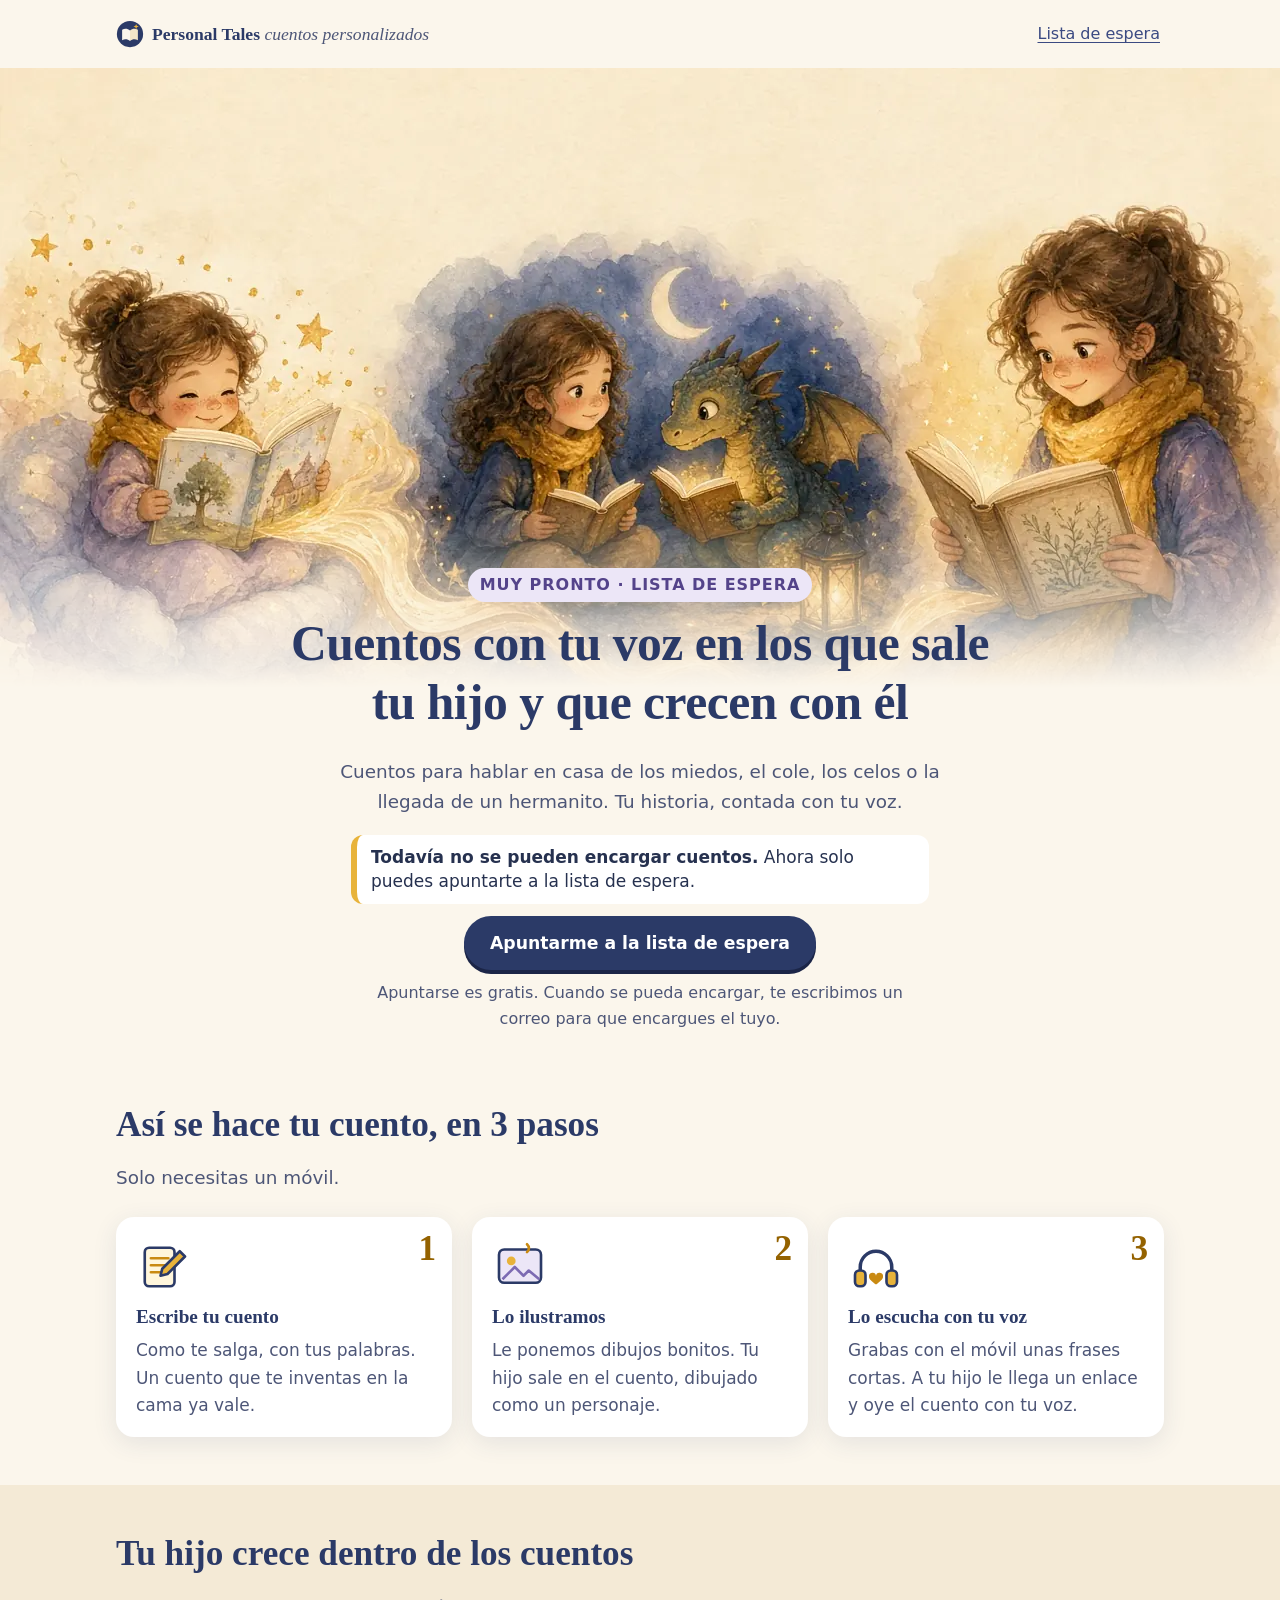
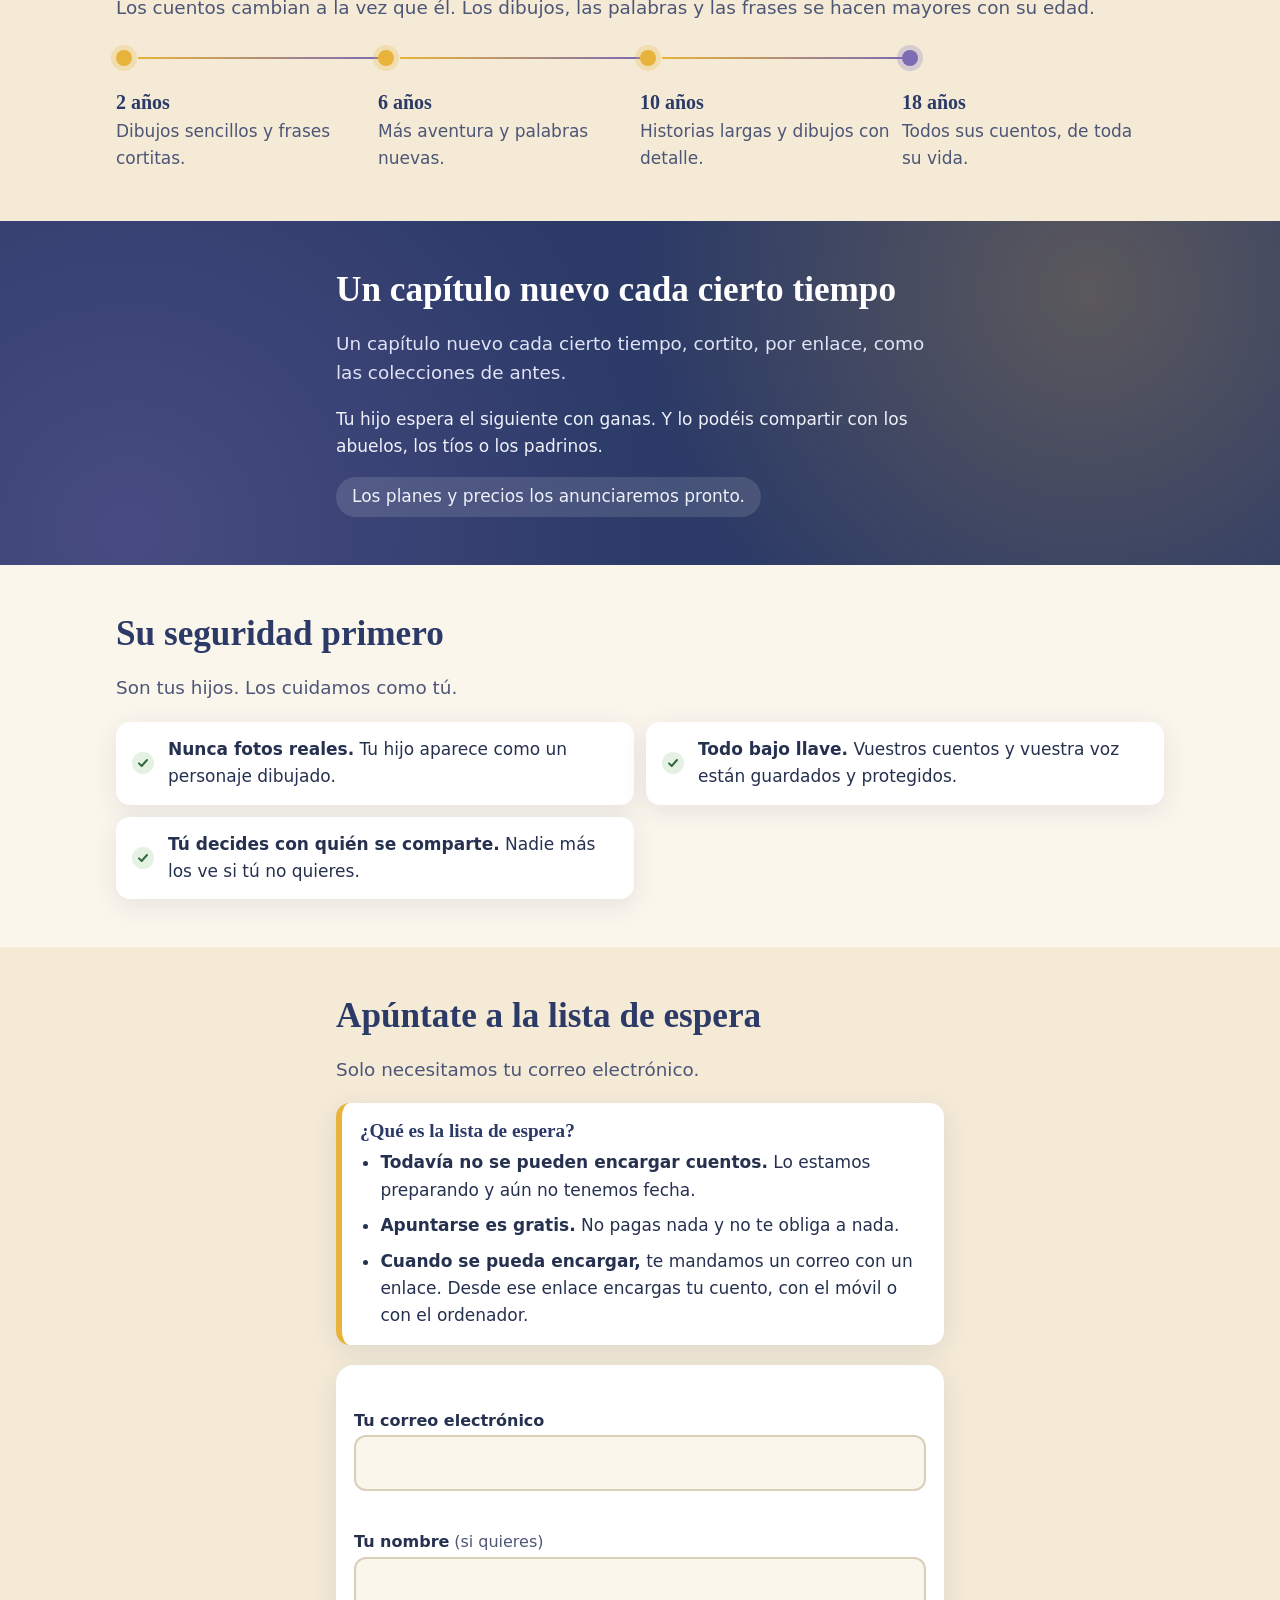
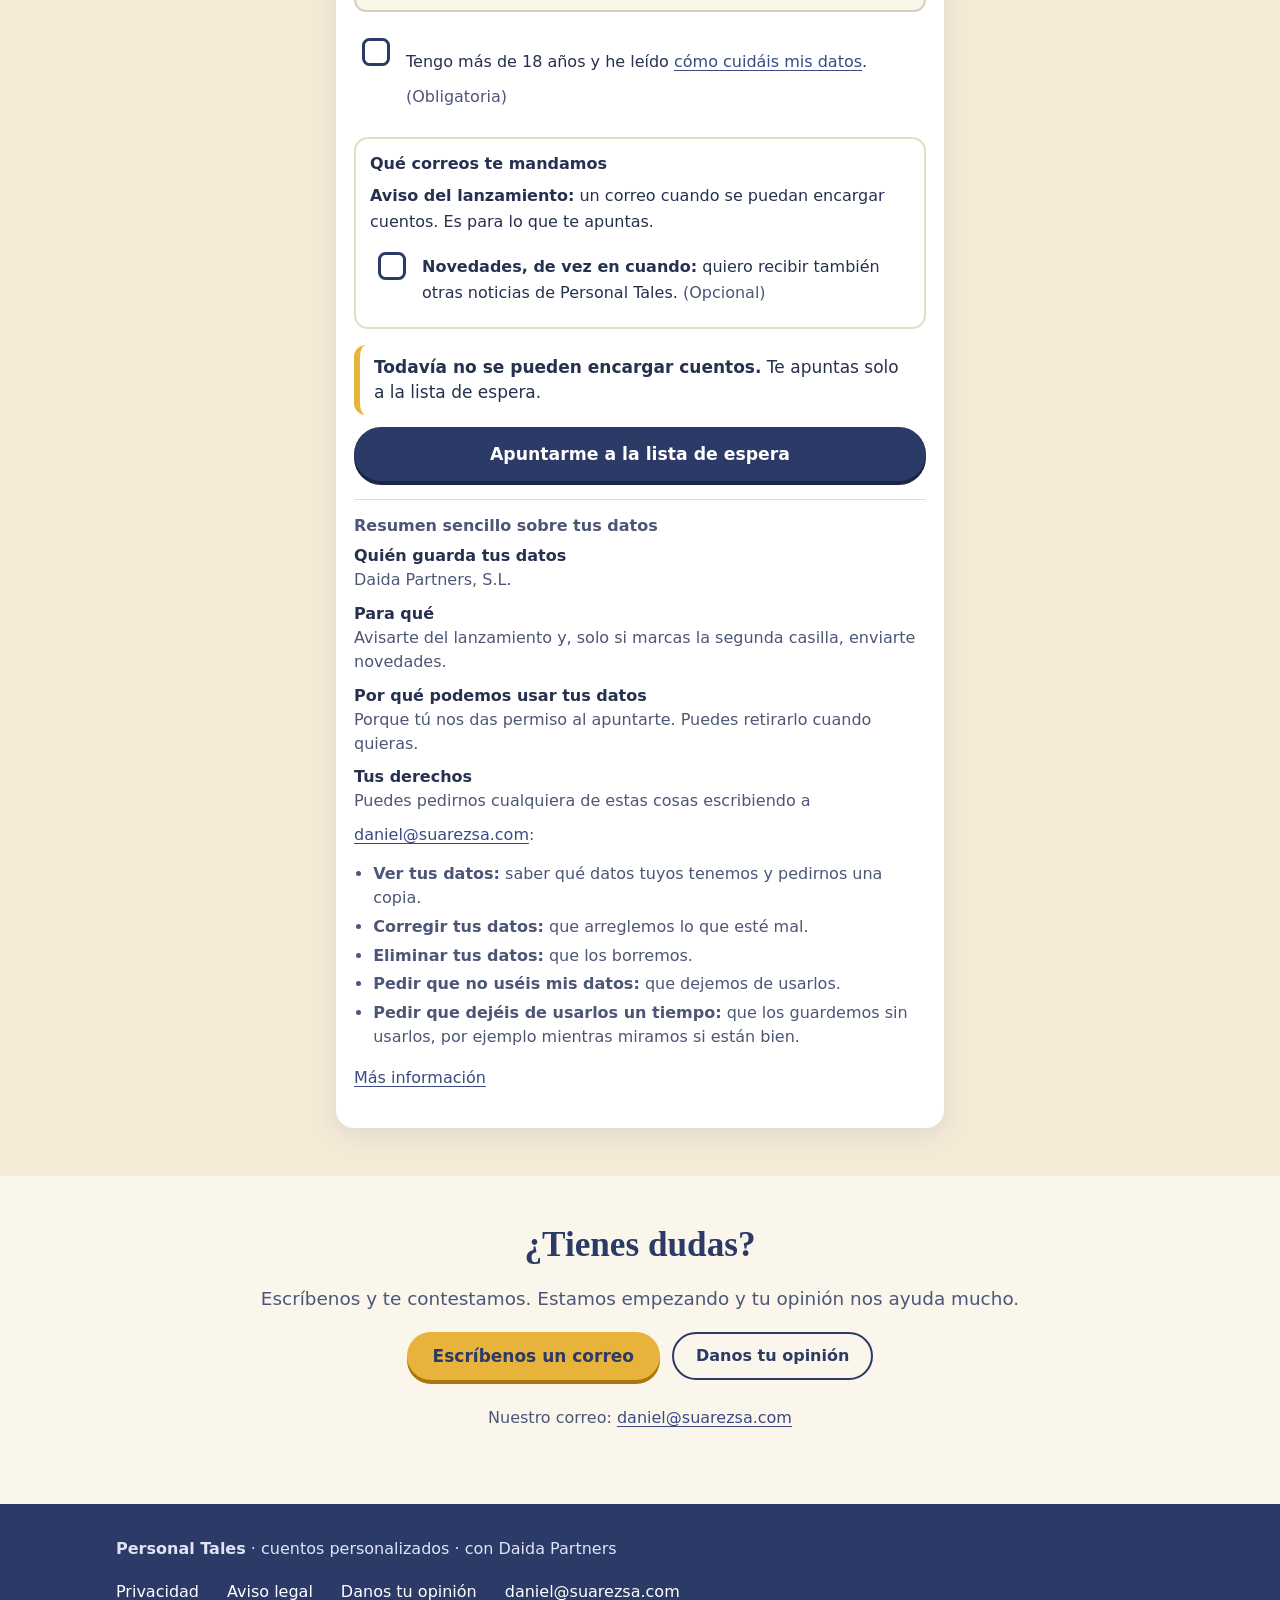
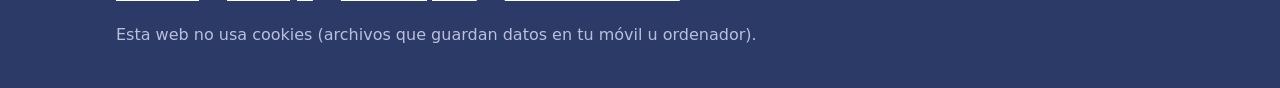
==== commit 53b68361: "publish: landing desde cuentos-que-crecen@4ddcb4e" ====
--- a/index.html
+++ b/index.html
@@ -13,7 +13,7 @@
   <meta property="og:image" content="assets/hero.jpg">
   <link rel="icon" href="favicon.svg" type="image/svg+xml">
   <link rel="preload" as="image" href="assets/hero-640.webp" media="(max-width: 700px)" type="image/webp">
-  <link rel="stylesheet" href="styles.css?v=9a19335d6a">
+  <link rel="stylesheet" href="styles.css?v=3e26658542">
   <script src="config.js"></script>
   <script src="app.js?v=54d4140b8a" defer></script>
 </head>
--- a/styles.css
+++ b/styles.css
@@ -378,3 +378,30 @@
 /* 6) /opinion/: la pista «Si nos dejas tu correo…» va pegada a su casilla, en el mismo recuadro. */
 .consent-box { border: 2px solid #e6dcc6; border-radius: 14px; padding: 10px 12px 2px; row-gap: 2px; align-items: start; }
 .consent-box .consent-hint { grid-column: 1 / -1; margin: 0; }
+
+/* Pase Abuela 13/11 15:25 */
+/* 2) /privacidad/: los datos de la empresa, cada uno en su línea (lista sin viñetas). */
+.company-data { list-style: none; padding: 0; margin: 0 0 1em; }
+.company-data li { display: block; margin: 0 0 .25em; }
+
+/* 3) Casilla obligatoria: el cuadro va a la izquierda, alineado con la PRIMERA línea de la frase
+      (antes `align-items: center` lo dejaba entre las dos líneas cuando la frase se parte en el móvil).
+      La zona de toque sigue siendo de 44 × 44 px. */
+.field-check { align-items: start; }
+.field-check .check-hit { align-self: start; margin: 0; }
+
+/* 4) Botones «Apuntarme a la lista de espera» (y los demás .btn-big): al menos 48 px de alto en
+      cualquier pantalla, con el texto centrado. Las etiquetas de los campos («Tu correo electrónico»,
+      «Tu nombre») con la misma letra que en el móvil también en el ordenador (≥ 16 px), sin que la
+      parte entre paréntesis se achique. */
+.btn-big {
+  display: inline-flex; align-items: center; justify-content: center;
+  min-height: 48px; max-width: 100%;
+}
+.btn-big.btn-block { display: flex; }
+.field:not(.field-check) > label,
+.field:not(.field-check) > label .optional { font-size: max(1rem, 16px); }
+@media (min-width: 860px) {
+  .field:not(.field-check) > label,
+  .field:not(.field-check) > label .optional { font-size: max(1rem, 16px); }
+}
